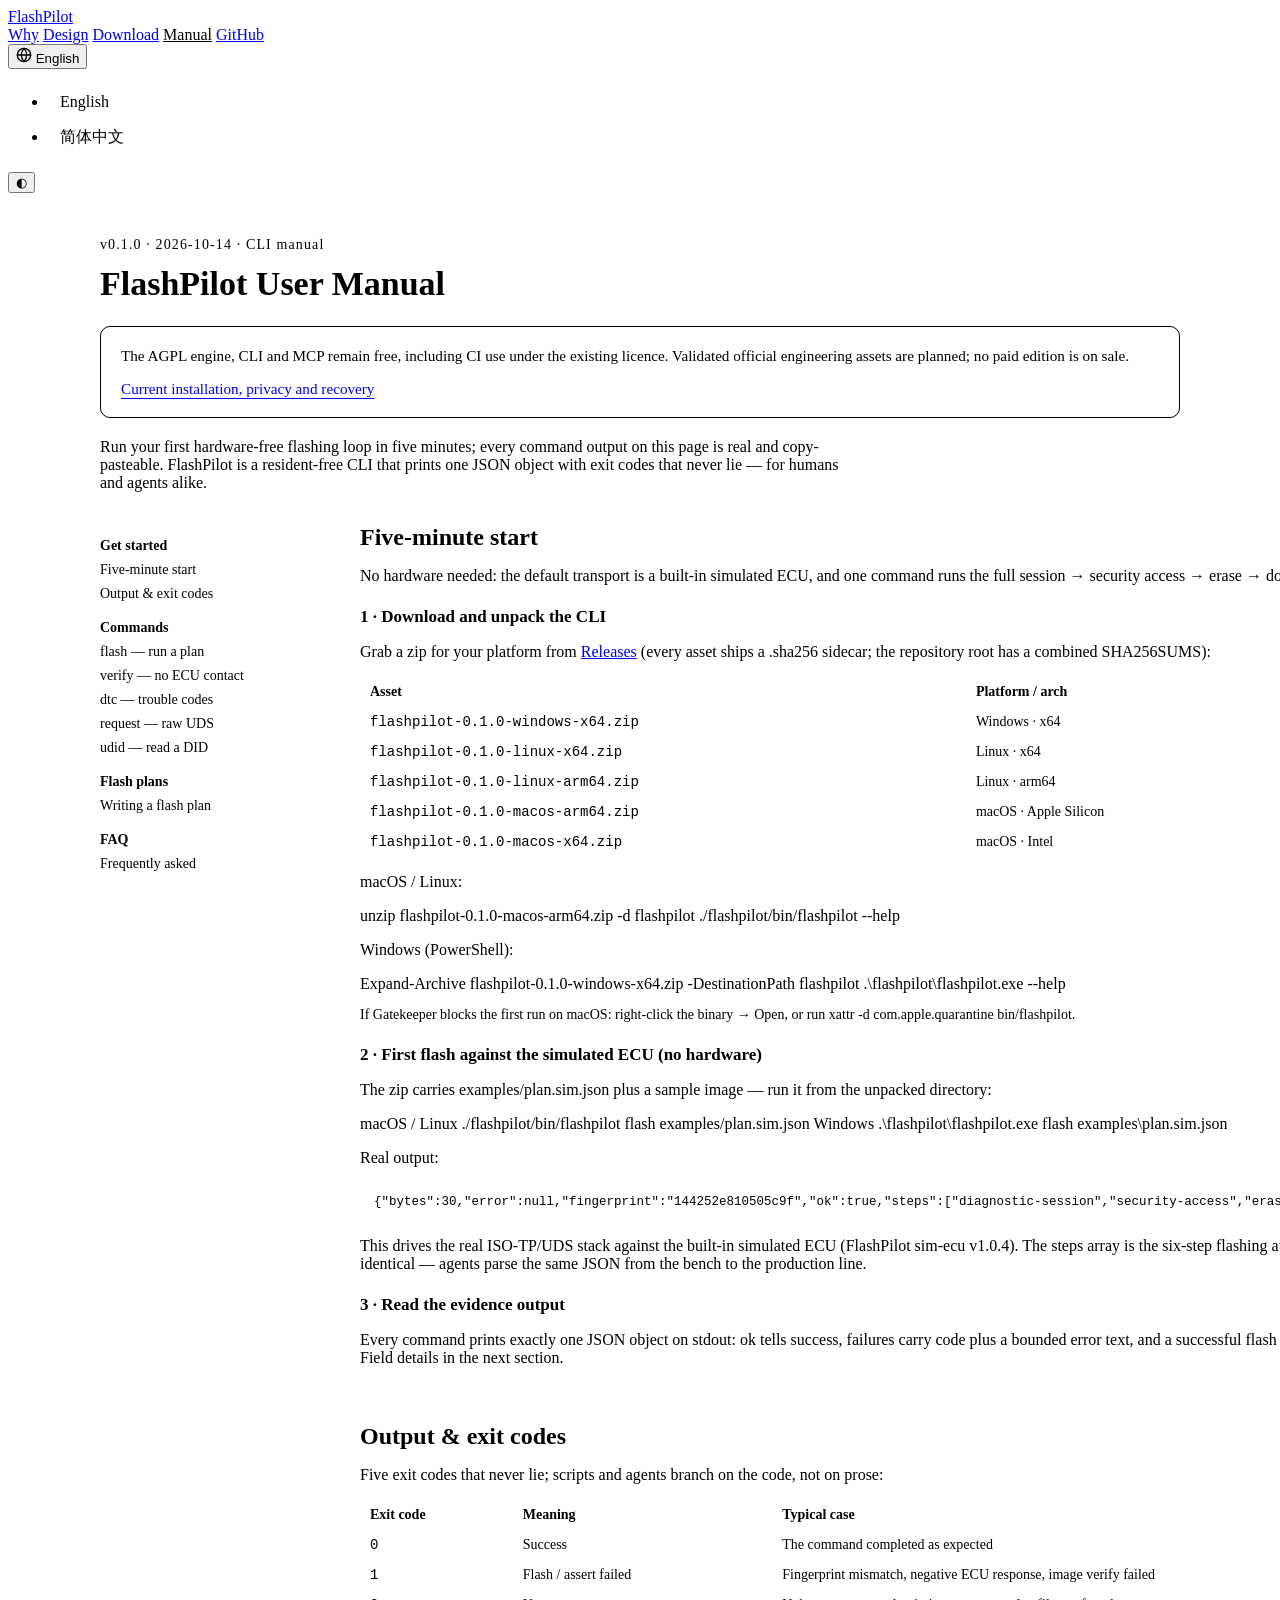
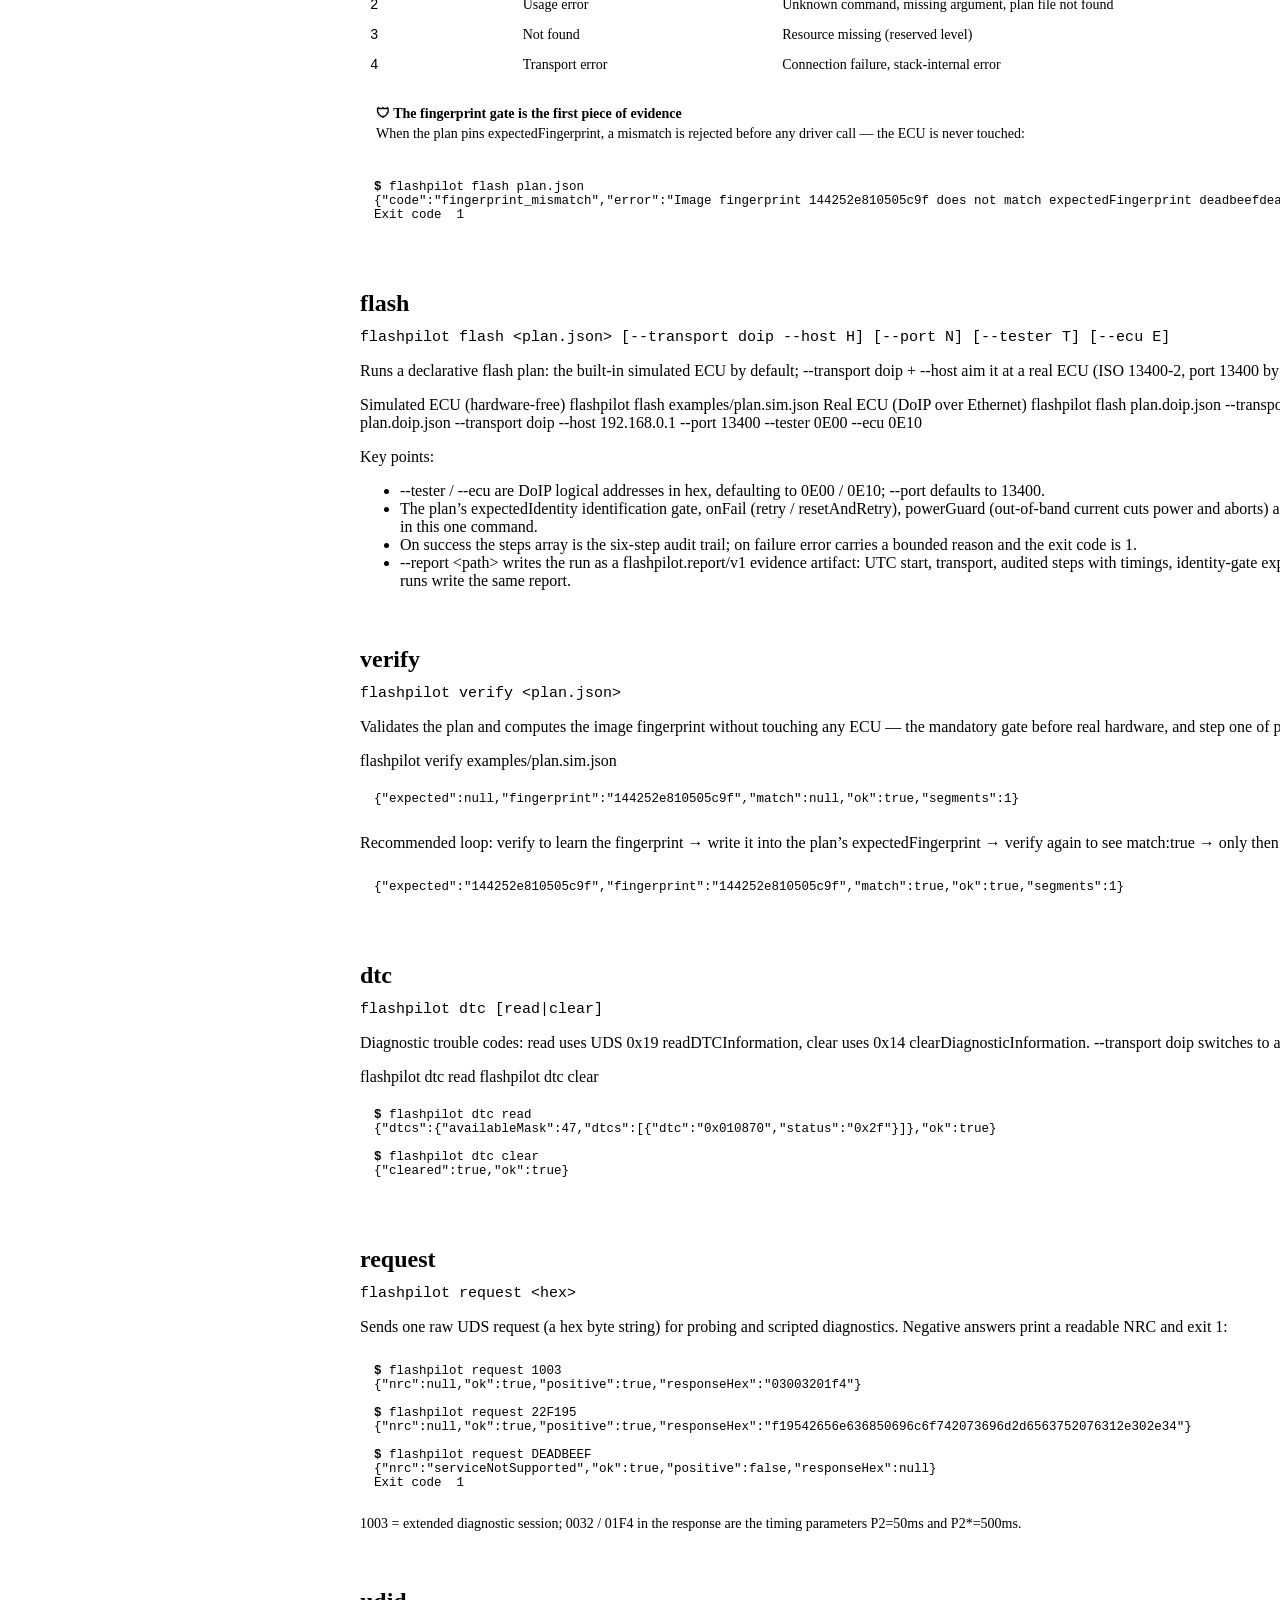
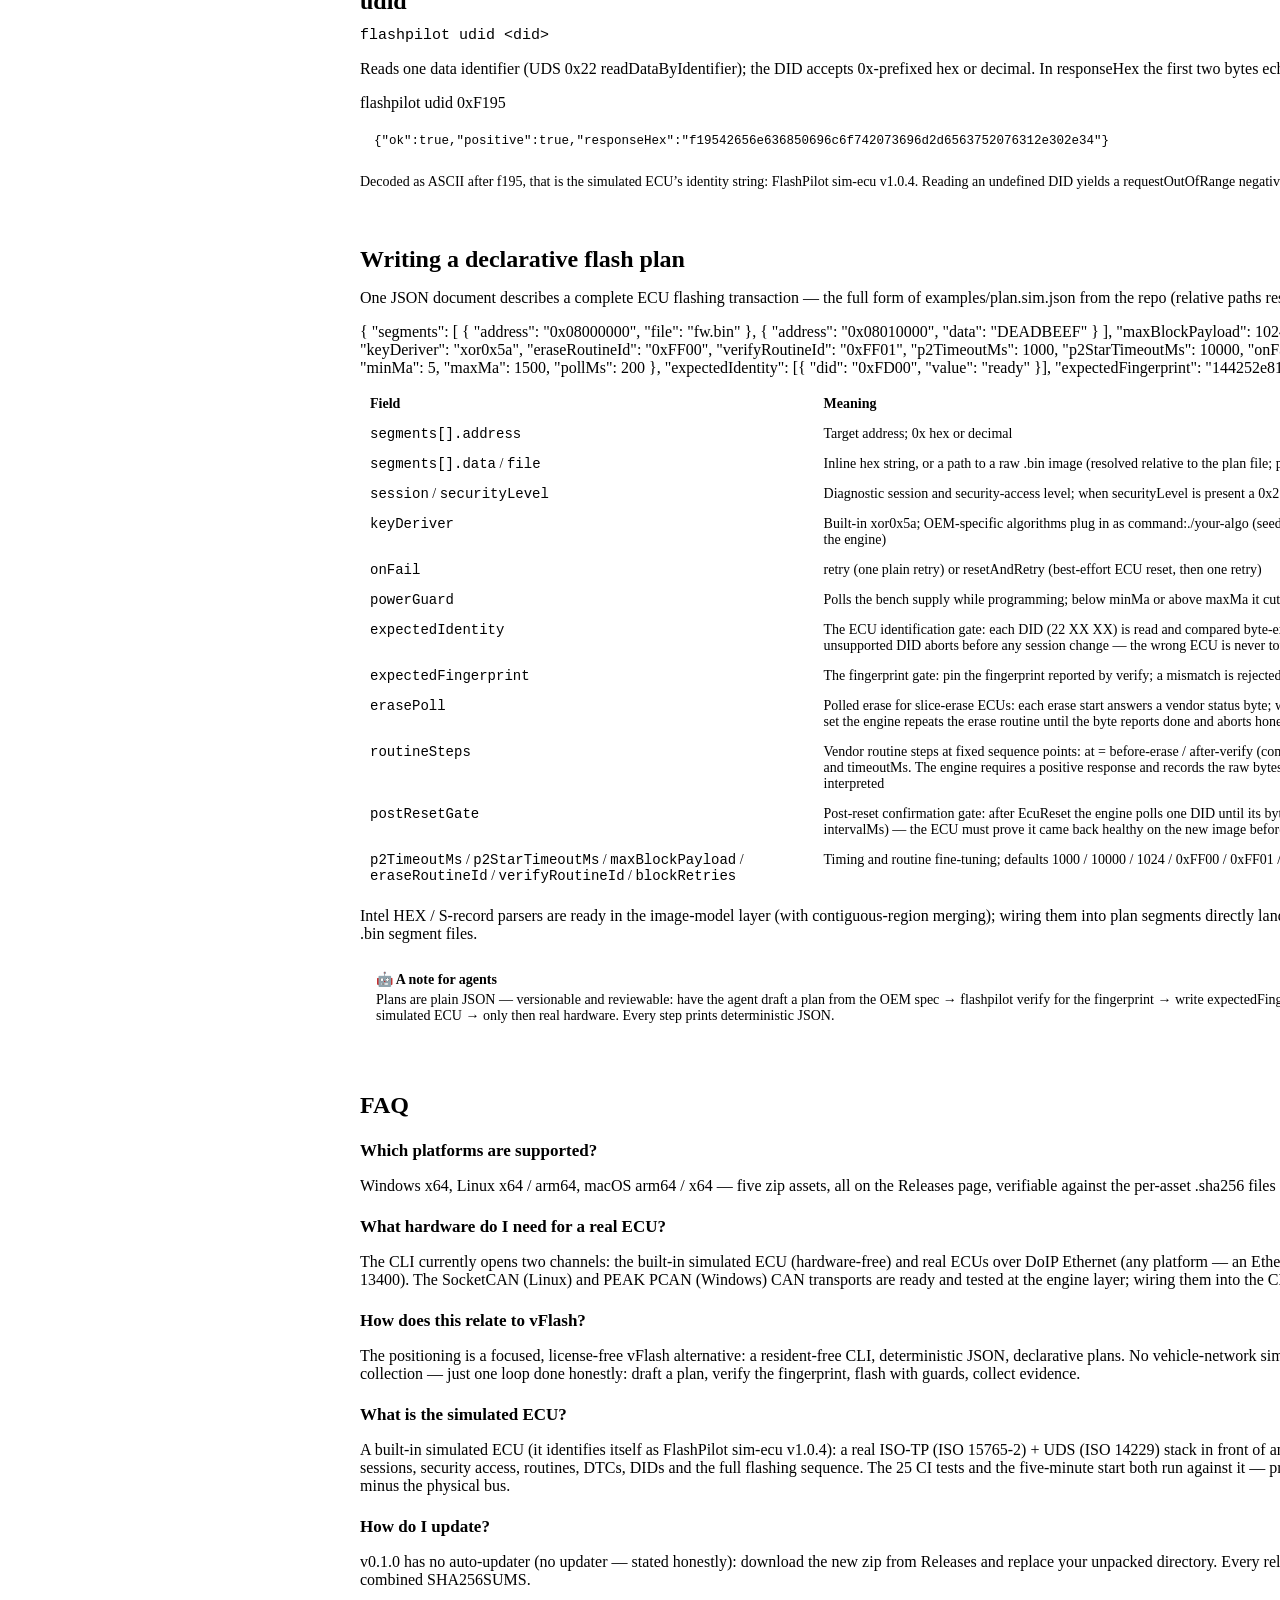
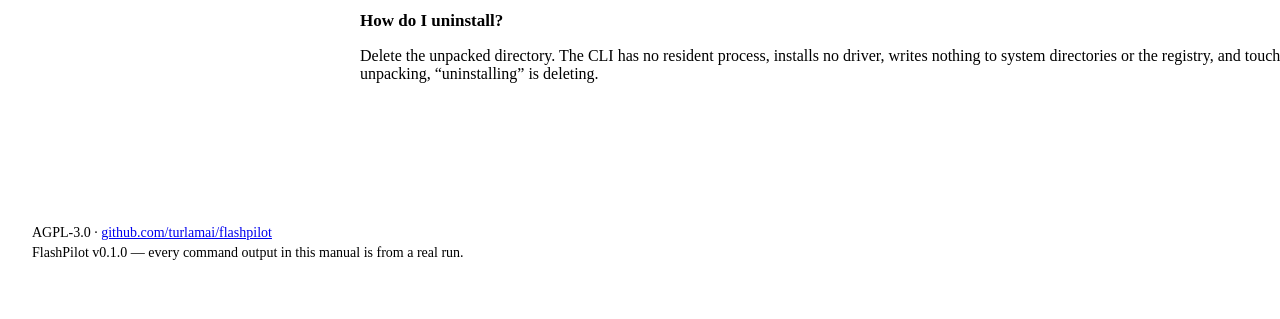
==== docs/guide.html @ d770a704 "feat(engine): post-reset confirmation gate — the ECU must prove it came back A flash ends with EcuRe" ====
<!DOCTYPE html>
<html lang="zh">
<head>
<meta charset="utf-8">
<meta name="viewport" content="width=device-width, initial-scale=1">
<title>FlashPilot — 用户手册</title>
<meta name="description" content="FlashPilot 用户手册：五分钟免硬件上手模拟 ECU 烧录闭环，flash / verify / dtc / request / udid 命令详解，声明式 flash plan 写法与常见问题。">
<link rel="stylesheet" href="styles.css">
<script>
  (function () {
    var t = localStorage.getItem('flashpilot-theme');
    if (!t) t = matchMedia('(prefers-color-scheme: dark)').matches ? 'dark' : 'light';
    document.documentElement.dataset.theme = t;
    var l = localStorage.getItem('flashpilot-lang');
    if (!l) l = (navigator.language || 'zh').toLowerCase().startsWith('zh') ? 'zh' : 'en';
    document.documentElement.lang = l === 'zh' ? 'zh-CN' : 'en';
  })();
</script>
<style>
  .manual-hero { max-width: 1080px; margin: 0 auto; padding: 44px 24px 8px; }
  .manual-hero .kicker { color: var(--accent); font-size: 14px; letter-spacing: .08em; margin: 0 0 10px; }
  .manual-hero h1 { margin: 0 0 10px; font-size: 34px; line-height: 1.25; }
  .manual-hero .lede { color: var(--muted); margin: 0; max-width: 760px; }
  .manual-layout { max-width: 1080px; margin: 0 auto; padding: 24px; display: grid; grid-template-columns: 220px 1fr; gap: 40px; align-items: start; }
  .manual-toc { position: sticky; top: 24px; font-size: 14px; }
  .manual-toc a { display: block; color: var(--muted); text-decoration: none; padding: 4px 0; }
  .manual-toc a:hover { color: var(--accent); }
  .manual-toc-group { font-weight: 700; color: var(--ink); margin: 14px 0 4px; }
  .manual-body section { margin: 0 0 56px; scroll-margin-top: 24px; }
  .manual-body h2 { font-size: 24px; margin: 0 0 12px; }
  .manual-body h3 { font-size: 17px; margin: 22px 0 8px; }
  .manual-body p, .manual-body li { color: var(--ink); }
  .manual-body .muted-p { color: var(--muted); font-size: 14px; }
  .manual-body table { border-collapse: collapse; width: 100%; margin: 12px 0; font-size: 14px; }
  .manual-body th, .manual-body td { border: 1px solid var(--line); padding: 7px 10px; text-align: left; vertical-align: top; }
  .manual-body th { background: var(--chip-bg); }
  .manual-body td code { white-space: nowrap; }
  .callout { border: 1px solid var(--line); border-left: 3px solid var(--accent); background: var(--surface); border-radius: 8px; padding: 12px 16px; margin: 14px 0; font-size: 14px; }
  .callout-title { font-weight: 700; margin-bottom: 4px; }
  .cmd-head { font-family: ui-monospace, "SF Mono", Menlo, monospace; font-size: 15px; color: var(--accent); margin: 0 0 6px; }
  .out { background: var(--surface); border: 1px solid var(--line); border-radius: 8px; padding: 12px 14px; font-family: ui-monospace, "SF Mono", Menlo, monospace; font-size: 12.5px; overflow-x: auto; white-space: pre; margin: 10px 0 14px; }
  .out .ok-tag { color: var(--accent); font-weight: 700; }
  footer { border-top: 1px solid var(--line); margin-top: 40px; padding: 22px 24px; display: flex; flex-direction: column; gap: 4px; color: var(--muted); font-size: 14px; }
  @media (max-width: 860px) { .manual-layout { grid-template-columns: 1fr; } .manual-toc { position: static; } }
</style>
<style>.lang-menu li.lang-choice{padding:0}.lang-menu .lang-choice button{display:block;width:100%;padding:8px 12px;border:0;background:transparent;color:inherit;font:inherit;text-align:left;cursor:pointer}.lang-menu .lang-choice button:focus-visible{outline:2px solid currentColor;outline-offset:-2px;border-radius:4px}</style>
<style>.guide-status{margin:20px 0;padding:16px 20px;border:1px solid currentColor;border-radius:10px;font-size:.95rem;line-height:1.65}.guide-status p{margin:0 0 8px}.guide-status a{text-decoration:underline;text-underline-offset:4px}html:lang(en) .reader-zh,html:lang(zh) .reader-en{display:none!important}</style>
</head>
<body>

<header class="nav">
  <div class="nav-inner">
    <a class="brand" href="index.html">FlashPilot</a>
    <nav class="nav-links">
      <a href="index.html#why" data-i18n="nav.why">为什么需要</a>
      <a href="index.html#design" data-i18n="nav.design">设计原则</a>
      <a href="index.html#download" data-i18n="nav.download">下载</a>
      <a href="guide.html" data-i18n="nav.guide" style="color:var(--accent)">手册</a>
      <a href="https://github.com/turlamai/flashpilot" data-i18n="nav.github">GitHub</a>
      <div class="lang-dropdown-wrapper">
        <button class="lang-btn" type="button" aria-label="Switch language">
          <svg width="16" height="16" viewBox="0 0 24 24" fill="none" stroke="currentColor" stroke-width="2" stroke-linecap="round" stroke-linejoin="round"><circle cx="12" cy="12" r="10"></circle><line x1="2" y1="12" x2="22" y2="12"></line><path d="M12 2a15.3 15.3 0 0 1 4 10 15.3 15.3 0 0 1-4 10 15.3 15.3 0 0 1-4-10 15.3 15.3 0 0 1 4-10z"></path></svg>
          <span id="current-lang-label">English</span>
        </button>
        <ul class="lang-menu">
          <li class="lang-choice"><button type="button" onclick="setLanguage('en')">English</button></li>
          <li class="lang-choice"><button type="button" onclick="setLanguage('zh')">简体中文</button></li>
        </ul>
      </div>
      <button class="theme-btn" id="theme-btn" aria-label="Toggle theme">◐</button>
    </nav>
  </div>
</header>

<section class="manual-hero">
  <p class="kicker" data-i18n="g.kicker">v0.1.0 · 2026-10-14 · CLI 手册</p>
  <h1 data-i18n="g.title">FlashPilot 用户手册</h1>
<aside class="guide-status"><p class="reader-en " lang="en">The AGPL engine, CLI and MCP remain free, including CI use under the existing licence. Validated official engineering assets are planned; no paid edition is on sale.</p><p class="reader-zh " lang="zh">AGPL 引擎、CLI 和 MCP 保持免费，包含现行许可证允许的 CI 使用。规划有经验证的官方工程资产；付费版尚未开售。</p><a class="reader-en" lang="en" href="https://github.com/turlamai/flashpilot/blob/main/docs/USER-GUIDE.md">Current installation, privacy and recovery</a><a class="reader-zh" lang="zh" href="https://github.com/turlamai/flashpilot/blob/main/docs/USER-GUIDE.zh-CN.md">当前安装、隐私与恢复</a></aside>
  <p class="lede" data-i18n="g.lede">五分钟免硬件跑通第一条烧录闭环；每条命令的真实输出都可以直接复制粘贴。FlashPilot 是无常驻进程的 CLI，输出一个 JSON 对象、退出码永不撒谎——人和 agent 都能照着本页操作。</p>
</section>

<div class="manual-layout manual-body">

  <aside class="manual-toc" id="toc">
    <div class="manual-toc-group" data-i18n="g.toc-start">上手</div>
    <a href="#quickstart" data-i18n="g.toc-quickstart">五分钟上手</a>
    <a href="#outputs" data-i18n="g.toc-outputs">读懂输出与退出码</a>
    <div class="manual-toc-group" data-i18n="g.toc-cmds">命令</div>
    <a href="#cmd-flash" data-i18n="g.toc-flash">flash — 执行烧录计划</a>
    <a href="#cmd-verify" data-i18n="g.toc-verify">verify — 只验计划不碰 ECU</a>
    <a href="#cmd-dtc" data-i18n="g.toc-dtc">dtc — 读取/清除故障码</a>
    <a href="#cmd-request" data-i18n="g.toc-request">request — 单条原始 UDS 请求</a>
    <a href="#cmd-udid" data-i18n="g.toc-udid">udid — 读取 DID</a>
    <div class="manual-toc-group" data-i18n="g.toc-plan">烧录计划</div>
    <a href="#plan" data-i18n="g.toc-plan-write">声明式 flash plan 写法</a>
    <div class="manual-toc-group" data-i18n="g.toc-faq">FAQ</div>
    <a href="#faq" data-i18n="g.toc-faq-link">常见问题</a>
  </aside>

  <main>

    <!-- ============ Five-minute start ============ -->
    <section id="quickstart">
      <h2 data-i18n="g.qs-title">五分钟上手</h2>
      <p data-i18n="g.qs-lede">不需要任何硬件：默认传输层是内置模拟 ECU，一条命令跑完 session → security access → erase → download → verify → reset 全闭环。</p>

      <h3 data-i18n="g.qs-step1">1 · 下载并解压 CLI</h3>
      <p><span data-i18n="g.qs-step1-p">到</span><a href="https://github.com/turlamai/flashpilot/releases/latest">Releases</a><span data-i18n="g.qs-step1-p2">按平台下载 zip（每个资产都有同名 .sha256，仓库根另有汇总的 SHA256SUMS）：</span></p>
      <table>
        <thead>
          <tr><th data-i18n="g.qs-asset">资产</th><th data-i18n="g.qs-os">平台 / 架构</th><th data-i18n="g.qs-bin">解压后可执行文件</th></tr>
        </thead>
        <tbody>
          <tr><td><code>flashpilot-0.1.0-windows-x64.zip</code></td><td>Windows · x64</td><td><code>flashpilot.exe</code></td></tr>
          <tr><td><code>flashpilot-0.1.0-linux-x64.zip</code></td><td>Linux · x64</td><td><code>bin/flashpilot</code></td></tr>
          <tr><td><code>flashpilot-0.1.0-linux-arm64.zip</code></td><td>Linux · arm64</td><td><code>bin/flashpilot</code></td></tr>
          <tr><td><code>flashpilot-0.1.0-macos-arm64.zip</code></td><td>macOS · Apple Silicon</td><td><code>bin/flashpilot</code></td></tr>
          <tr><td><code>flashpilot-0.1.0-macos-x64.zip</code></td><td>macOS · Intel</td><td><code>bin/flashpilot</code></td></tr>
        </tbody>
      </table>
      <p data-i18n="g.qs-unzip-p">macOS / Linux：</p>
      <div class="code">unzip flashpilot-0.1.0-macos-arm64.zip -d flashpilot
./flashpilot/bin/flashpilot --help</div>
      <p data-i18n="g.qs-unzip-win">Windows（PowerShell）：</p>
      <div class="code">Expand-Archive flashpilot-0.1.0-windows-x64.zip -DestinationPath flashpilot
.\flashpilot\flashpilot.exe --help</div>
      <p class="muted-p" data-i18n="g.qs-macos-note">macOS 首次运行如被 Gatekeeper 拦截：右键可执行文件 →「打开」，或执行 xattr -d com.apple.quarantine bin/flashpilot。</p>

      <h3 data-i18n="g.qs-step2">2 · 免硬件跑第一条烧录（模拟 ECU）</h3>
      <p data-i18n="g.qs-step2-p">zip 里自带 examples/plan.sim.json 与示例固件，解压目录内直接执行：</p>
      <div class="code"><span data-i18n="g.qs-step2-mac">macOS / Linux</span>
./flashpilot/bin/flashpilot flash examples/plan.sim.json

<span data-i18n="g.qs-step2-win">Windows</span>
.\flashpilot\flashpilot.exe flash examples\plan.sim.json</div>
      <p data-i18n="g.qs-step2-out">真实输出：</p>
      <div class="out">{"bytes":30,"error":null,"fingerprint":"144252e810505c9f","ok":true,"steps":["diagnostic-session","security-access","erase","download","verify","ecu-reset"]}</div>
      <p data-i18n="g.qs-step2-read">这条命令驱动的是真实的 ISO-TP/UDS 协议栈，对面是内置模拟 ECU（FlashPilot sim-ecu v1.0.4）。步骤名就是烧录工作流的六步审计；换到真机上，输出结构一模一样——agent 可以用同一套解析逻辑从模拟环境平滑迁到产线。</p>

      <h3 data-i18n="g.qs-step3">3 · 读证据输出</h3>
      <p data-i18n="g.qs-step3-p">每条命令只在 stdout 打印一个 JSON 对象：ok 表示成败，失败时 code + 有界 error 文本说明原因，flash 成功时 fingerprint 是本次镜像的确定性指纹。详细字段见下一节。</p>
    </section>

    <!-- ============ Outputs ============ -->
    <section id="outputs">
      <h2 data-i18n="g.out-title">读懂输出与退出码</h2>
      <p data-i18n="g.out-p">退出码五档，永不撒谎；脚本和 agent 按码分流，不必解析自然语言：</p>
      <table>
        <thead><tr><th data-i18n="g.out-code">退出码</th><th data-i18n="g.out-mean">含义</th><th data-i18n="g.out-when">典型场景</th></tr></thead>
        <tbody>
          <tr><td><code>0</code></td><td data-i18n="g.out-c0">成功</td><td data-i18n="g.out-c0w">命令按预期完成</td></tr>
          <tr><td><code>1</code></td><td data-i18n="g.out-c1">烧录 / 断言失败</td><td data-i18n="g.out-c1w">指纹不匹配、ECU 否定响应、镜像校验失败</td></tr>
          <tr><td><code>2</code></td><td data-i18n="g.out-c2">用法错误</td><td data-i18n="g.out-c2w">未知命令、缺参数、计划文件不存在</td></tr>
          <tr><td><code>3</code></td><td data-i18n="g.out-c3">未找到</td><td data-i18n="g.out-c3w">资源不存在（保留档位）</td></tr>
          <tr><td><code>4</code></td><td data-i18n="g.out-c4">传输层错误</td><td data-i18n="g.out-c4w">连接失败、协议栈内部错误</td></tr>
        </tbody>
      </table>
      <div class="callout">
        <div class="callout-title">🛡 <span data-i18n="g.out-gate-title">指纹门是第一道证据</span></div>
        <span data-i18n="g.out-gate-body">计划里写了 expectedFingerprint 时，指纹不匹配在任何驱动调用之前就被拒绝——ECU 一次都不会被碰：</span>
      </div>
      <div class="out"><span class="ok-tag">$</span> flashpilot flash plan.json
{"code":"fingerprint_mismatch","error":"Image fingerprint 144252e810505c9f does not match expectedFingerprint deadbeefdeadbeef.","ok":false}
<span data-i18n="g.out-gate-exit">退出码</span> 1</div>
    </section>

    <!-- ============ flash ============ -->
    <section id="cmd-flash">
      <h2>flash</h2>
      <p class="cmd-head">flashpilot flash &lt;plan.json&gt; [--transport doip --host H] [--port N] [--tester T] [--ecu E]</p>
      <p data-i18n="g.flash-p">执行一份声明式烧录计划：默认对接内置模拟 ECU；--transport doip + --host 指向真机（ISO 13400-2，默认端口 13400）。</p>
      <div class="code"><span data-i18n="g.flash-sim">模拟 ECU（免硬件）</span>
flashpilot flash examples/plan.sim.json

<span data-i18n="g.flash-doip">真机（DoIP over Ethernet）</span>
flashpilot flash plan.doip.json --transport doip --host 192.168.0.1
flashpilot flash plan.doip.json --transport doip --host 192.168.0.1 --port 13400 --tester 0E00 --ecu 0E10</div>
      <p data-i18n="g.flash-flags-p">关键点：</p>
      <ul>
        <li data-i18n="g.flash-f1">--tester / --ecu 是 DoIP 逻辑地址（十六进制），默认 0E00 / 0E10；--port 缺省 13400。</li>
        <li data-i18n="g.flash-f2">计划里的 expectedIdentity 身份门、onFail（retry / resetAndRetry）、powerGuard（编程中电流越界即断电中止）与 expectedFingerprint 门都在这条命令里生效。</li>
        <li data-i18n="g.flash-f3">成功时 steps 数组是六步审计轨迹；失败时 error 给有界原因，退出码 1。</li>
        <li data-i18n="g.flash-f4">--report &lt;路径&gt; 把这次烧录落成 flashpilot.report/v1 证据工件：UTC 开始时间、传输、逐步审计与耗时、身份门期望与指纹门记录都在报告里；失败也落同样的报告。</li>
      </ul>
    </section>

    <!-- ============ verify ============ -->
    <section id="cmd-verify">
      <h2>verify</h2>
      <p class="cmd-head">flashpilot verify &lt;plan.json&gt;</p>
      <p data-i18n="g.verify-p">只做计划校验与指纹计算，完全不接触 ECU——上真机前的强制关卡，也是把镜像钉进计划的工作流起点：</p>
      <div class="code">flashpilot verify examples/plan.sim.json</div>
      <div class="out">{"expected":null,"fingerprint":"144252e810505c9f","match":null,"ok":true,"segments":1}</div>
      <p data-i18n="g.verify-flow">推荐工作流：verify 拿到 fingerprint → 写进计划的 expectedFingerprint → 再 verify 一次确认 match:true → 才允许 flash。写好之后：</p>
      <div class="out">{"expected":"144252e810505c9f","fingerprint":"144252e810505c9f","match":true,"ok":true,"segments":1}</div>
    </section>

    <!-- ============ dtc ============ -->
    <section id="cmd-dtc">
      <h2>dtc</h2>
      <p class="cmd-head">flashpilot dtc [read|clear]</p>
      <p data-i18n="g.dtc-p">诊断故障码：read 走 UDS 0x19 readDTCInformation，clear 走 0x14 clearDiagnosticInformation。支持 --transport doip 切真机。</p>
      <div class="code">flashpilot dtc read
flashpilot dtc clear</div>
      <div class="out"><span class="ok-tag">$</span> flashpilot dtc read
{"dtcs":{"availableMask":47,"dtcs":[{"dtc":"0x010870","status":"0x2f"}]},"ok":true}

<span class="ok-tag">$</span> flashpilot dtc clear
{"cleared":true,"ok":true}</div>
    </section>

    <!-- ============ request ============ -->
    <section id="cmd-request">
      <h2>request</h2>
      <p class="cmd-head">flashpilot request &lt;hex&gt;</p>
      <p data-i18n="g.request-p">发一条原始 UDS 请求（十六进制字节串），适合探测与脚本化诊断。否定响应时输出 NRC（负响应码）的可读名，退出码 1：</p>
      <div class="out"><span class="ok-tag">$</span> flashpilot request 1003
{"nrc":null,"ok":true,"positive":true,"responseHex":"03003201f4"}

<span class="ok-tag">$</span> flashpilot request 22F195
{"nrc":null,"ok":true,"positive":true,"responseHex":"f19542656e636850696c6f742073696d2d6563752076312e302e34"}

<span class="ok-tag">$</span> flashpilot request DEADBEEF
{"nrc":"serviceNotSupported","ok":true,"positive":false,"responseHex":null}
<span data-i18n="g.out-gate-exit">退出码</span> 1</div>
      <p class="muted-p" data-i18n="g.request-note">1003 = 切扩展会话，响应里 0032 / 01F4 是 P2=50ms、P2*=500ms 时序参数。</p>
    </section>

    <!-- ============ udid ============ -->
    <section id="cmd-udid">
      <h2>udid</h2>
      <p class="cmd-head">flashpilot udid &lt;did&gt;</p>
      <p data-i18n="g.udid-p">读取一个数据标识符（UDS 0x22 readDataByIdentifier），DID 接受 0x 前缀十六进制或十进制。responseHex 的前两字节是回显的 DID，其后是数据：</p>
      <div class="code">flashpilot udid 0xF195</div>
      <div class="out">{"ok":true,"positive":true,"responseHex":"f19542656e636850696c6f742073696d2d6563752076312e302e34"}</div>
      <p class="muted-p" data-i18n="g.udid-note">f195 之后按 ASCII 解码即模拟 ECU 的身份串：FlashPilot sim-ecu v1.0.4。读取模拟 ECU 未定义的 DID 会得到 requestOutOfRange 否定响应（退出码 1）。</p>
    </section>

    <!-- ============ Flash plans ============ -->
    <section id="plan">
      <h2 data-i18n="g.plan-title">声明式 flash plan 写法</h2>
      <p data-i18n="g.plan-lede">一份 JSON 描述一个 ECU 的完整烧录事务。它就是仓库里 examples/plan.sim.json 的完整形态（相对路径以计划文件所在目录为基准）：</p>
      <div class="code">{
  "segments": [
    { "address": "0x08000000", "file": "fw.bin" },
    { "address": "0x08010000", "data": "DEADBEEF" }
  ],
  "maxBlockPayload": 1024,
  "session": 2,
  "securityLevel": 1,
  "keyDeriver": "xor0x5a",
  "eraseRoutineId": "0xFF00",
  "verifyRoutineId": "0xFF01",
  "p2TimeoutMs": 1000,
  "p2StarTimeoutMs": 10000,
  "onFail": "resetAndRetry",
  "powerGuard": { "minMa": 5, "maxMa": 1500, "pollMs": 200 },
  "expectedIdentity": [{ "did": "0xFD00", "value": "ready" }],
  "expectedFingerprint": "144252e810505c9f"
}</div>
      <table>
        <thead><tr><th data-i18n="g.plan-field">字段</th><th data-i18n="g.plan-mean">含义</th></tr></thead>
        <tbody>
          <tr><td><code>segments[].address</code></td><td data-i18n="g.plan-address">目标地址，支持 0x 十六进制或十进制</td></tr>
          <tr><td><code>segments[].data</code> / <code>file</code></td><td data-i18n="g.plan-data">内联十六进制串，或指向原始 .bin 镜像的路径（相对计划文件目录解析，二选一）</td></tr>
          <tr><td><code>session</code> / <code>securityLevel</code></td><td data-i18n="g.plan-session">诊断会话与安全访问等级；securityLevel 存在时先走 0x27 seed-key</td></tr>
          <tr><td><code>keyDeriver</code></td><td data-i18n="g.plan-key">内置 xor0x5a；OEM 专有算法用 command:./your-algo 接外部命令（seed 走 stdin/参数、key 回 stdout，厂商代码不进引擎）</td></tr>
          <tr><td><code>onFail</code></td><td data-i18n="g.plan-onfail">retry（原样重试一次）或 resetAndRetry（尽力复位 ECU 再重试一次）</td></tr>
          <tr><td><code>powerGuard</code></td><td data-i18n="g.plan-power">编程中轮询台架电源电流；低于 minMa 或高于 maxMa 即断电中止</td></tr>
          <tr><td><code>expectedIdentity</code></td><td data-i18n="g.plan-identity">身份门：刷前逐条读 DID（22 XX XX）并做字节级精确比对，不匹配或 DID 不支持就在任何会话切换前中止——错误的 ECU 一次都不会被碰</td></tr>
          <tr><td><code>expectedFingerprint</code></td><td data-i18n="g.plan-fp">指纹门：verify 算出的指纹写死在计划里，不匹配在触碰 ECU 之前就拒绝</td></tr>
          <tr><td><code>erasePoll</code></td><td data-i18n="g.plan-erasepoll">轮询式擦除：切片擦除型 ECU 每次擦一段并以状态字节应答；写了 statusByte / maxRounds / roundTimeoutMs 后引擎重复擦除例程直到状态字节报完成，超限即中止</td></tr>
          <tr><td><code>routineSteps</code></td><td data-i18n="g.plan-routinesteps">厂商例程步骤：at = before-erase / after-verify 两个插入点（预检条件、激活新面），带可选 record 与 timeoutMs；引擎只要求正响应并记录原始字节，不解释厂商状态语义</td></tr>
          <tr><td><code>postResetGate</code></td><td data-i18n="g.plan-postreset">复位后确认门：刷完复位后轮询一个 DID 直到字节匹配（did + value/valueHex + timeoutMs + intervalMs），ECU 必须自证在新镜像上健康回来才算成功</td></tr>
          <tr><td><code>p2TimeoutMs</code> / <code>p2StarTimeoutMs</code> / <code>maxBlockPayload</code> / <code>eraseRoutineId</code> / <code>verifyRoutineId</code> / <code>blockRetries</code></td><td data-i18n="g.plan-timing">时序与例程微调，缺省 1000 / 10000 / 1024 / 0xFF00 / 0xFF01 / 0，通常不用动</td></tr>
        </tbody>
      </table>
      <p data-i18n="g.plan-img">Intel HEX / S-record 解析器已在镜像模型层就绪（含按连续区域合并），计划段直接引用 .hex / .s19 的接线在后续版本开放；当前段文件请提供原始 .bin。</p>
      <div class="callout">
        <div class="callout-title">🤖 <span data-i18n="g.plan-agent-title">给 agent 的提示</span></div>
        <span data-i18n="g.plan-agent-body">计划是纯 JSON、可版本化、可评审：让 agent 从 OEM 规格书起草计划 → flashpilot verify 拿指纹 → 回写 expectedFingerprint → 模拟 ECU 上全量预演 → 再上真机。每一步的输出都是确定性 JSON。</span>
      </div>
    </section>

    <!-- ============ FAQ ============ -->
    <section id="faq">
      <h2 data-i18n="g.faq-title">常见问题</h2>

      <h3 data-i18n="g.faq-q1">支持哪些平台？</h3>
      <p data-i18n="g.faq-a1">Windows x64、Linux x64 / arm64、macOS arm64 / x64，共五个 zip 资产，均从 Releases 页下载，SHA256SUMS 可整包校验。</p>

      <h3 data-i18n="g.faq-q2">刷真机需要什么硬件？</h3>
      <p data-i18n="g.faq-a2">CLI 当前开放两条通道：内置模拟 ECU（免硬件）与 DoIP 以太网真机（任意平台，ECU/网关以太网可达即可，默认端口 13400）。SocketCAN（Linux）与 PEAK PCAN（Windows）的 CAN 传输在引擎层已就绪并有测试覆盖，CLI 接线在后续版本开放。</p>

      <h3 data-i18n="g.faq-q3">和 vFlash 是什么关系？</h3>
      <p data-i18n="g.faq-a3">定位是专注、免授权费的 vFlash 替代品：无常驻进程的 CLI、确定性 JSON、声明式计划。不做整车网络仿真、没有 CAPL、不做分析窗口合集——只把「生成计划 → 校验指纹 → 带保护烧录 → 收集证据」这一个闭环诚实地做完。</p>

      <h3 data-i18n="g.faq-q4">模拟 ECU 是什么？</h3>
      <p data-i18n="g.faq-a4">内置的仿真 ECU（自报身份 FlashPilot sim-ecu v1.0.4）：真实的 ISO-TP（ISO 15765-2）+ UDS（ISO 14229）协议栈后面是内存里的模拟前端，支持会话、安全访问、例程、DTC、DID 与完整烧录序列。CI 的 25 项测试与五分钟上手跑的都是它——协议行为与真机同构，只是没有总线上的物理层。</p>

      <h3 data-i18n="g.faq-q5">怎么更新？</h3>
      <p data-i18n="g.faq-a5">v0.1.0 没有自动更新器（没有 updater，我们直说）：到 Releases 页下载新版 zip，解压覆盖旧目录即可。每个发布附 per-资产 .sha256 与汇总 SHA256SUMS。</p>

      <h3 data-i18n="g.faq-q6">怎么卸载？</h3>
      <p data-i18n="g.faq-a6">删掉解压目录即可。CLI 无常驻进程、不装驱动、不写系统目录或注册表，运行期也不落任何文件；「安装」只是解压，「卸载」只是删除。</p>
    </section>

  </main>
</div>

<footer>
  <span>AGPL-3.0 · <a href="https://github.com/turlamai/flashpilot">github.com/turlamai/flashpilot</a></span>
  <span data-i18n="g.footer">FlashPilot v0.1.0 — 本手册中所有命令输出均为真实运行结果。</span>
</footer>

<script>
(function () {
  var I18N = {
    en: {
      'nav.why': 'Why', 'nav.design': 'Design', 'nav.download': 'Download',
      'nav.guide': 'Manual', 'nav.github': 'GitHub',
      'g.kicker': 'v0.1.0 · 2026-10-14 · CLI manual',
      'g.title': 'FlashPilot User Manual',
      'g.lede': 'Run your first hardware-free flashing loop in five minutes; every command output on this page is real and copy-pasteable. FlashPilot is a resident-free CLI that prints one JSON object with exit codes that never lie — for humans and agents alike.',
      'g.toc-start': 'Get started', 'g.toc-quickstart': 'Five-minute start',
      'g.toc-outputs': 'Output & exit codes',
      'g.toc-cmds': 'Commands',
      'g.toc-flash': 'flash — run a plan', 'g.toc-verify': 'verify — no ECU contact',
      'g.toc-dtc': 'dtc — trouble codes', 'g.toc-request': 'request — raw UDS',
      'g.toc-udid': 'udid — read a DID',
      'g.toc-plan': 'Flash plans', 'g.toc-plan-write': 'Writing a flash plan',
      'g.toc-faq': 'FAQ', 'g.toc-faq-link': 'Frequently asked',
      'g.qs-title': 'Five-minute start',
      'g.qs-lede': 'No hardware needed: the default transport is a built-in simulated ECU, and one command runs the full session → security access → erase → download → verify → reset loop.',
      'g.qs-step1': '1 · Download and unpack the CLI',
      'g.qs-step1-p': 'Grab a zip for your platform from ', 'g.qs-step1-p2': ' (every asset ships a .sha256 sidecar; the repository root has a combined SHA256SUMS):',
      'g.qs-asset': 'Asset', 'g.qs-os': 'Platform / arch', 'g.qs-bin': 'Binary after unzip',
      'g.qs-unzip-p': 'macOS / Linux:', 'g.qs-unzip-win': 'Windows (PowerShell):',
      'g.qs-macos-note': 'If Gatekeeper blocks the first run on macOS: right-click the binary → Open, or run xattr -d com.apple.quarantine bin/flashpilot.',
      'g.qs-step2': '2 · First flash against the simulated ECU (no hardware)',
      'g.qs-step2-p': 'The zip carries examples/plan.sim.json plus a sample image — run it from the unpacked directory:',
      'g.qs-step2-mac': 'macOS / Linux', 'g.qs-step2-win': 'Windows',
      'g.qs-step2-out': 'Real output:',
      'g.qs-step2-read': 'This drives the real ISO-TP/UDS stack against the built-in simulated ECU (FlashPilot sim-ecu v1.0.4). The steps array is the six-step flashing audit; on a real ECU the output shape is identical — agents parse the same JSON from the bench to the production line.',
      'g.qs-step3': '3 · Read the evidence output',
      'g.qs-step3-p': 'Every command prints exactly one JSON object on stdout: ok tells success, failures carry code plus a bounded error text, and a successful flash reports the deterministic image fingerprint. Field details in the next section.',
      'g.out-title': 'Output & exit codes',
      'g.out-p': 'Five exit codes that never lie; scripts and agents branch on the code, not on prose:',
      'g.out-code': 'Exit code', 'g.out-mean': 'Meaning', 'g.out-when': 'Typical case',
      'g.out-c0': 'Success', 'g.out-c0w': 'The command completed as expected',
      'g.out-c1': 'Flash / assert failed', 'g.out-c1w': 'Fingerprint mismatch, negative ECU response, image verify failed',
      'g.out-c2': 'Usage error', 'g.out-c2w': 'Unknown command, missing argument, plan file not found',
      'g.out-c3': 'Not found', 'g.out-c3w': 'Resource missing (reserved level)',
      'g.out-c4': 'Transport error', 'g.out-c4w': 'Connection failure, stack-internal error',
      'g.out-gate-title': 'The fingerprint gate is the first piece of evidence',
      'g.out-gate-body': 'When the plan pins expectedFingerprint, a mismatch is rejected before any driver call — the ECU is never touched:',
      'g.out-gate-exit': 'Exit code ',
      'g.flash-sim': 'Simulated ECU (hardware-free)', 'g.flash-doip': 'Real ECU (DoIP over Ethernet)',
      'g.flash-p': 'Runs a declarative flash plan: the built-in simulated ECU by default; --transport doip + --host aim it at a real ECU (ISO 13400-2, port 13400 by default).',
      'g.flash-flags-p': 'Key points:',
      'g.flash-f1': '--tester / --ecu are DoIP logical addresses in hex, defaulting to 0E00 / 0E10; --port defaults to 13400.',
      'g.flash-f2': 'The plan’s expectedIdentity identification gate, onFail (retry / resetAndRetry), powerGuard (out-of-band current cuts power and aborts) and expectedFingerprint gate all take effect in this one command.',
      'g.flash-f3': 'On success the steps array is the six-step audit trail; on failure error carries a bounded reason and the exit code is 1.',
      'g.flash-f4': '--report <path> writes the run as a flashpilot.report/v1 evidence artifact: UTC start, transport, audited steps with timings, identity-gate expectations and the fingerprint gate — failed runs write the same report.',
      'g.verify-p': 'Validates the plan and computes the image fingerprint without touching any ECU — the mandatory gate before real hardware, and step one of pinning an image into a plan:',
      'g.verify-flow': 'Recommended loop: verify to learn the fingerprint → write it into the plan’s expectedFingerprint → verify again to see match:true → only then flash. With the pin in place:',
      'g.dtc-p': 'Diagnostic trouble codes: read uses UDS 0x19 readDTCInformation, clear uses 0x14 clearDiagnosticInformation. --transport doip switches to a real ECU.',
      'g.request-p': 'Sends one raw UDS request (a hex byte string) for probing and scripted diagnostics. Negative answers print a readable NRC and exit 1:',
      'g.request-note': '1003 = extended diagnostic session; 0032 / 01F4 in the response are the timing parameters P2=50ms and P2*=500ms.',
      'g.udid-p': 'Reads one data identifier (UDS 0x22 readDataByIdentifier); the DID accepts 0x-prefixed hex or decimal. In responseHex the first two bytes echo the DID, the rest is data:',
      'g.udid-note': 'Decoded as ASCII after f195, that is the simulated ECU’s identity string: FlashPilot sim-ecu v1.0.4. Reading an undefined DID yields a requestOutOfRange negative response (exit 1).',
      'g.plan-title': 'Writing a declarative flash plan',
      'g.plan-lede': 'One JSON document describes a complete ECU flashing transaction — the full form of examples/plan.sim.json from the repo (relative paths resolve against the plan’s directory):',
      'g.plan-field': 'Field', 'g.plan-mean': 'Meaning',
      'g.plan-address': 'Target address; 0x hex or decimal',
      'g.plan-data': 'Inline hex string, or a path to a raw .bin image (resolved relative to the plan file; pick one)',
      'g.plan-session': 'Diagnostic session and security-access level; when securityLevel is present a 0x27 seed-key round runs first',
      'g.plan-key': 'Built-in xor0x5a; OEM-specific algorithms plug in as command:./your-algo (seed in, key on stdout — vendor code stays outside the engine)',
      'g.plan-onfail': 'retry (one plain retry) or resetAndRetry (best-effort ECU reset, then one retry)',
      'g.plan-power': 'Polls the bench supply while programming; below minMa or above maxMa it cuts power and aborts',
      'g.plan-fp': 'The fingerprint gate: pin the fingerprint reported by verify; a mismatch is rejected before the ECU is touched',
      'g.plan-identity': 'The ECU identification gate: each DID (22 XX XX) is read and compared byte-exact as the first flash step; a mismatch or unsupported DID aborts before any session change — the wrong ECU is never touched',
      'g.plan-erasepoll': 'Polled erase for slice-erase ECUs: each erase start answers a vendor status byte; with statusByte / maxRounds / roundTimeoutMs set the engine repeats the erase routine until the byte reports done and aborts honestly on exhaustion',
      'g.plan-routinesteps': 'Vendor routine steps at fixed sequence points: at = before-erase / after-verify (condition prechecks, activations), optional record and timeoutMs. The engine requires a positive response and records the raw bytes — vendor status semantics are never interpreted',
      'g.plan-postreset': 'Post-reset confirmation gate: after EcuReset the engine polls one DID until its bytes match (did + value/valueHex + timeoutMs + intervalMs) — the ECU must prove it came back healthy on the new image before the run reports success',
      'g.plan-timing': 'Timing and routine fine-tuning; defaults 1000 / 10000 / 1024 / 0xFF00 / 0xFF01 / 0 — usually left alone',
      'g.plan-img': 'Intel HEX / S-record parsers are ready in the image-model layer (with contiguous-region merging); wiring them into plan segments directly lands in a later release — for now supply raw .bin segment files.',
      'g.plan-agent-title': 'A note for agents',
      'g.plan-agent-body': 'Plans are plain JSON — versionable and reviewable: have the agent draft a plan from the OEM spec → flashpilot verify for the fingerprint → write expectedFingerprint back → full dress rehearsal on the simulated ECU → only then real hardware. Every step prints deterministic JSON.',
      'g.faq-title': 'FAQ',
      'g.faq-q1': 'Which platforms are supported?',
      'g.faq-a1': 'Windows x64, Linux x64 / arm64, macOS arm64 / x64 — five zip assets, all on the Releases page, verifiable against the per-asset .sha256 files and the combined SHA256SUMS.',
      'g.faq-q2': 'What hardware do I need for a real ECU?',
      'g.faq-a2': 'The CLI currently opens two channels: the built-in simulated ECU (hardware-free) and real ECUs over DoIP Ethernet (any platform — an Ethernet-reachable ECU or gateway, default port 13400). The SocketCAN (Linux) and PEAK PCAN (Windows) CAN transports are ready and tested at the engine layer; wiring them into the CLI lands in a later release.',
      'g.faq-q3': 'How does this relate to vFlash?',
      'g.faq-a3': 'The positioning is a focused, license-free vFlash alternative: a resident-free CLI, deterministic JSON, declarative plans. No vehicle-network simulation, no CAPL, no analysis-window collection — just one loop done honestly: draft a plan, verify the fingerprint, flash with guards, collect evidence.',
      'g.faq-q4': 'What is the simulated ECU?',
      'g.faq-a4': 'A built-in simulated ECU (it identifies itself as FlashPilot sim-ecu v1.0.4): a real ISO-TP (ISO 15765-2) + UDS (ISO 14229) stack in front of an in-memory mock frontend supporting sessions, security access, routines, DTCs, DIDs and the full flashing sequence. The 25 CI tests and the five-minute start both run against it — protocol behavior is identical to a real ECU, minus the physical bus.',
      'g.faq-q5': 'How do I update?',
      'g.faq-a5': 'v0.1.0 has no auto-updater (no updater — stated honestly): download the new zip from Releases and replace your unpacked directory. Every release ships per-asset .sha256 files and a combined SHA256SUMS.',
      'g.faq-q6': 'How do I uninstall?',
      'g.faq-a6': 'Delete the unpacked directory. The CLI has no resident process, installs no driver, writes nothing to system directories or the registry, and touches no files at runtime; “installing” is unpacking, “uninstalling” is deleting.',
      'g.footer': 'FlashPilot v0.1.0 — every command output in this manual is from a real run.'
    },
    zh: {
      'nav.why': '为什么需要', 'nav.design': '设计原则', 'nav.download': '下载',
      'nav.guide': '手册', 'nav.github': 'GitHub',
      'g.kicker': 'v0.1.0 · 2026-10-14 · CLI 手册',
      'g.title': 'FlashPilot 用户手册',
      'g.lede': '五分钟免硬件跑通第一条烧录闭环；每条命令的真实输出都可以直接复制粘贴。FlashPilot 是无常驻进程的 CLI，输出一个 JSON 对象、退出码永不撒谎——人和 agent 都能照着本页操作。',
      'g.toc-start': '上手', 'g.toc-quickstart': '五分钟上手',
      'g.toc-outputs': '读懂输出与退出码',
      'g.toc-cmds': '命令',
      'g.toc-flash': 'flash — 执行烧录计划', 'g.toc-verify': 'verify — 只验计划不碰 ECU',
      'g.toc-dtc': 'dtc — 读取/清除故障码', 'g.toc-request': 'request — 单条原始 UDS 请求',
      'g.toc-udid': 'udid — 读取 DID',
      'g.toc-plan': '烧录计划', 'g.toc-plan-write': '声明式 flash plan 写法',
      'g.toc-faq': 'FAQ', 'g.toc-faq-link': '常见问题',
      'g.qs-title': '五分钟上手',
      'g.qs-lede': '不需要任何硬件：默认传输层是内置模拟 ECU，一条命令跑完 session → security access → erase → download → verify → reset 全闭环。',
      'g.qs-step1': '1 · 下载并解压 CLI',
      'g.qs-step1-p': '到', 'g.qs-step1-p2': '按平台下载 zip（每个资产都有同名 .sha256，仓库根另有汇总的 SHA256SUMS）：',
      'g.qs-asset': '资产', 'g.qs-os': '平台 / 架构', 'g.qs-bin': '解压后可执行文件',
      'g.qs-unzip-p': 'macOS / Linux：', 'g.qs-unzip-win': 'Windows（PowerShell）：',
      'g.qs-macos-note': 'macOS 首次运行如被 Gatekeeper 拦截：右键可执行文件 →「打开」，或执行 xattr -d com.apple.quarantine bin/flashpilot。',
      'g.qs-step2': '2 · 免硬件跑第一条烧录（模拟 ECU）',
      'g.qs-step2-p': 'zip 里自带 examples/plan.sim.json 与示例固件，解压目录内直接执行：',
      'g.qs-step2-mac': 'macOS / Linux', 'g.qs-step2-win': 'Windows',
      'g.qs-step2-out': '真实输出：',
      'g.qs-step2-read': '这条命令驱动的是真实的 ISO-TP/UDS 协议栈，对面是内置模拟 ECU（FlashPilot sim-ecu v1.0.4）。步骤名就是烧录工作流的六步审计；换到真机上，输出结构一模一样——agent 可以用同一套解析逻辑从模拟环境平滑迁到产线。',
      'g.qs-step3': '3 · 读证据输出',
      'g.qs-step3-p': '每条命令只在 stdout 打印一个 JSON 对象：ok 表示成败，失败时 code + 有界 error 文本说明原因，flash 成功时 fingerprint 是本次镜像的确定性指纹。详细字段见下一节。',
      'g.out-title': '读懂输出与退出码',
      'g.out-p': '退出码五档，永不撒谎；脚本和 agent 按码分流，不必解析自然语言：',
      'g.out-code': '退出码', 'g.out-mean': '含义', 'g.out-when': '典型场景',
      'g.out-c0': '成功', 'g.out-c0w': '命令按预期完成',
      'g.out-c1': '烧录 / 断言失败', 'g.out-c1w': '指纹不匹配、ECU 否定响应、镜像校验失败',
      'g.out-c2': '用法错误', 'g.out-c2w': '未知命令、缺参数、计划文件不存在',
      'g.out-c3': '未找到', 'g.out-c3w': '资源不存在（保留档位）',
      'g.out-c4': '传输层错误', 'g.out-c4w': '连接失败、协议栈内部错误',
      'g.out-gate-title': '指纹门是第一道证据',
      'g.out-gate-body': '计划里写了 expectedFingerprint 时，指纹不匹配在任何驱动调用之前就被拒绝——ECU 一次都不会被碰：',
      'g.out-gate-exit': '退出码 ',
      'g.flash-sim': '模拟 ECU（免硬件）', 'g.flash-doip': '真机（DoIP over Ethernet）',
      'g.flash-p': '执行一份声明式烧录计划：默认对接内置模拟 ECU；--transport doip + --host 指向真机（ISO 13400-2，默认端口 13400）。',
      'g.flash-flags-p': '关键点：',
      'g.flash-f1': '--tester / --ecu 是 DoIP 逻辑地址（十六进制），默认 0E00 / 0E10；--port 缺省 13400。',
      'g.flash-f2': '计划里的 expectedIdentity 身份门、onFail（retry / resetAndRetry）、powerGuard（编程中电流越界即断电中止）与 expectedFingerprint 门都在这条命令里生效。',
      'g.flash-f3': '成功时 steps 数组是六步审计轨迹；失败时 error 给有界原因，退出码 1。',
      'g.flash-f4': '--report &lt;路径&gt; 把这次烧录落成 flashpilot.report/v1 证据工件：UTC 开始时间、传输、逐步审计与耗时、身份门期望与指纹门记录都在报告里；失败也落同样的报告。',
      'g.verify-p': '只做计划校验与指纹计算，完全不接触 ECU——上真机前的强制关卡，也是把镜像钉进计划的工作流起点：',
      'g.verify-flow': '推荐工作流：verify 拿到 fingerprint → 写进计划的 expectedFingerprint → 再 verify 一次确认 match:true → 才允许 flash。写好之后：',
      'g.dtc-p': '诊断故障码：read 走 UDS 0x19 readDTCInformation，clear 走 0x14 clearDiagnosticInformation。支持 --transport doip 切真机。',
      'g.request-p': '发一条原始 UDS 请求（十六进制字节串），适合探测与脚本化诊断。否定响应时输出 NRC（负响应码）的可读名，退出码 1：',
      'g.request-note': '1003 = 切扩展会话，响应里 0032 / 01F4 是 P2=50ms、P2*=500ms 时序参数。',
      'g.udid-p': '读取一个数据标识符（UDS 0x22 readDataByIdentifier），DID 接受 0x 前缀十六进制或十进制。responseHex 的前两字节是回显的 DID，其后是数据：',
      'g.udid-note': 'f195 之后按 ASCII 解码即模拟 ECU 的身份串：FlashPilot sim-ecu v1.0.4。读取模拟 ECU 未定义的 DID 会得到 requestOutOfRange 否定响应（退出码 1）。',
      'g.plan-title': '声明式 flash plan 写法',
      'g.plan-lede': '一份 JSON 描述一个 ECU 的完整烧录事务。它就是仓库里 examples/plan.sim.json 的完整形态（相对路径以计划文件所在目录为基准）：',
      'g.plan-field': '字段', 'g.plan-mean': '含义',
      'g.plan-address': '目标地址，支持 0x 十六进制或十进制',
      'g.plan-data': '内联十六进制串，或指向原始 .bin 镜像的路径（相对计划文件目录解析，二选一）',
      'g.plan-session': '诊断会话与安全访问等级；securityLevel 存在时先走 0x27 seed-key',
      'g.plan-key': '内置 xor0x5a；OEM 专有算法用 command:./your-algo 接外部命令（seed 走 stdin/参数、key 回 stdout，厂商代码不进引擎）',
      'g.plan-onfail': 'retry（原样重试一次）或 resetAndRetry（尽力复位 ECU 再重试一次）',
      'g.plan-power': '编程中轮询台架电源电流；低于 minMa 或高于 maxMa 即断电中止',
      'g.plan-fp': '指纹门：verify 算出的指纹写死在计划里，不匹配在触碰 ECU 之前就拒绝',
      'g.plan-identity': '身份门：刷前逐条读 DID（22 XX XX）并做字节级精确比对，不匹配或 DID 不支持就在任何会话切换前中止——错误的 ECU 一次都不会被碰',
      'g.plan-erasepoll': '轮询式擦除：切片擦除型 ECU 每次擦一段并以状态字节应答；写了 statusByte / maxRounds / roundTimeoutMs 后引擎重复擦除例程直到状态字节报完成，超限即中止',
      'g.plan-routinesteps': '厂商例程步骤：at = before-erase / after-verify 两个插入点（预检条件、激活新面），带可选 record 与 timeoutMs；引擎只要求正响应并记录原始字节，不解释厂商状态语义',
      'g.plan-postreset': '复位后确认门：刷完复位后轮询一个 DID 直到字节匹配（did + value/valueHex + timeoutMs + intervalMs），ECU 必须自证在新镜像上健康回来才算成功',
      'g.plan-timing': '时序与例程微调，缺省 1000 / 10000 / 1024 / 0xFF00 / 0xFF01 / 0，通常不用动',
      'g.plan-img': 'Intel HEX / S-record 解析器已在镜像模型层就绪（含按连续区域合并），计划段直接引用 .hex / .s19 的接线在后续版本开放；当前段文件请提供原始 .bin。',
      'g.plan-agent-title': '给 agent 的提示',
      'g.plan-agent-body': '计划是纯 JSON、可版本化、可评审：让 agent 从 OEM 规格书起草计划 → flashpilot verify 拿指纹 → 回写 expectedFingerprint → 模拟 ECU 上全量预演 → 再上真机。每一步的输出都是确定性 JSON。',
      'g.faq-title': '常见问题',
      'g.faq-q1': '支持哪些平台？',
      'g.faq-a1': 'Windows x64、Linux x64 / arm64、macOS arm64 / x64，共五个 zip 资产，均从 Releases 页下载，SHA256SUMS 可整包校验。',
      'g.faq-q2': '刷真机需要什么硬件？',
      'g.faq-a2': 'CLI 当前开放两条通道：内置模拟 ECU（免硬件）与 DoIP 以太网真机（任意平台，Fireserver/网关+网线即可，默认端口 13400）。SocketCAN（Linux）与 PEAK PCAN（Windows）的 CAN 传输在引擎层已就绪并有测试覆盖，CLI 接线在后续版本开放。',
      'g.faq-q3': '和 vFlash 是什么关系？',
      'g.faq-a3': '定位是专注、免授权费的 vFlash 替代品：无常驻进程的 CLI、确定性 JSON、声明式计划。不做整车网络仿真、没有 CAPL、不做分析窗口合集——只把「生成计划 → 校验指纹 → 带保护烧录 → 收集证据」这一个闭环诚实地做完。',
      'g.faq-q4': '模拟 ECU 是什么？',
      'g.faq-a4': '内置的仿真 ECU（自报身份 FlashPilot sim-ecu v1.0.4）：真实的 ISO-TP（ISO 15765-2）+ UDS（ISO 14229）协议栈后面是内存里的模拟前端，支持会话、安全访问、例程、DTC、DID 与完整烧录序列。CI 的 25 项测试与五分钟上手跑的都是它——协议行为与真机同构，只是没有总线上的物理层。',
      'g.faq-q5': '怎么更新？',
      'g.faq-a5': 'v0.1.0 没有自动更新器（没有 updater，我们直说）：到 Releases 页下载新版 zip，解压覆盖旧目录即可。每个发布附 per-资产 .sha256 与汇总 SHA256SUMS。',
      'g.faq-q6': '怎么卸载？',
      'g.faq-a6': '删掉解压目录即可。CLI 无常驻进程、不装驱动、不写系统目录或注册表，运行期也不落任何文件；「安装」只是解压，「卸载」只是删除。',
      'g.footer': 'FlashPilot v0.1.0 — 本手册中所有命令输出均为真实运行结果。'
    }
  };

  function setLang(lang) {
    document.documentElement.lang = lang === 'zh' ? 'zh-CN' : 'en';
    var dict = I18N[lang];
    document.querySelectorAll('[data-i18n]').forEach(function (el) {
      var key = el.getAttribute('data-i18n');
      if (dict[key]) el.textContent = dict[key];
    });
    document.getElementById('current-lang-label').textContent = lang === 'zh' ? '简体中文' : 'English';
    localStorage.setItem('flashpilot-lang', lang);
  }

  window.setLanguage = setLang;

  document.querySelector('.lang-btn').addEventListener('click', function () {
    var menu = document.querySelector('.lang-menu');
    menu.classList.toggle('open');
  });

  document.getElementById('theme-btn').addEventListener('click', function () {
    var next = document.documentElement.dataset.theme === 'dark' ? 'light' : 'dark';
    document.documentElement.dataset.theme = next;
    localStorage.setItem('flashpilot-theme', next);
  });

  setLang(document.documentElement.lang === 'zh-CN' ? 'zh' : 'en');
})();
</script>
</body>
</html>
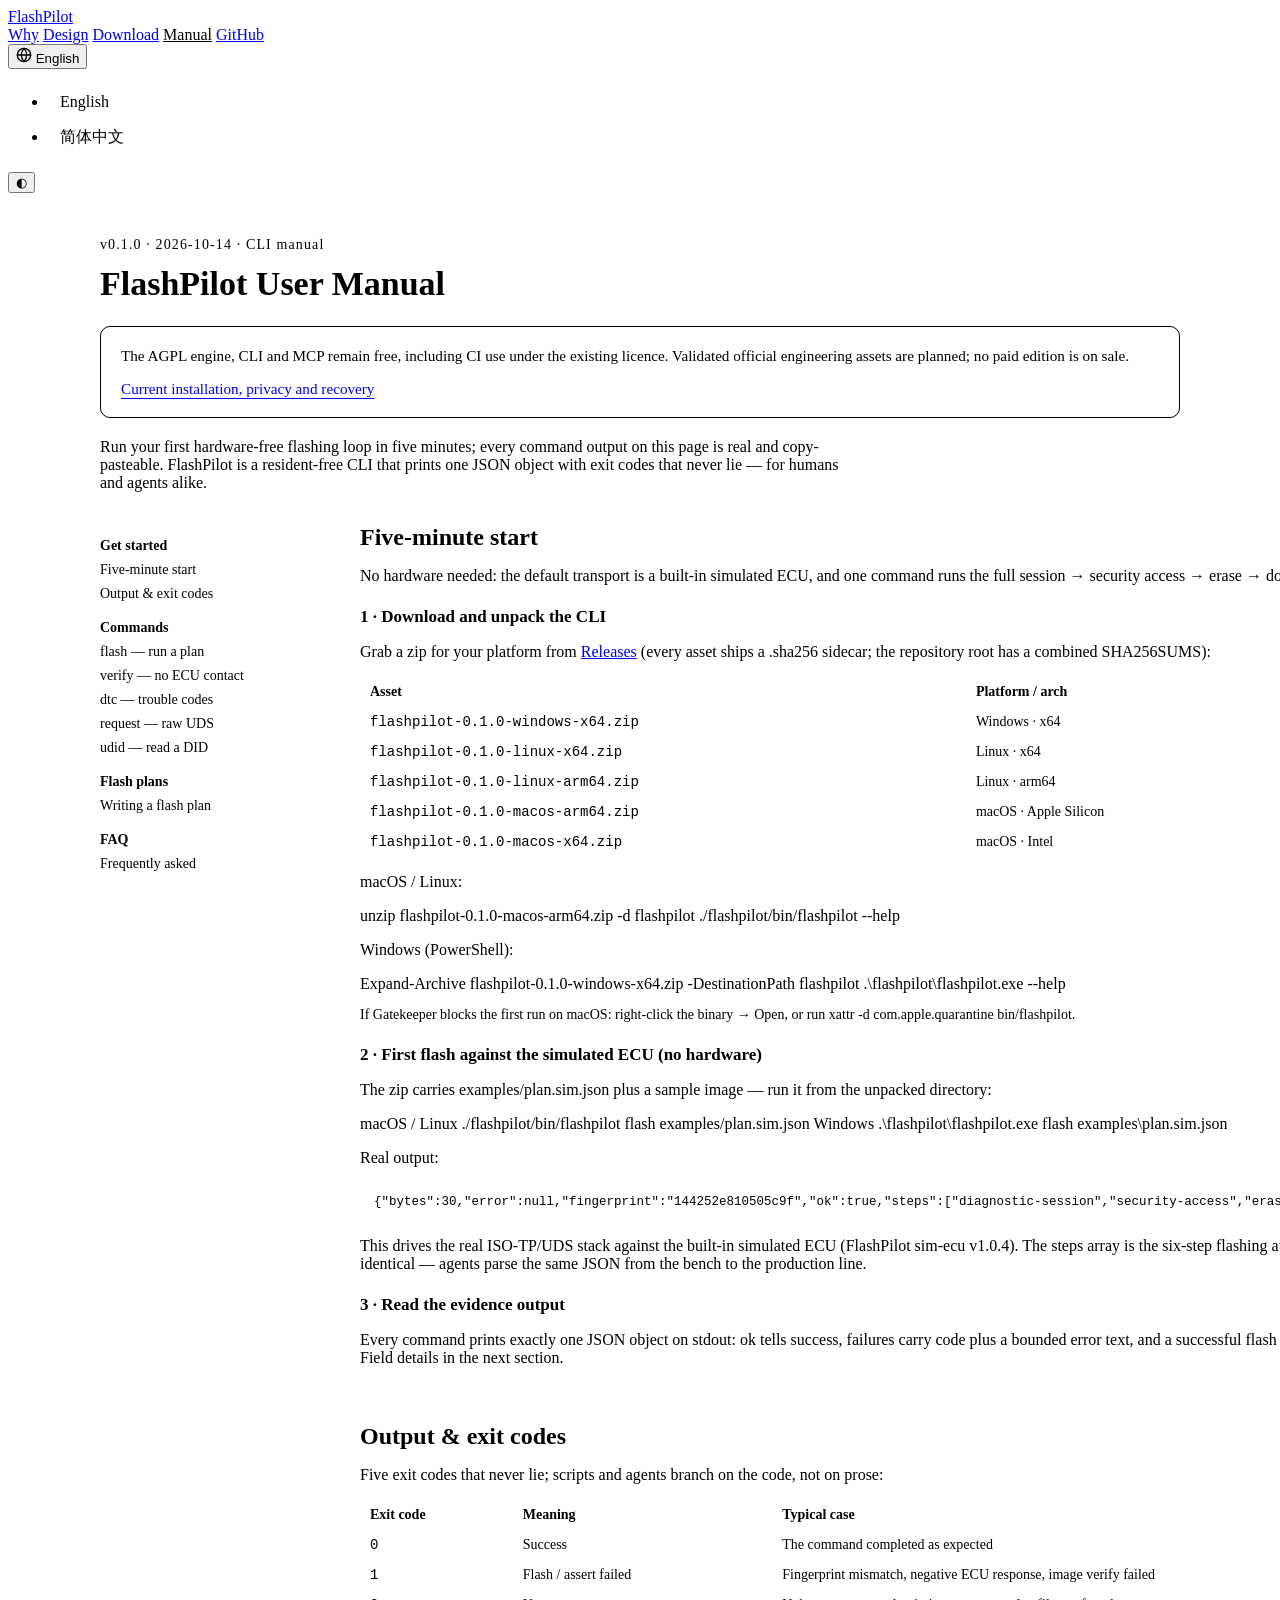
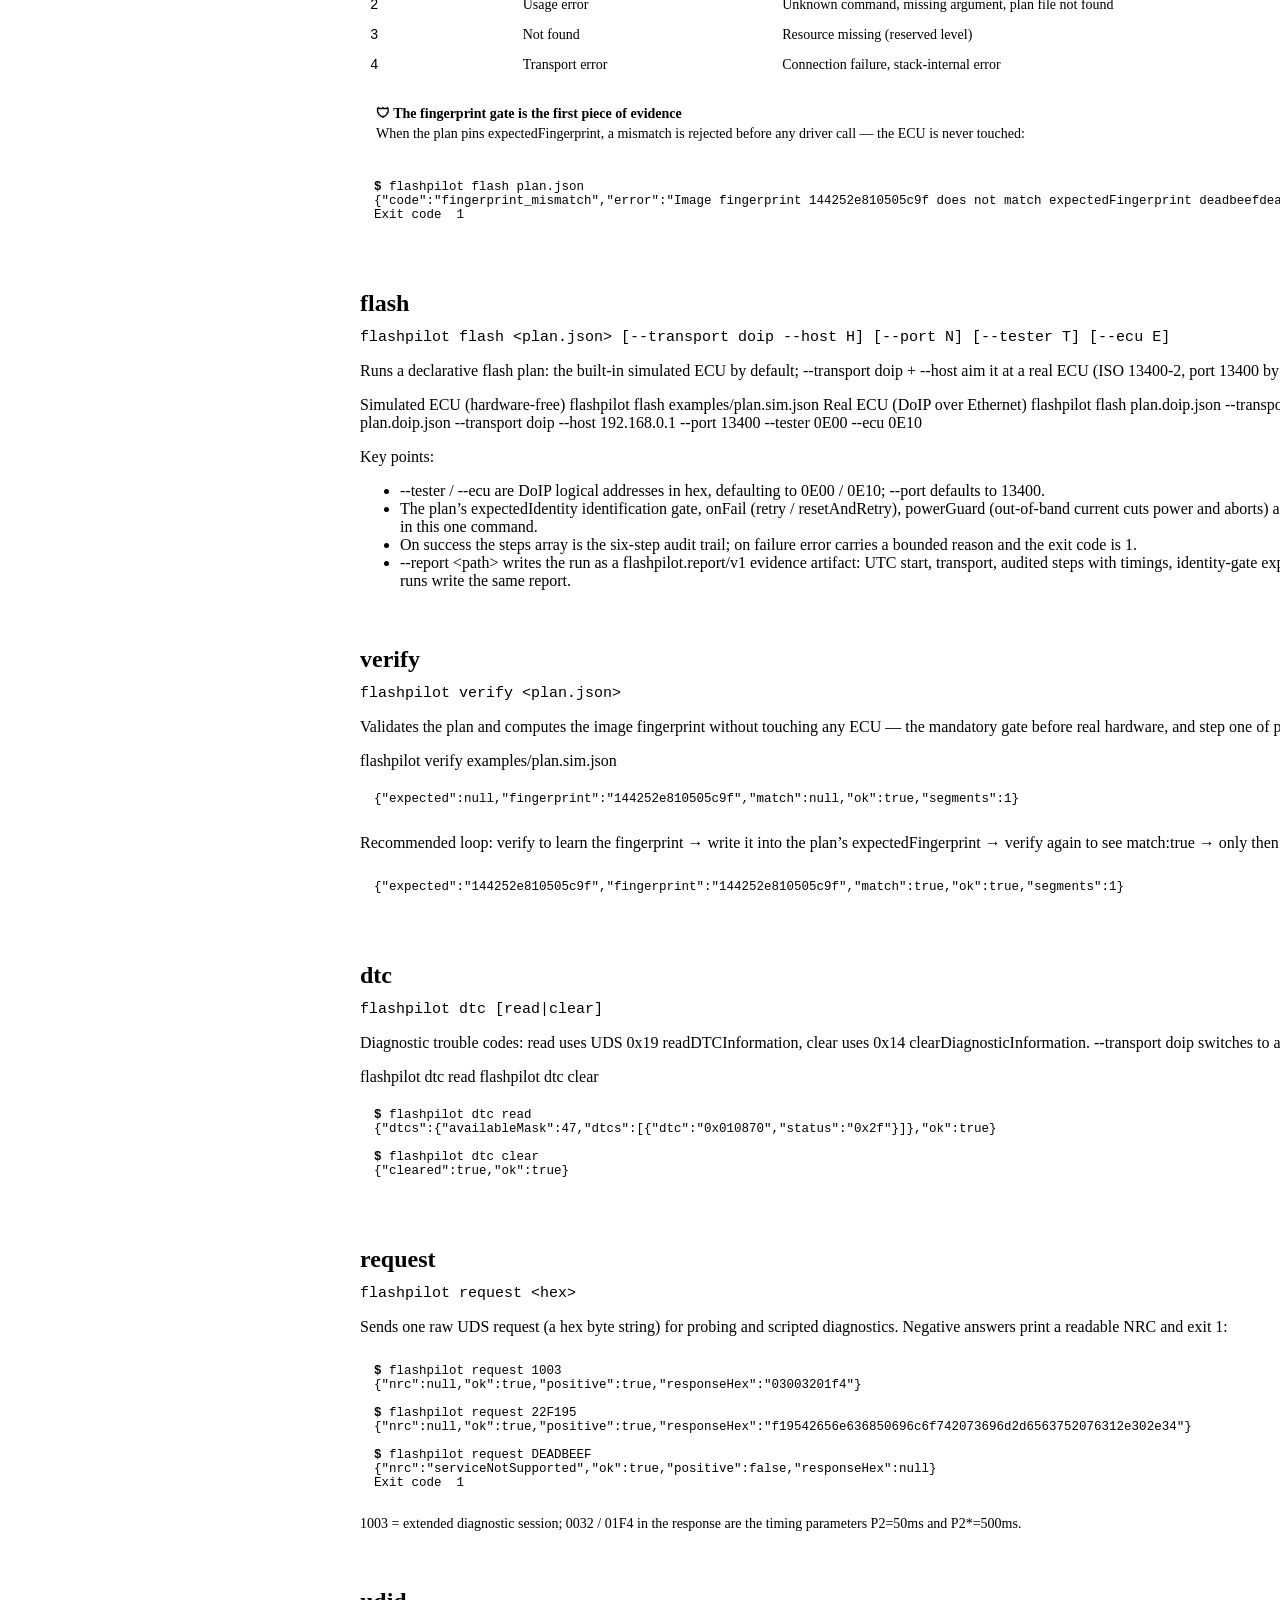
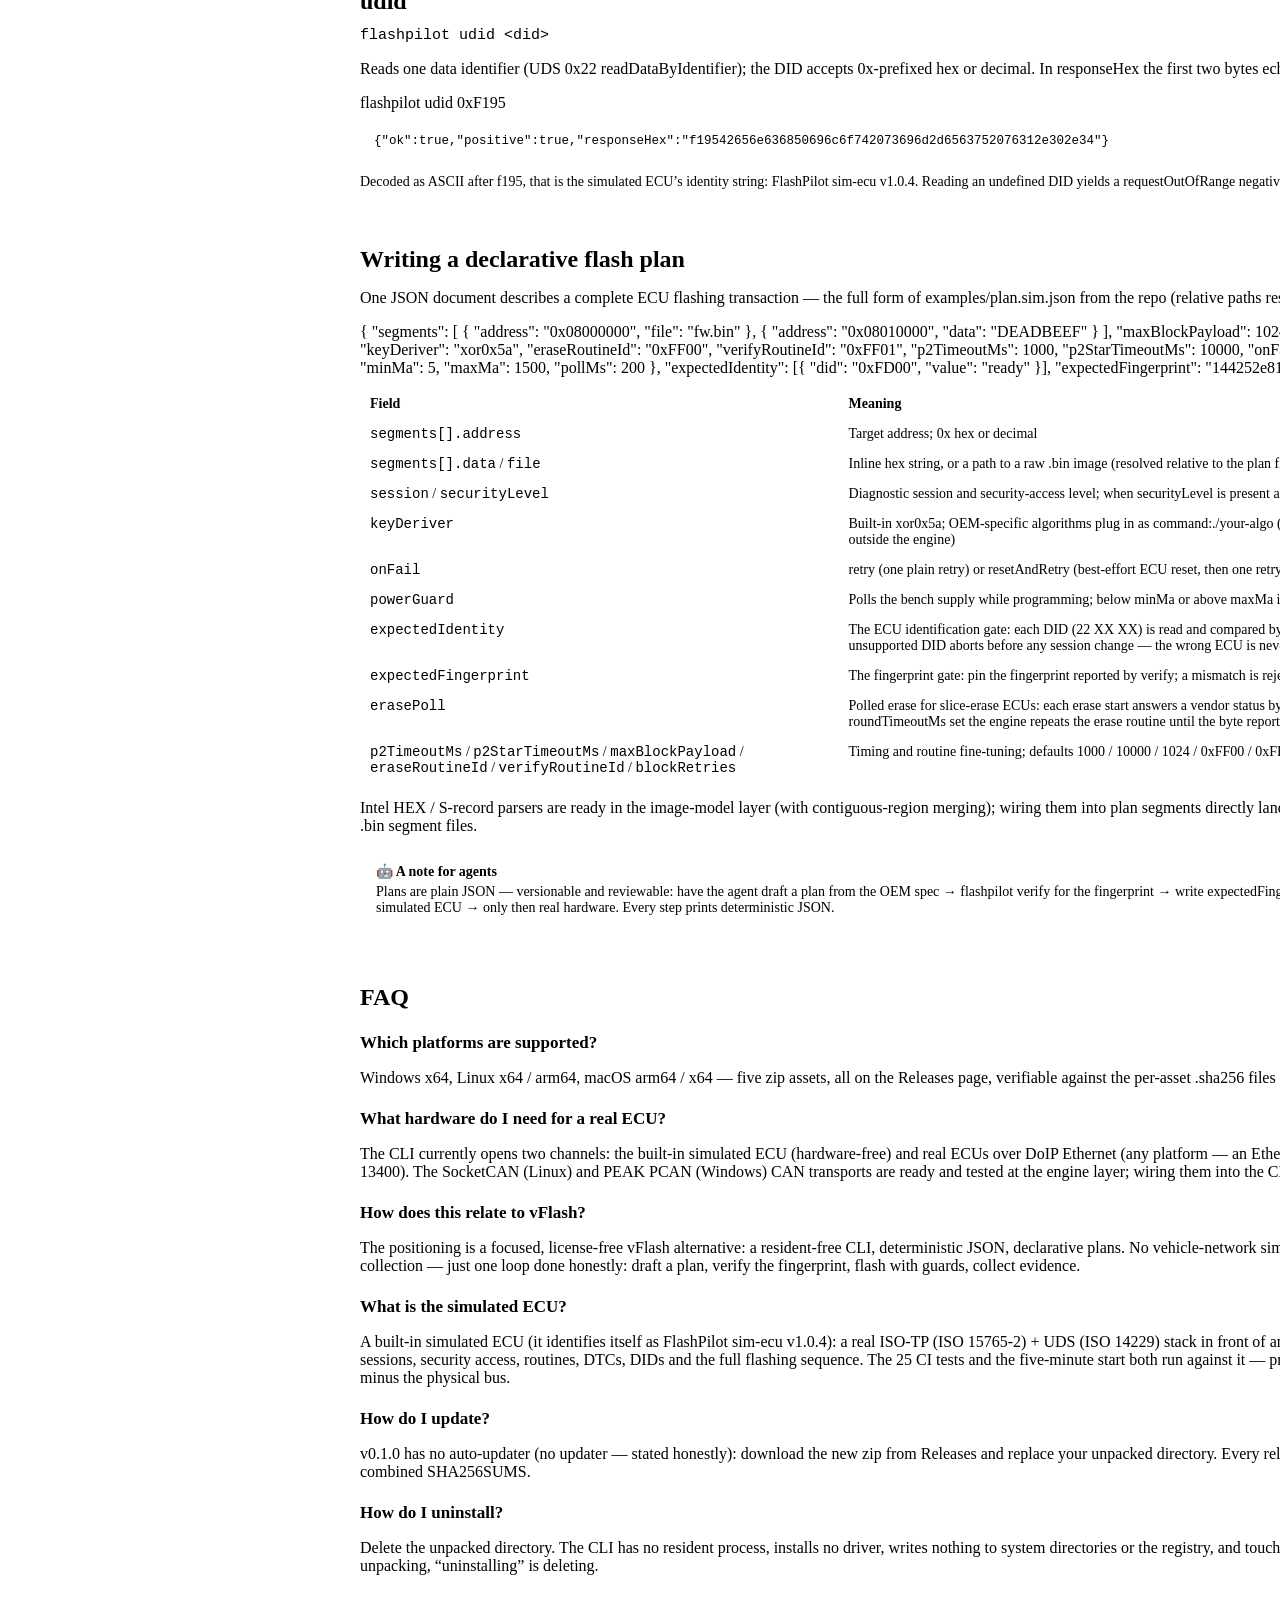
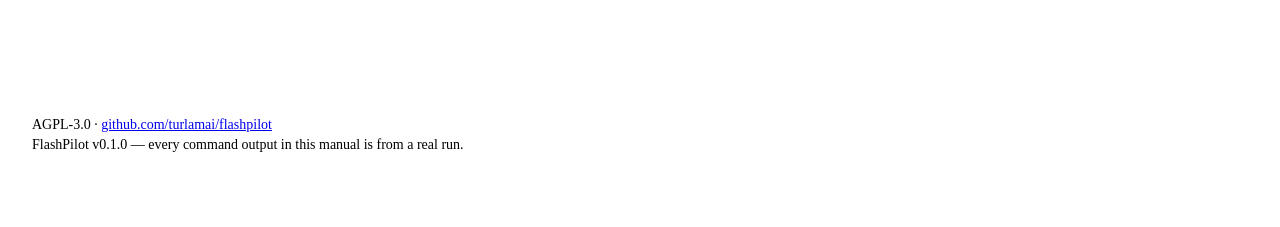
==== commit 65edd7b8: "Merge pull request #35 from turlamai/feat/polled-erase feat(engine): polled erase — repeat the erase" ====
--- a/docs/guide.html
+++ b/docs/guide.html
@@ -270,8 +270,6 @@
           <tr><td><code>expectedIdentity</code></td><td data-i18n="g.plan-identity">身份门：刷前逐条读 DID（22 XX XX）并做字节级精确比对，不匹配或 DID 不支持就在任何会话切换前中止——错误的 ECU 一次都不会被碰</td></tr>
           <tr><td><code>expectedFingerprint</code></td><td data-i18n="g.plan-fp">指纹门：verify 算出的指纹写死在计划里，不匹配在触碰 ECU 之前就拒绝</td></tr>
           <tr><td><code>erasePoll</code></td><td data-i18n="g.plan-erasepoll">轮询式擦除：切片擦除型 ECU 每次擦一段并以状态字节应答；写了 statusByte / maxRounds / roundTimeoutMs 后引擎重复擦除例程直到状态字节报完成，超限即中止</td></tr>
-          <tr><td><code>routineSteps</code></td><td data-i18n="g.plan-routinesteps">厂商例程步骤：at = before-erase / after-verify 两个插入点（预检条件、激活新面），带可选 record 与 timeoutMs；引擎只要求正响应并记录原始字节，不解释厂商状态语义</td></tr>
-          <tr><td><code>postResetGate</code></td><td data-i18n="g.plan-postreset">复位后确认门：刷完复位后轮询一个 DID 直到字节匹配（did + value/valueHex + timeoutMs + intervalMs），ECU 必须自证在新镜像上健康回来才算成功</td></tr>
           <tr><td><code>p2TimeoutMs</code> / <code>p2StarTimeoutMs</code> / <code>maxBlockPayload</code> / <code>eraseRoutineId</code> / <code>verifyRoutineId</code> / <code>blockRetries</code></td><td data-i18n="g.plan-timing">时序与例程微调，缺省 1000 / 10000 / 1024 / 0xFF00 / 0xFF01 / 0，通常不用动</td></tr>
         </tbody>
       </table>
@@ -381,8 +379,6 @@
       'g.plan-fp': 'The fingerprint gate: pin the fingerprint reported by verify; a mismatch is rejected before the ECU is touched',
       'g.plan-identity': 'The ECU identification gate: each DID (22 XX XX) is read and compared byte-exact as the first flash step; a mismatch or unsupported DID aborts before any session change — the wrong ECU is never touched',
       'g.plan-erasepoll': 'Polled erase for slice-erase ECUs: each erase start answers a vendor status byte; with statusByte / maxRounds / roundTimeoutMs set the engine repeats the erase routine until the byte reports done and aborts honestly on exhaustion',
-      'g.plan-routinesteps': 'Vendor routine steps at fixed sequence points: at = before-erase / after-verify (condition prechecks, activations), optional record and timeoutMs. The engine requires a positive response and records the raw bytes — vendor status semantics are never interpreted',
-      'g.plan-postreset': 'Post-reset confirmation gate: after EcuReset the engine polls one DID until its bytes match (did + value/valueHex + timeoutMs + intervalMs) — the ECU must prove it came back healthy on the new image before the run reports success',
       'g.plan-timing': 'Timing and routine fine-tuning; defaults 1000 / 10000 / 1024 / 0xFF00 / 0xFF01 / 0 — usually left alone',
       'g.plan-img': 'Intel HEX / S-record parsers are ready in the image-model layer (with contiguous-region merging); wiring them into plan segments directly lands in a later release — for now supply raw .bin segment files.',
       'g.plan-agent-title': 'A note for agents',
@@ -467,8 +463,6 @@
       'g.plan-fp': '指纹门：verify 算出的指纹写死在计划里，不匹配在触碰 ECU 之前就拒绝',
       'g.plan-identity': '身份门：刷前逐条读 DID（22 XX XX）并做字节级精确比对，不匹配或 DID 不支持就在任何会话切换前中止——错误的 ECU 一次都不会被碰',
       'g.plan-erasepoll': '轮询式擦除：切片擦除型 ECU 每次擦一段并以状态字节应答；写了 statusByte / maxRounds / roundTimeoutMs 后引擎重复擦除例程直到状态字节报完成，超限即中止',
-      'g.plan-routinesteps': '厂商例程步骤：at = before-erase / after-verify 两个插入点（预检条件、激活新面），带可选 record 与 timeoutMs；引擎只要求正响应并记录原始字节，不解释厂商状态语义',
-      'g.plan-postreset': '复位后确认门：刷完复位后轮询一个 DID 直到字节匹配（did + value/valueHex + timeoutMs + intervalMs），ECU 必须自证在新镜像上健康回来才算成功',
       'g.plan-timing': '时序与例程微调，缺省 1000 / 10000 / 1024 / 0xFF00 / 0xFF01 / 0，通常不用动',
       'g.plan-img': 'Intel HEX / S-record 解析器已在镜像模型层就绪（含按连续区域合并），计划段直接引用 .hex / .s19 的接线在后续版本开放；当前段文件请提供原始 .bin。',
       'g.plan-agent-title': '给 agent 的提示',
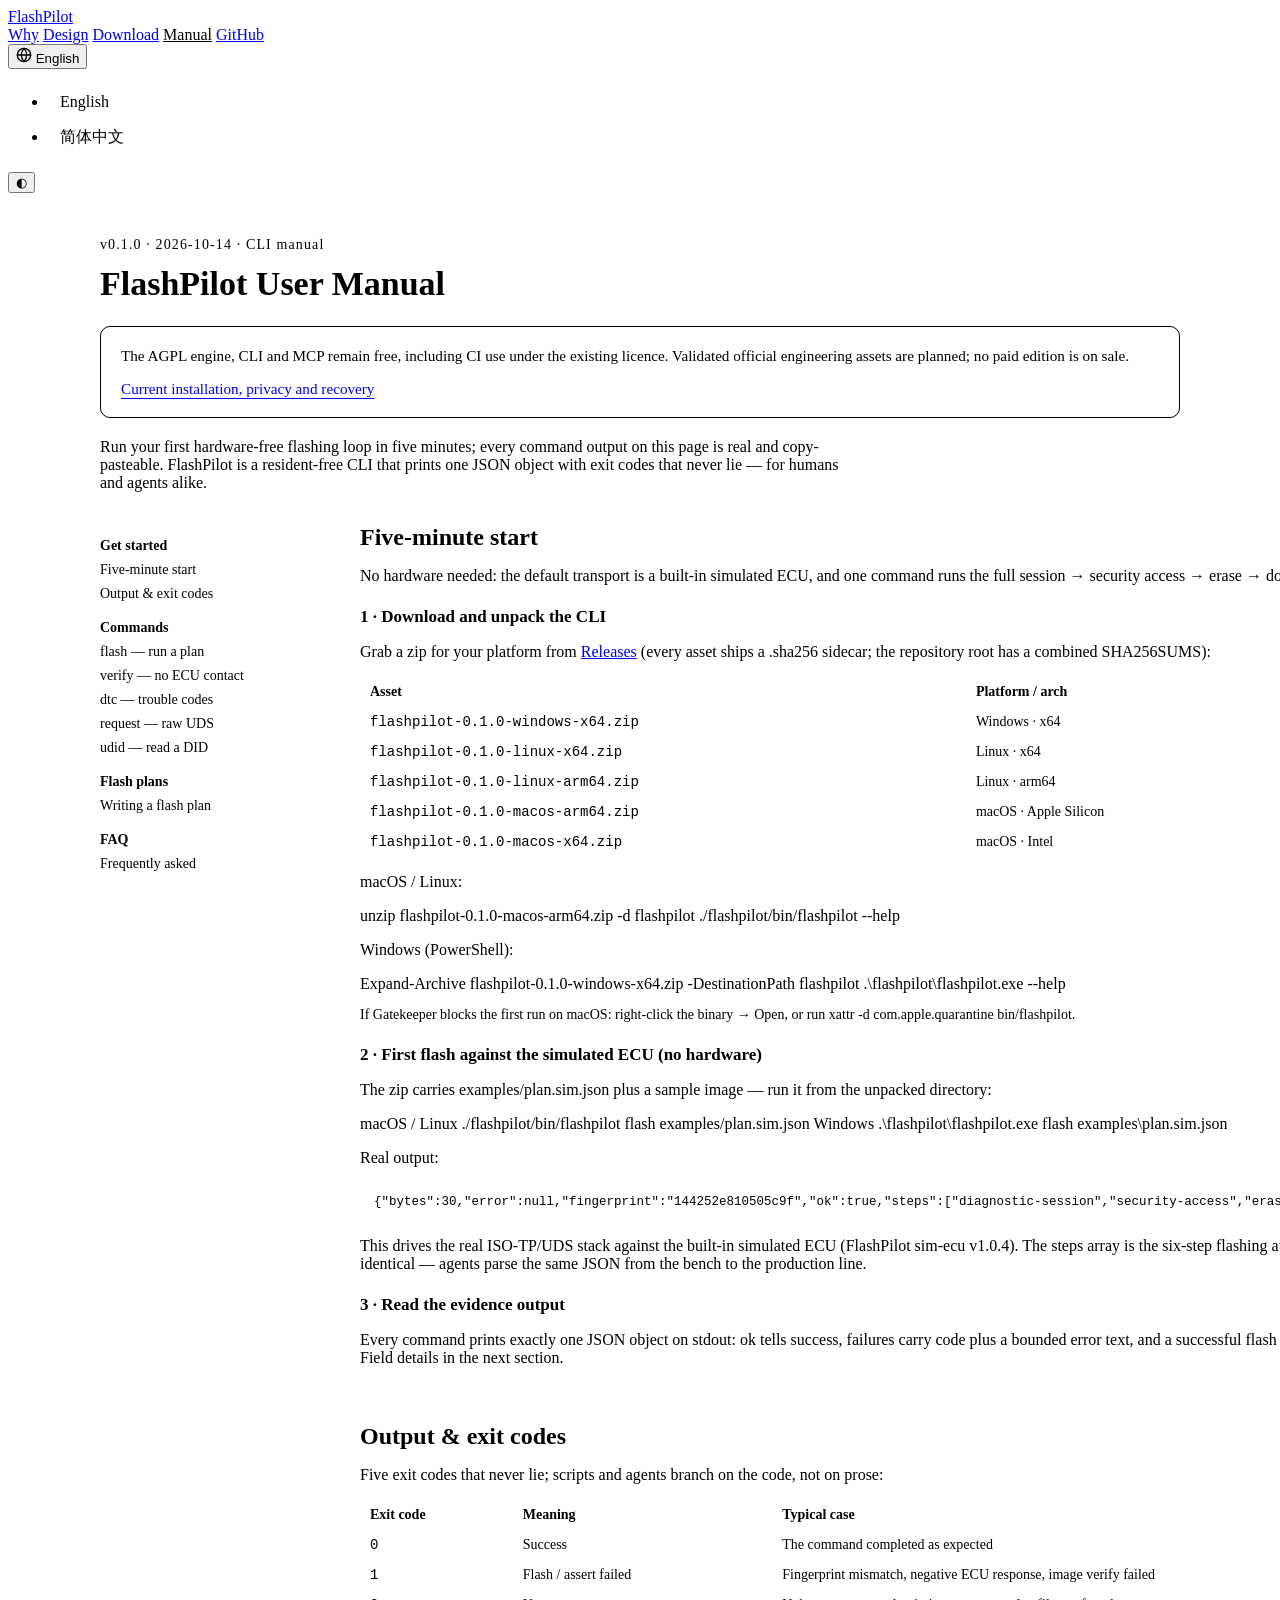
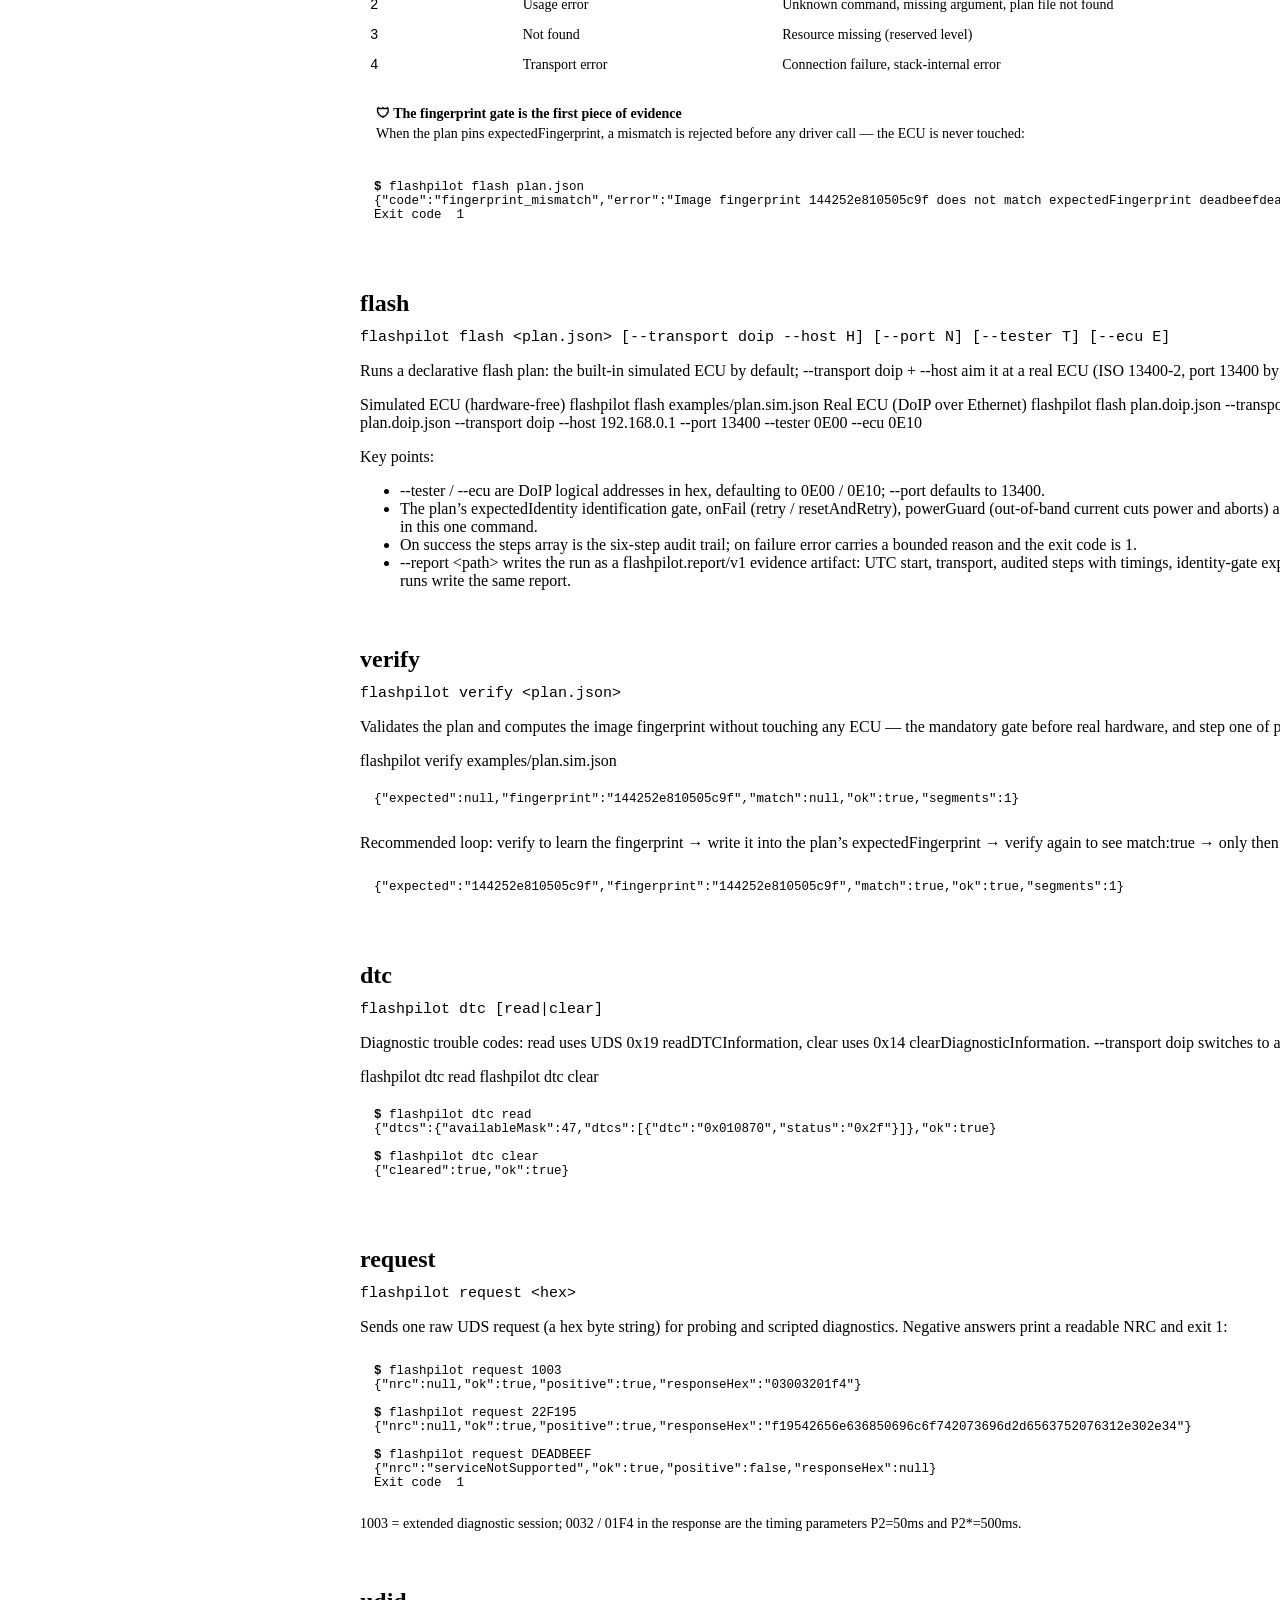
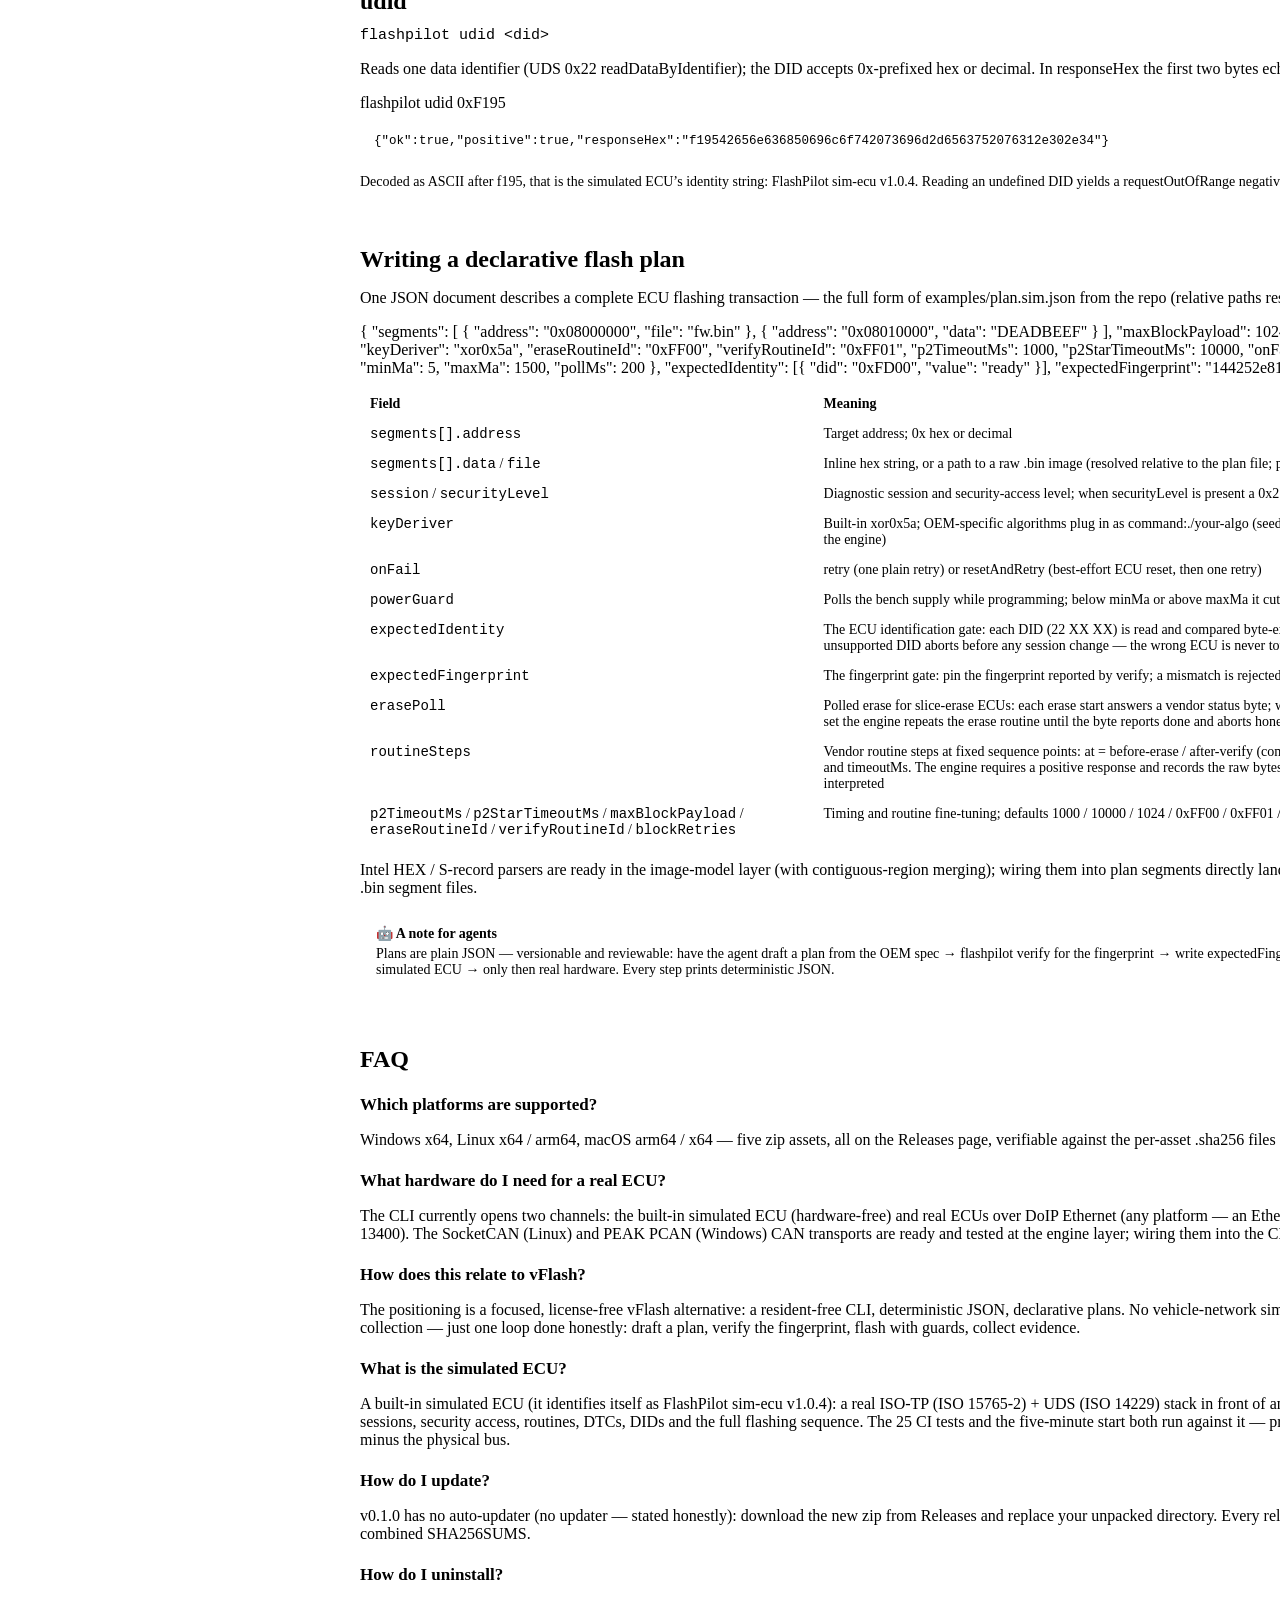
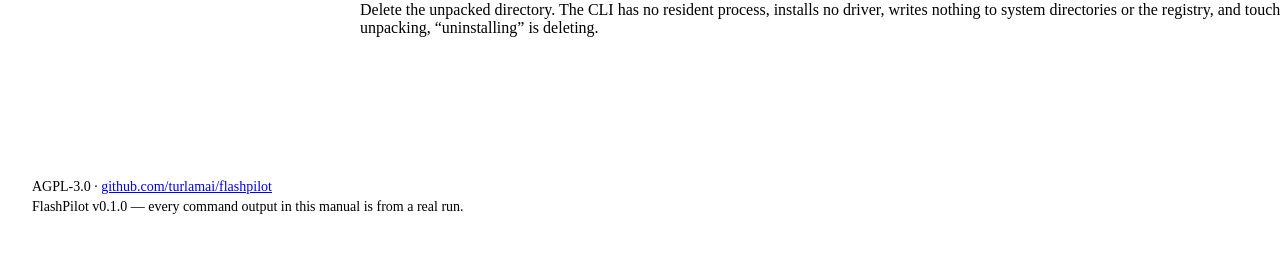
==== commit 058fb2eb: "Merge pull request #37 from turlamai/feat/routine-steps feat(engine): generic routine steps — vendor" ====
--- a/docs/guide.html
+++ b/docs/guide.html
@@ -270,6 +270,7 @@
           <tr><td><code>expectedIdentity</code></td><td data-i18n="g.plan-identity">身份门：刷前逐条读 DID（22 XX XX）并做字节级精确比对，不匹配或 DID 不支持就在任何会话切换前中止——错误的 ECU 一次都不会被碰</td></tr>
           <tr><td><code>expectedFingerprint</code></td><td data-i18n="g.plan-fp">指纹门：verify 算出的指纹写死在计划里，不匹配在触碰 ECU 之前就拒绝</td></tr>
           <tr><td><code>erasePoll</code></td><td data-i18n="g.plan-erasepoll">轮询式擦除：切片擦除型 ECU 每次擦一段并以状态字节应答；写了 statusByte / maxRounds / roundTimeoutMs 后引擎重复擦除例程直到状态字节报完成，超限即中止</td></tr>
+          <tr><td><code>routineSteps</code></td><td data-i18n="g.plan-routinesteps">厂商例程步骤：at = before-erase / after-verify 两个插入点（预检条件、激活新面），带可选 record 与 timeoutMs；引擎只要求正响应并记录原始字节，不解释厂商状态语义</td></tr>
           <tr><td><code>p2TimeoutMs</code> / <code>p2StarTimeoutMs</code> / <code>maxBlockPayload</code> / <code>eraseRoutineId</code> / <code>verifyRoutineId</code> / <code>blockRetries</code></td><td data-i18n="g.plan-timing">时序与例程微调，缺省 1000 / 10000 / 1024 / 0xFF00 / 0xFF01 / 0，通常不用动</td></tr>
         </tbody>
       </table>
@@ -379,6 +380,7 @@
       'g.plan-fp': 'The fingerprint gate: pin the fingerprint reported by verify; a mismatch is rejected before the ECU is touched',
       'g.plan-identity': 'The ECU identification gate: each DID (22 XX XX) is read and compared byte-exact as the first flash step; a mismatch or unsupported DID aborts before any session change — the wrong ECU is never touched',
       'g.plan-erasepoll': 'Polled erase for slice-erase ECUs: each erase start answers a vendor status byte; with statusByte / maxRounds / roundTimeoutMs set the engine repeats the erase routine until the byte reports done and aborts honestly on exhaustion',
+      'g.plan-routinesteps': 'Vendor routine steps at fixed sequence points: at = before-erase / after-verify (condition prechecks, activations), optional record and timeoutMs. The engine requires a positive response and records the raw bytes — vendor status semantics are never interpreted',
       'g.plan-timing': 'Timing and routine fine-tuning; defaults 1000 / 10000 / 1024 / 0xFF00 / 0xFF01 / 0 — usually left alone',
       'g.plan-img': 'Intel HEX / S-record parsers are ready in the image-model layer (with contiguous-region merging); wiring them into plan segments directly lands in a later release — for now supply raw .bin segment files.',
       'g.plan-agent-title': 'A note for agents',
@@ -463,6 +465,7 @@
       'g.plan-fp': '指纹门：verify 算出的指纹写死在计划里，不匹配在触碰 ECU 之前就拒绝',
       'g.plan-identity': '身份门：刷前逐条读 DID（22 XX XX）并做字节级精确比对，不匹配或 DID 不支持就在任何会话切换前中止——错误的 ECU 一次都不会被碰',
       'g.plan-erasepoll': '轮询式擦除：切片擦除型 ECU 每次擦一段并以状态字节应答；写了 statusByte / maxRounds / roundTimeoutMs 后引擎重复擦除例程直到状态字节报完成，超限即中止',
+      'g.plan-routinesteps': '厂商例程步骤：at = before-erase / after-verify 两个插入点（预检条件、激活新面），带可选 record 与 timeoutMs；引擎只要求正响应并记录原始字节，不解释厂商状态语义',
       'g.plan-timing': '时序与例程微调，缺省 1000 / 10000 / 1024 / 0xFF00 / 0xFF01 / 0，通常不用动',
       'g.plan-img': 'Intel HEX / S-record 解析器已在镜像模型层就绪（含按连续区域合并），计划段直接引用 .hex / .s19 的接线在后续版本开放；当前段文件请提供原始 .bin。',
       'g.plan-agent-title': '给 agent 的提示',
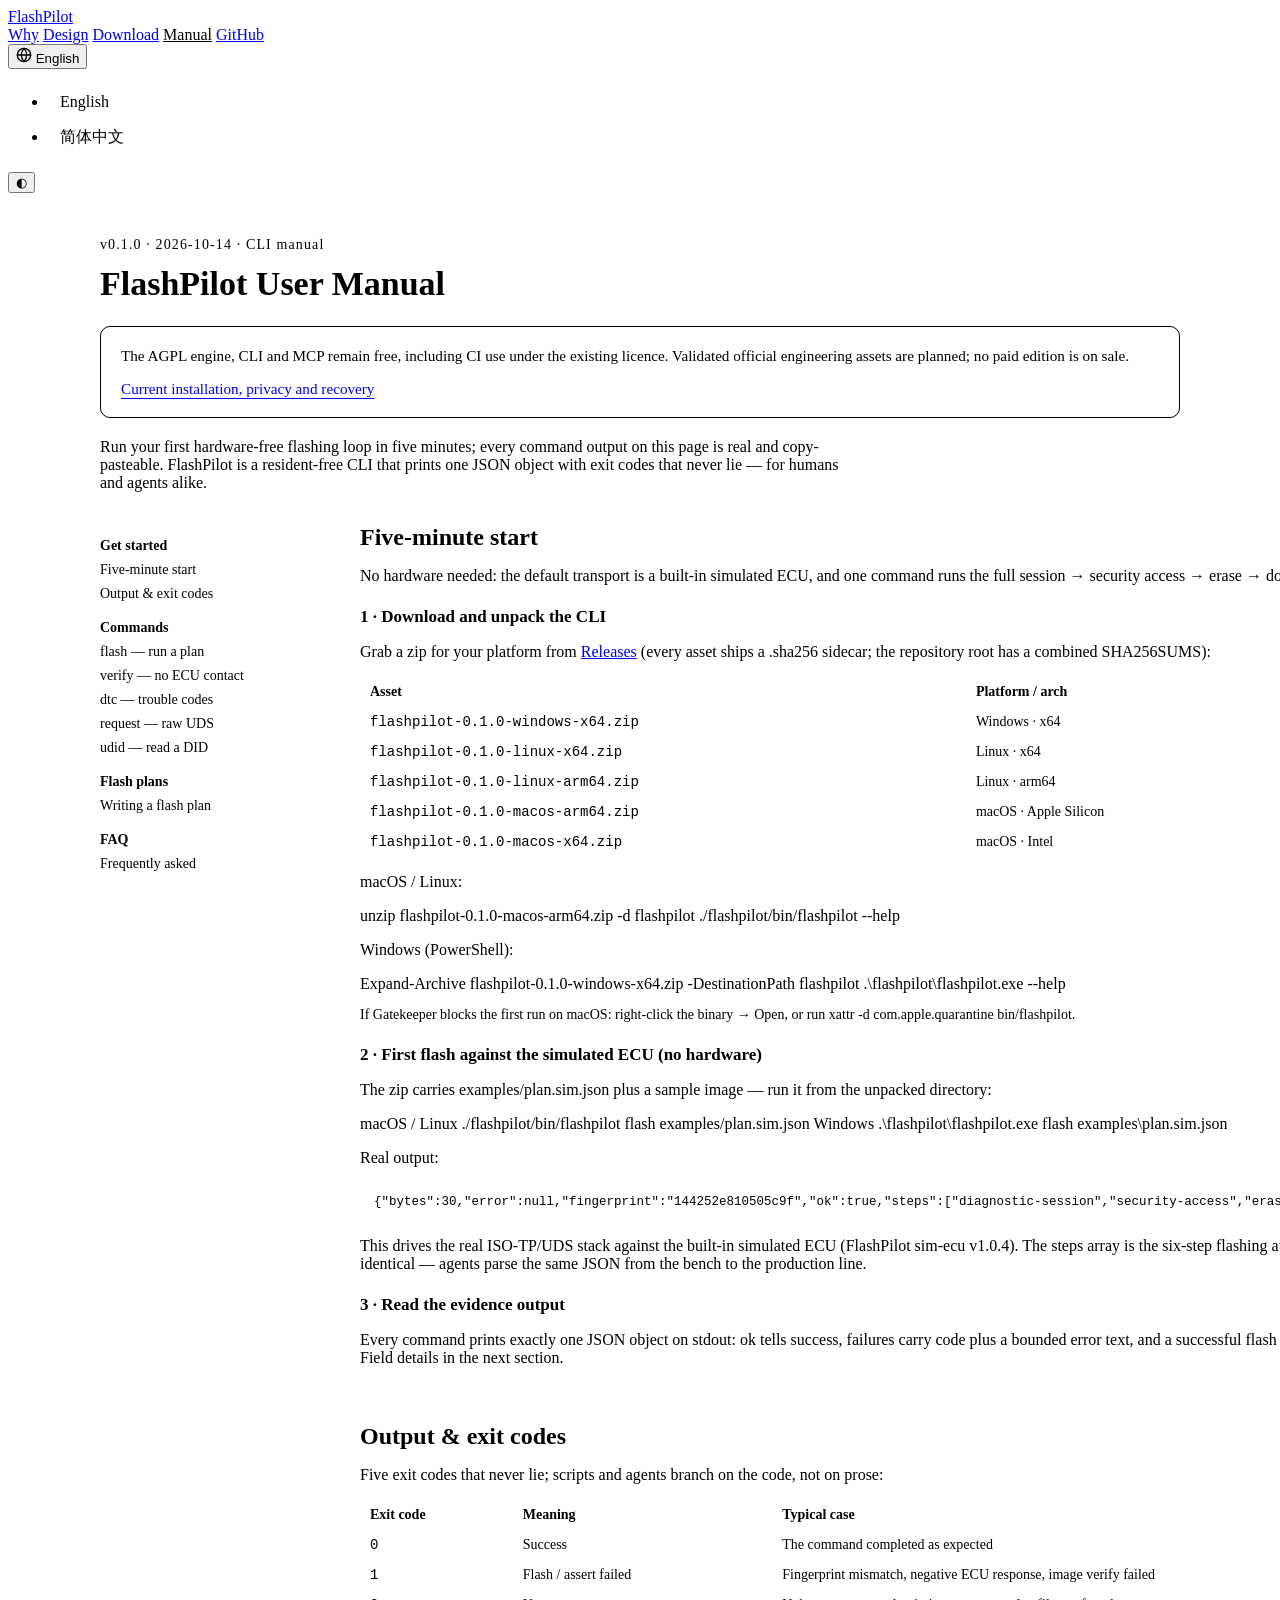
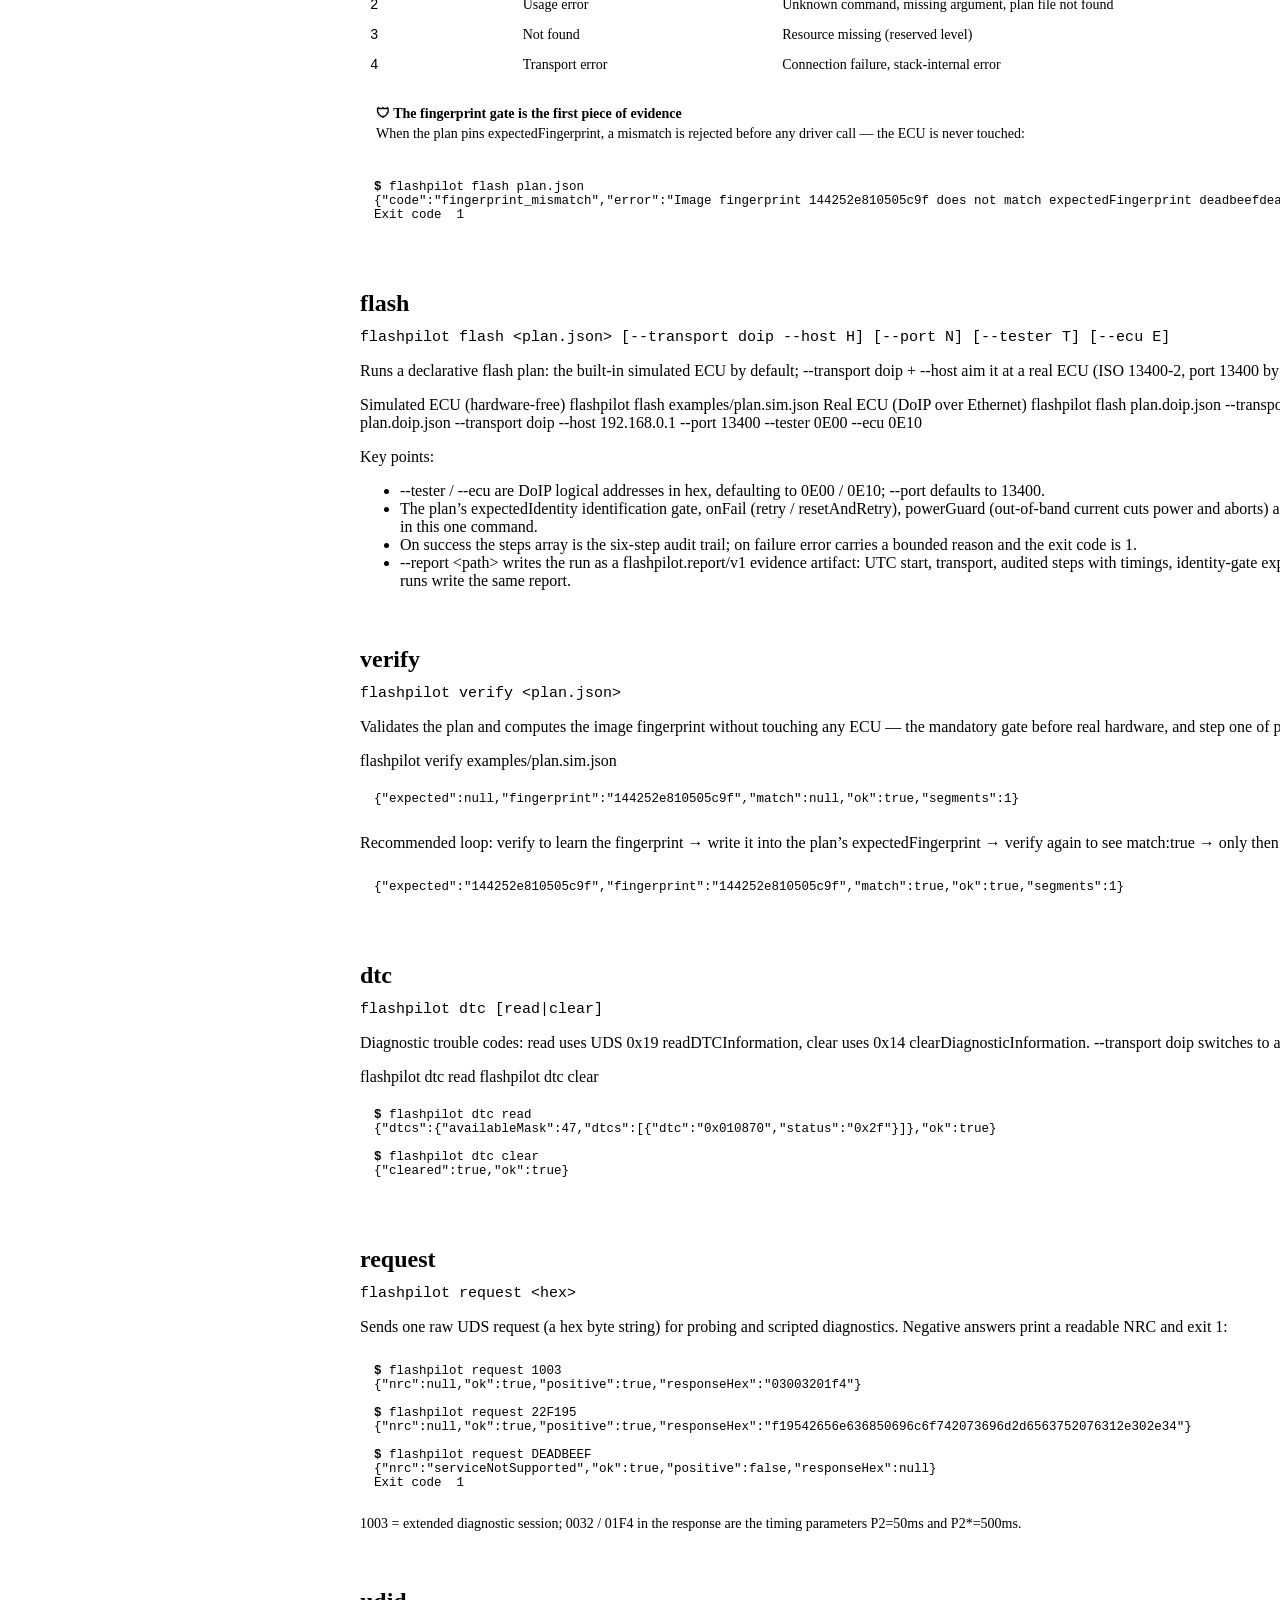
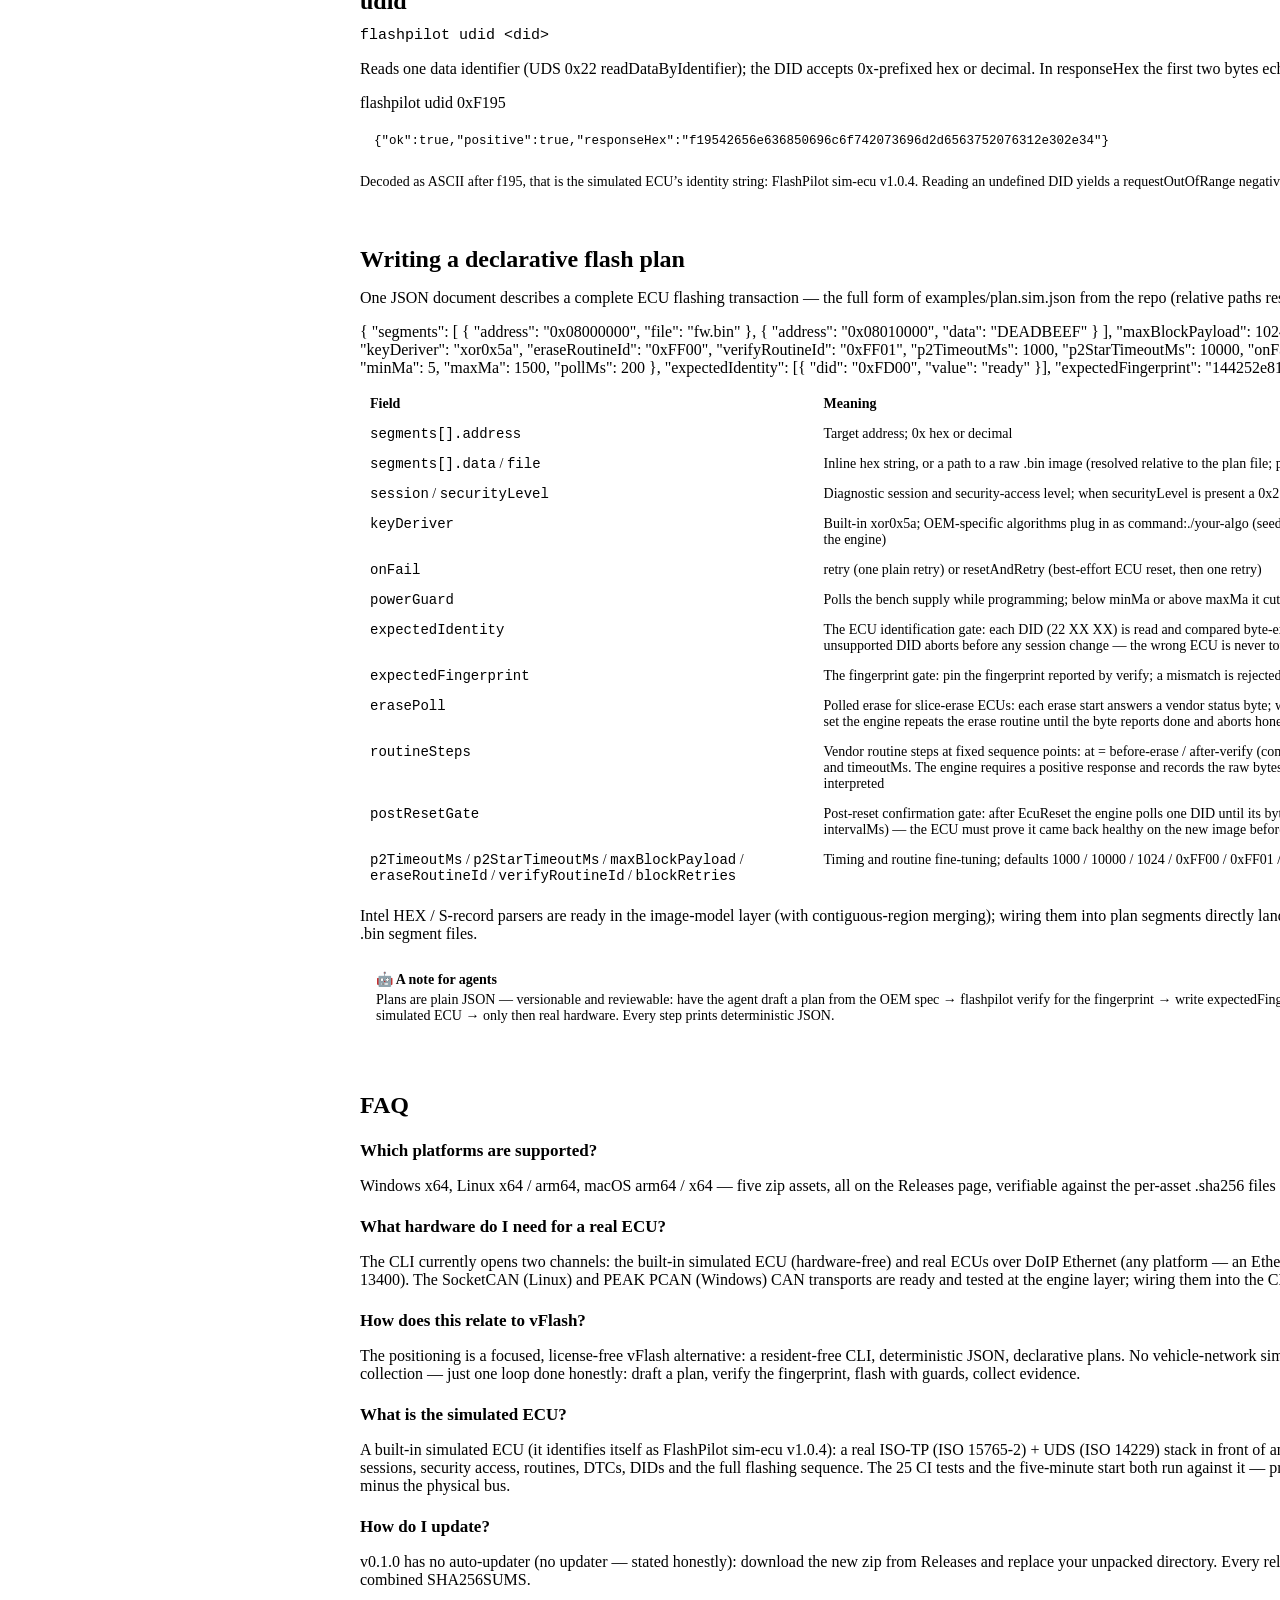
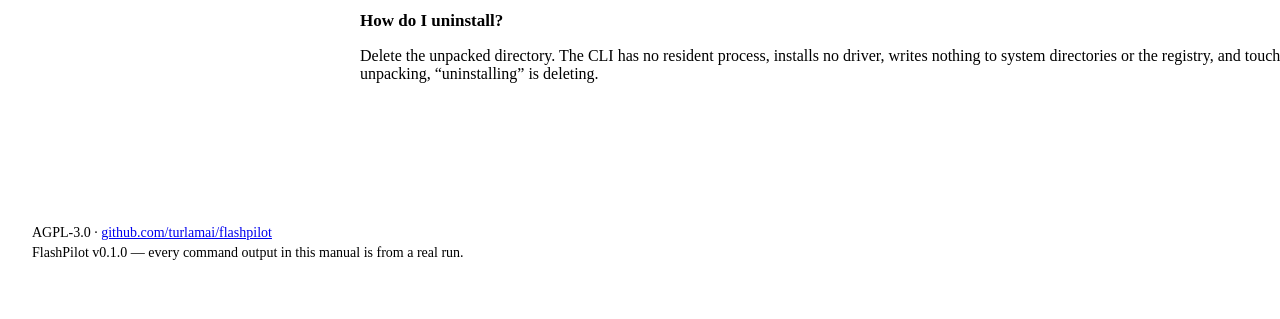
==== commit 90177eb1: "Merge pull request #39 from turlamai/feat/post-reset-gate feat(engine): post-reset confirmation gate" ====
--- a/docs/guide.html
+++ b/docs/guide.html
@@ -271,6 +271,7 @@
           <tr><td><code>expectedFingerprint</code></td><td data-i18n="g.plan-fp">指纹门：verify 算出的指纹写死在计划里，不匹配在触碰 ECU 之前就拒绝</td></tr>
           <tr><td><code>erasePoll</code></td><td data-i18n="g.plan-erasepoll">轮询式擦除：切片擦除型 ECU 每次擦一段并以状态字节应答；写了 statusByte / maxRounds / roundTimeoutMs 后引擎重复擦除例程直到状态字节报完成，超限即中止</td></tr>
           <tr><td><code>routineSteps</code></td><td data-i18n="g.plan-routinesteps">厂商例程步骤：at = before-erase / after-verify 两个插入点（预检条件、激活新面），带可选 record 与 timeoutMs；引擎只要求正响应并记录原始字节，不解释厂商状态语义</td></tr>
+          <tr><td><code>postResetGate</code></td><td data-i18n="g.plan-postreset">复位后确认门：刷完复位后轮询一个 DID 直到字节匹配（did + value/valueHex + timeoutMs + intervalMs），ECU 必须自证在新镜像上健康回来才算成功</td></tr>
           <tr><td><code>p2TimeoutMs</code> / <code>p2StarTimeoutMs</code> / <code>maxBlockPayload</code> / <code>eraseRoutineId</code> / <code>verifyRoutineId</code> / <code>blockRetries</code></td><td data-i18n="g.plan-timing">时序与例程微调，缺省 1000 / 10000 / 1024 / 0xFF00 / 0xFF01 / 0，通常不用动</td></tr>
         </tbody>
       </table>
@@ -381,6 +382,7 @@
       'g.plan-identity': 'The ECU identification gate: each DID (22 XX XX) is read and compared byte-exact as the first flash step; a mismatch or unsupported DID aborts before any session change — the wrong ECU is never touched',
       'g.plan-erasepoll': 'Polled erase for slice-erase ECUs: each erase start answers a vendor status byte; with statusByte / maxRounds / roundTimeoutMs set the engine repeats the erase routine until the byte reports done and aborts honestly on exhaustion',
       'g.plan-routinesteps': 'Vendor routine steps at fixed sequence points: at = before-erase / after-verify (condition prechecks, activations), optional record and timeoutMs. The engine requires a positive response and records the raw bytes — vendor status semantics are never interpreted',
+      'g.plan-postreset': 'Post-reset confirmation gate: after EcuReset the engine polls one DID until its bytes match (did + value/valueHex + timeoutMs + intervalMs) — the ECU must prove it came back healthy on the new image before the run reports success',
       'g.plan-timing': 'Timing and routine fine-tuning; defaults 1000 / 10000 / 1024 / 0xFF00 / 0xFF01 / 0 — usually left alone',
       'g.plan-img': 'Intel HEX / S-record parsers are ready in the image-model layer (with contiguous-region merging); wiring them into plan segments directly lands in a later release — for now supply raw .bin segment files.',
       'g.plan-agent-title': 'A note for agents',
@@ -466,6 +468,7 @@
       'g.plan-identity': '身份门：刷前逐条读 DID（22 XX XX）并做字节级精确比对，不匹配或 DID 不支持就在任何会话切换前中止——错误的 ECU 一次都不会被碰',
       'g.plan-erasepoll': '轮询式擦除：切片擦除型 ECU 每次擦一段并以状态字节应答；写了 statusByte / maxRounds / roundTimeoutMs 后引擎重复擦除例程直到状态字节报完成，超限即中止',
       'g.plan-routinesteps': '厂商例程步骤：at = before-erase / after-verify 两个插入点（预检条件、激活新面），带可选 record 与 timeoutMs；引擎只要求正响应并记录原始字节，不解释厂商状态语义',
+      'g.plan-postreset': '复位后确认门：刷完复位后轮询一个 DID 直到字节匹配（did + value/valueHex + timeoutMs + intervalMs），ECU 必须自证在新镜像上健康回来才算成功',
       'g.plan-timing': '时序与例程微调，缺省 1000 / 10000 / 1024 / 0xFF00 / 0xFF01 / 0，通常不用动',
       'g.plan-img': 'Intel HEX / S-record 解析器已在镜像模型层就绪（含按连续区域合并），计划段直接引用 .hex / .s19 的接线在后续版本开放；当前段文件请提供原始 .bin。',
       'g.plan-agent-title': '给 agent 的提示',
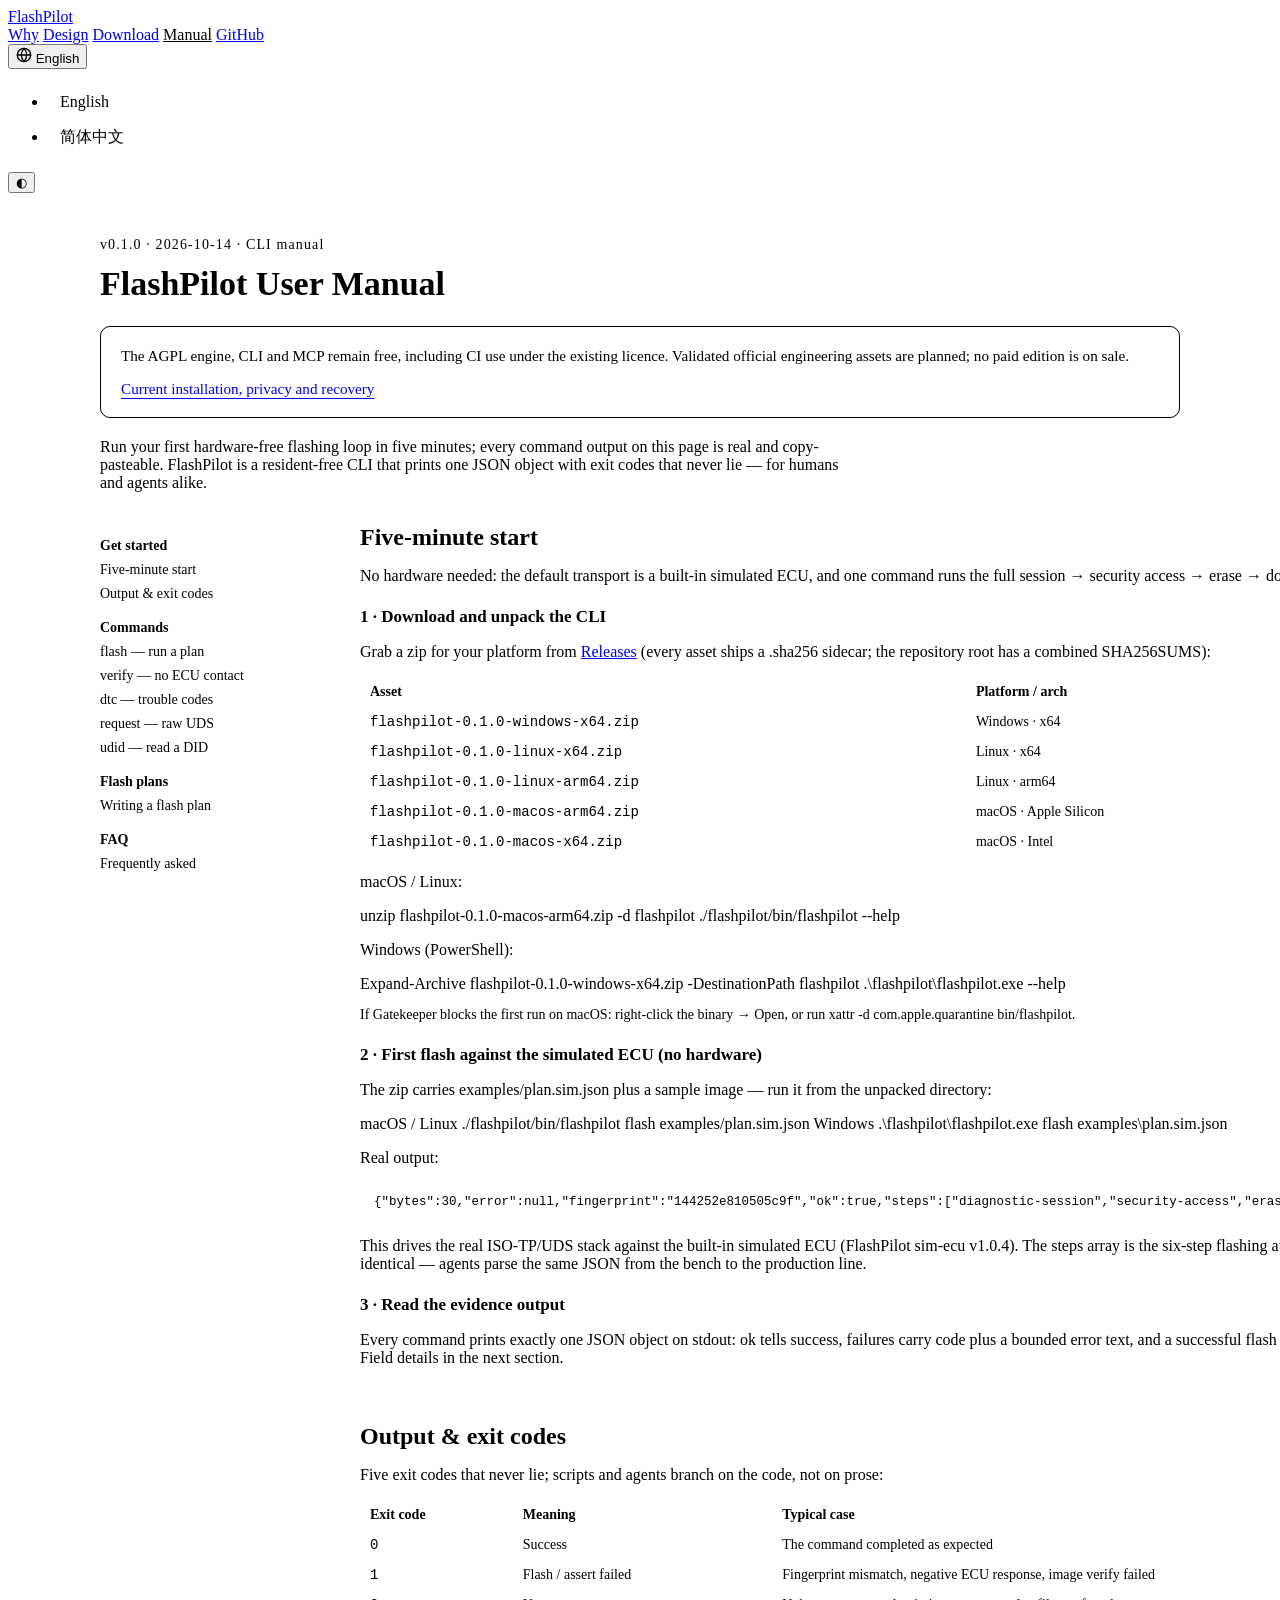
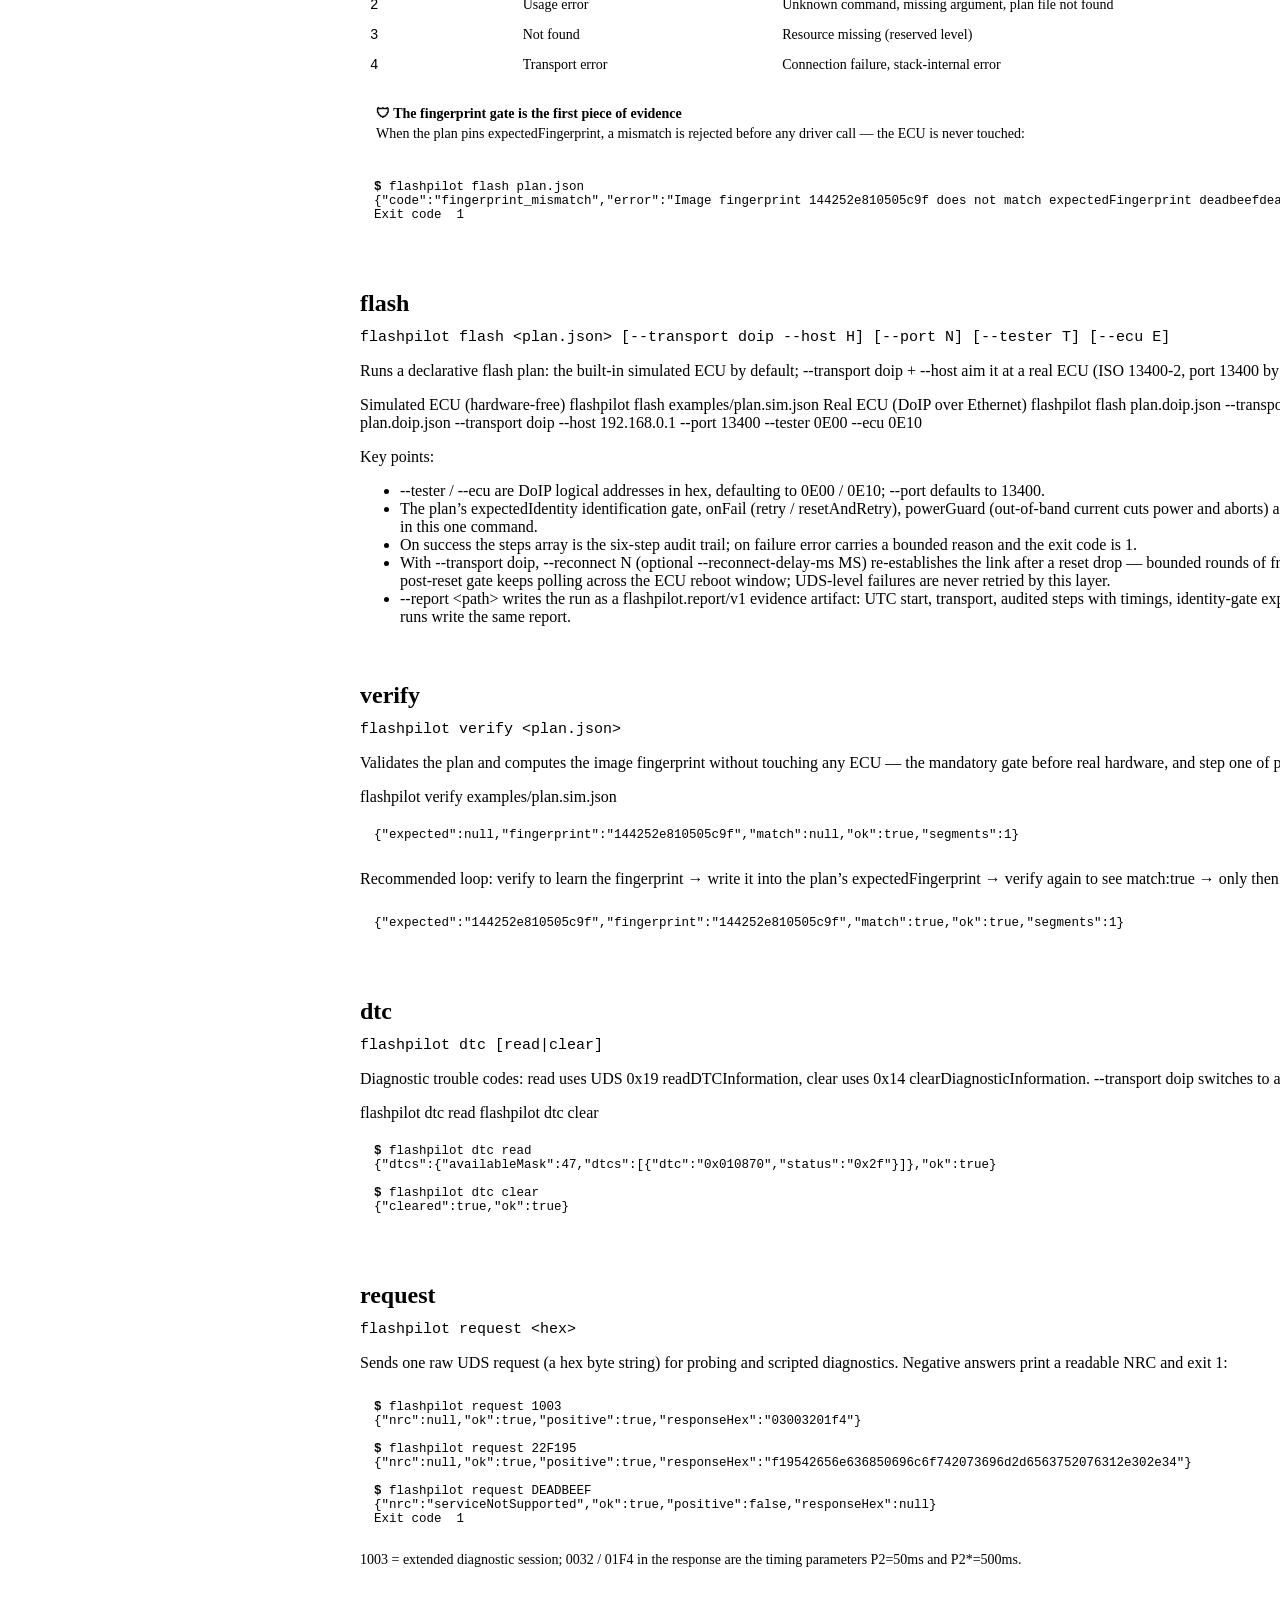
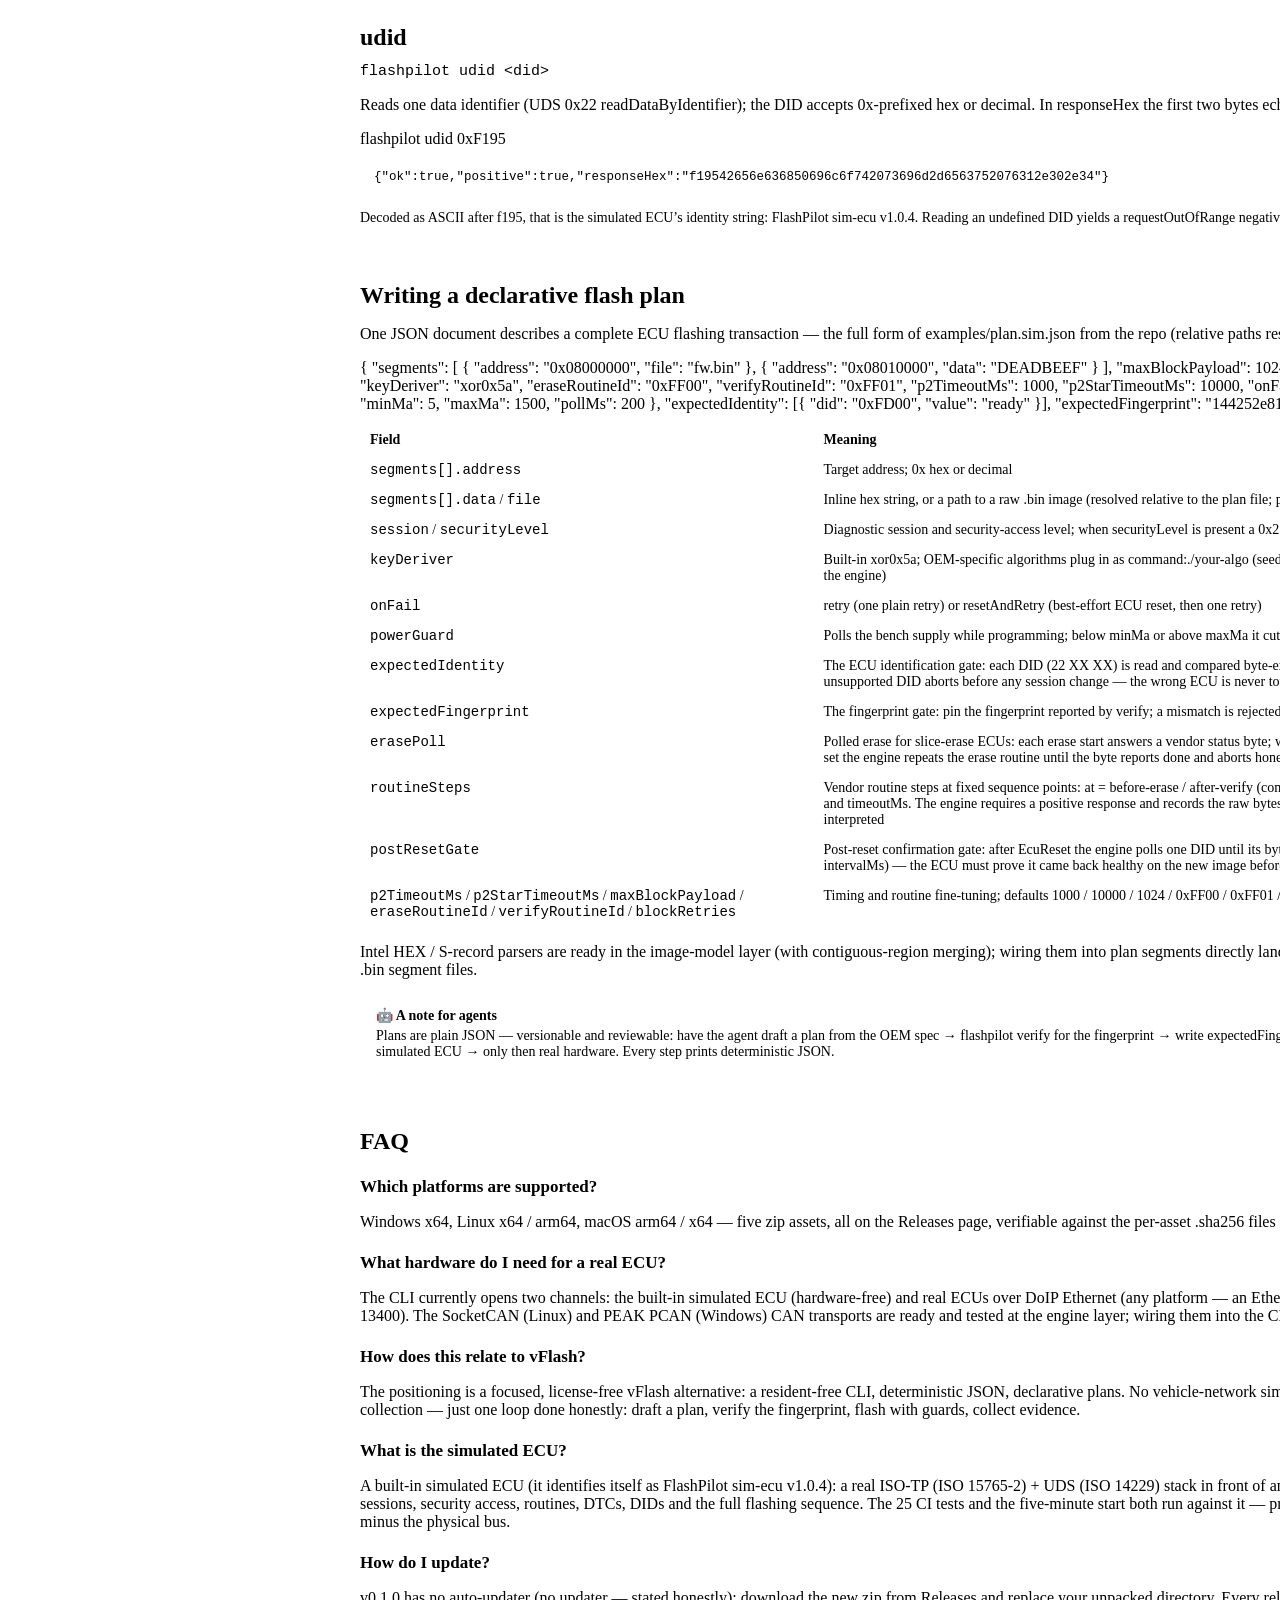
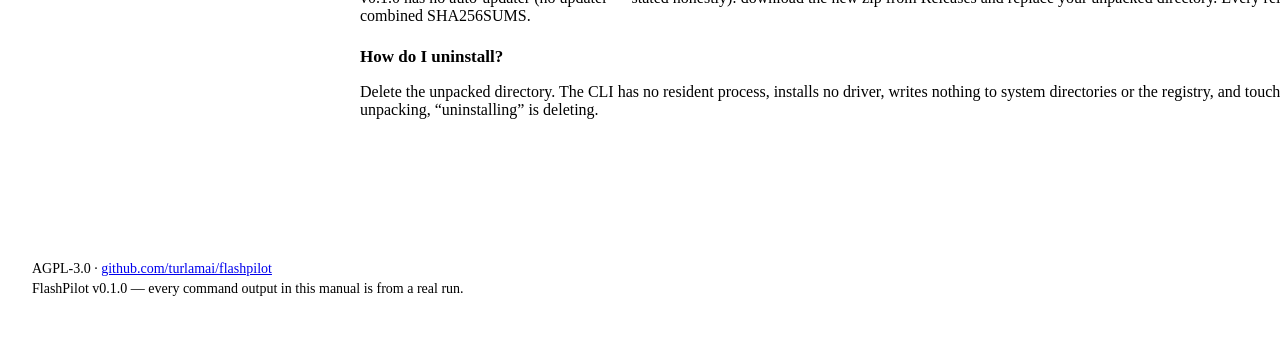
==== commit eafac55f: "feat(doip): bounded reconnect — survive link drops across EcuReset The DoIP channel connected once a" ====
--- a/docs/guide.html
+++ b/docs/guide.html
@@ -180,6 +180,7 @@
         <li data-i18n="g.flash-f1">--tester / --ecu 是 DoIP 逻辑地址（十六进制），默认 0E00 / 0E10；--port 缺省 13400。</li>
         <li data-i18n="g.flash-f2">计划里的 expectedIdentity 身份门、onFail（retry / resetAndRetry）、powerGuard（编程中电流越界即断电中止）与 expectedFingerprint 门都在这条命令里生效。</li>
         <li data-i18n="g.flash-f3">成功时 steps 数组是六步审计轨迹；失败时 error 给有界原因，退出码 1。</li>
+        <li data-i18n="g.flash-f5">--transport doip 加 --reconnect N（可选 --reconnect-delay-ms MS）：复位断链后有界重连（全新连接 + 路由激活），让复位后确认门跨过 ECU 引导窗口持续轮询；UDS 层失败不归这层重试。</li>
         <li data-i18n="g.flash-f4">--report &lt;路径&gt; 把这次烧录落成 flashpilot.report/v1 证据工件：UTC 开始时间、传输、逐步审计与耗时、身份门期望与指纹门记录都在报告里；失败也落同样的报告。</li>
       </ul>
     </section>
@@ -362,6 +363,7 @@
       'g.flash-f2': 'The plan’s expectedIdentity identification gate, onFail (retry / resetAndRetry), powerGuard (out-of-band current cuts power and aborts) and expectedFingerprint gate all take effect in this one command.',
       'g.flash-f3': 'On success the steps array is the six-step audit trail; on failure error carries a bounded reason and the exit code is 1.',
       'g.flash-f4': '--report <path> writes the run as a flashpilot.report/v1 evidence artifact: UTC start, transport, audited steps with timings, identity-gate expectations and the fingerprint gate — failed runs write the same report.',
+      'g.flash-f5': 'With --transport doip, --reconnect N (optional --reconnect-delay-ms MS) re-establishes the link after a reset drop — bounded rounds of fresh connect + routing activation — so the post-reset gate keeps polling across the ECU reboot window; UDS-level failures are never retried by this layer.',
       'g.verify-p': 'Validates the plan and computes the image fingerprint without touching any ECU — the mandatory gate before real hardware, and step one of pinning an image into a plan:',
       'g.verify-flow': 'Recommended loop: verify to learn the fingerprint → write it into the plan’s expectedFingerprint → verify again to see match:true → only then flash. With the pin in place:',
       'g.dtc-p': 'Diagnostic trouble codes: read uses UDS 0x19 readDTCInformation, clear uses 0x14 clearDiagnosticInformation. --transport doip switches to a real ECU.',
@@ -448,6 +450,7 @@
       'g.flash-f2': '计划里的 expectedIdentity 身份门、onFail（retry / resetAndRetry）、powerGuard（编程中电流越界即断电中止）与 expectedFingerprint 门都在这条命令里生效。',
       'g.flash-f3': '成功时 steps 数组是六步审计轨迹；失败时 error 给有界原因，退出码 1。',
       'g.flash-f4': '--report &lt;路径&gt; 把这次烧录落成 flashpilot.report/v1 证据工件：UTC 开始时间、传输、逐步审计与耗时、身份门期望与指纹门记录都在报告里；失败也落同样的报告。',
+      'g.flash-f5': '--transport doip 加 --reconnect N（可选 --reconnect-delay-ms MS）：复位断链后有界重连（全新连接 + 路由激活），让复位后确认门跨过 ECU 引导窗口持续轮询；UDS 层失败不归这层重试。',
       'g.verify-p': '只做计划校验与指纹计算，完全不接触 ECU——上真机前的强制关卡，也是把镜像钉进计划的工作流起点：',
       'g.verify-flow': '推荐工作流：verify 拿到 fingerprint → 写进计划的 expectedFingerprint → 再 verify 一次确认 match:true → 才允许 flash。写好之后：',
       'g.dtc-p': '诊断故障码：read 走 UDS 0x19 readDTCInformation，clear 走 0x14 clearDiagnosticInformation。支持 --transport doip 切真机。',
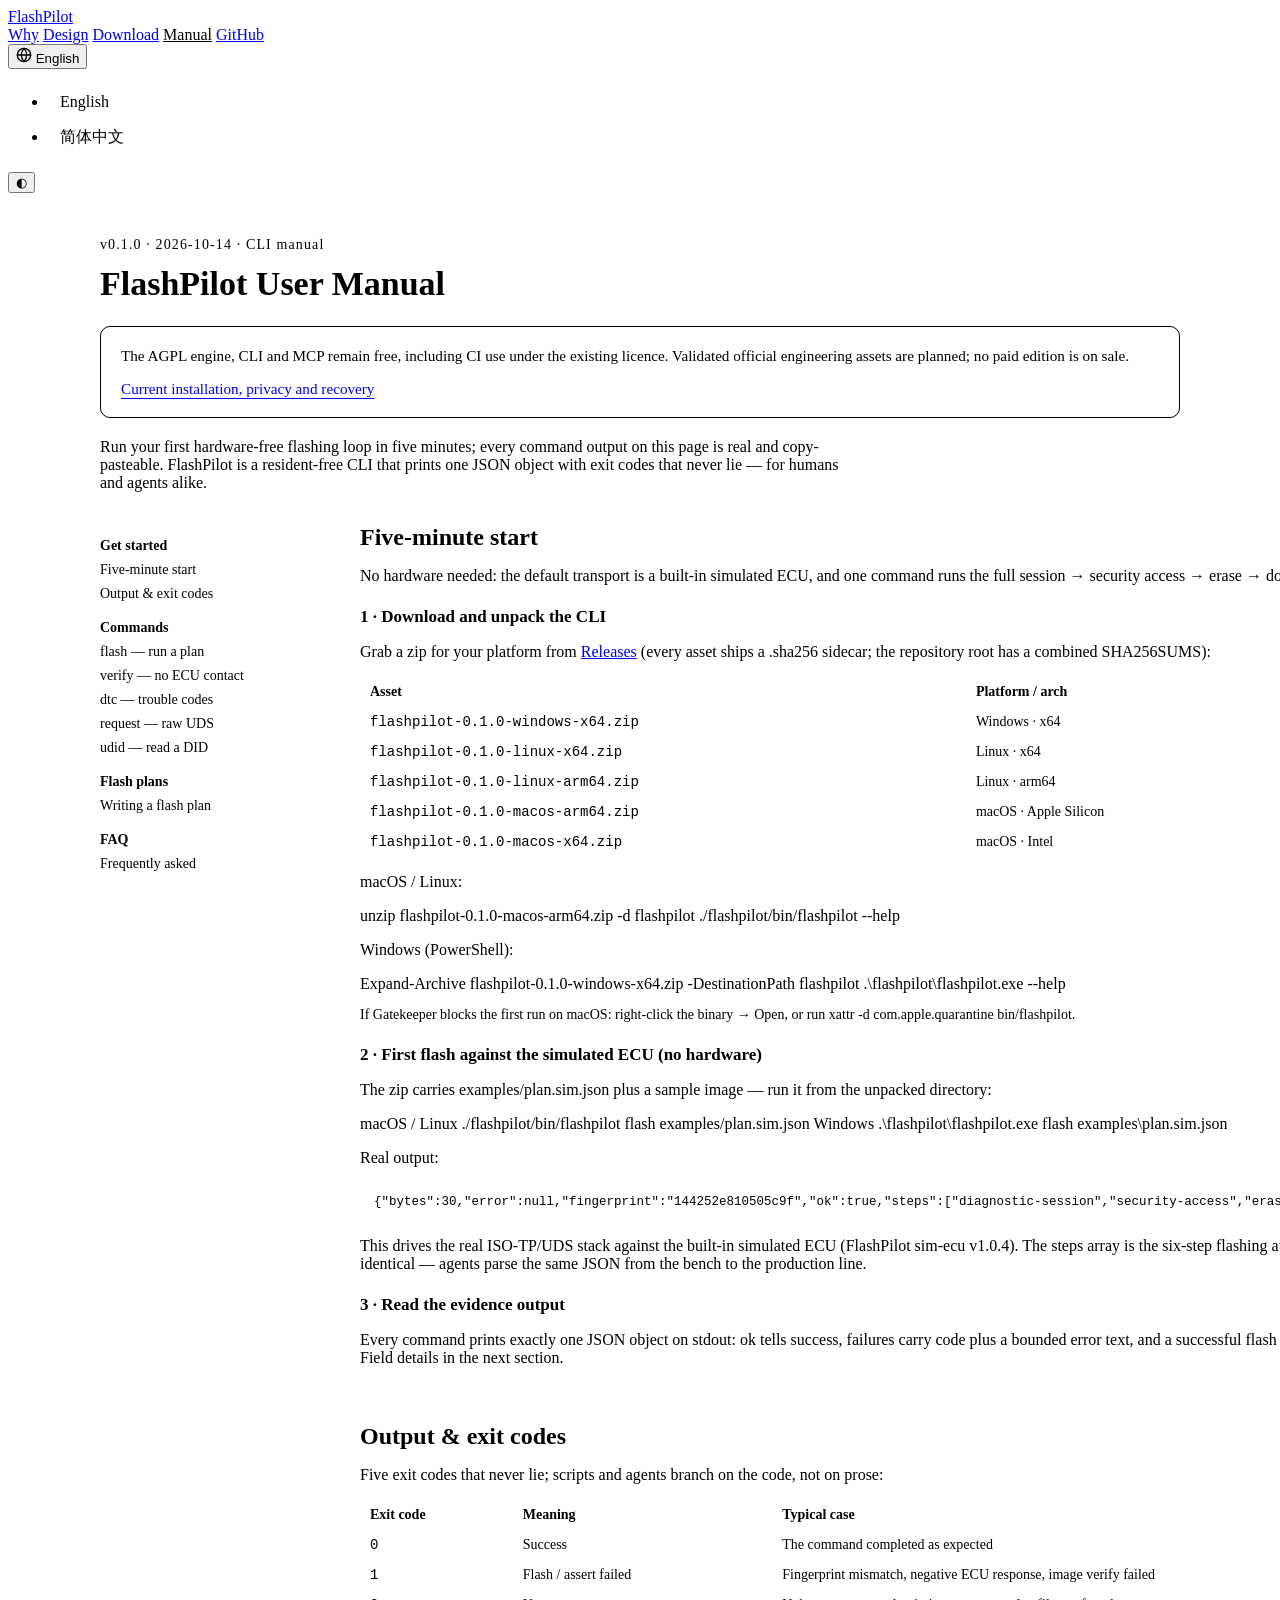
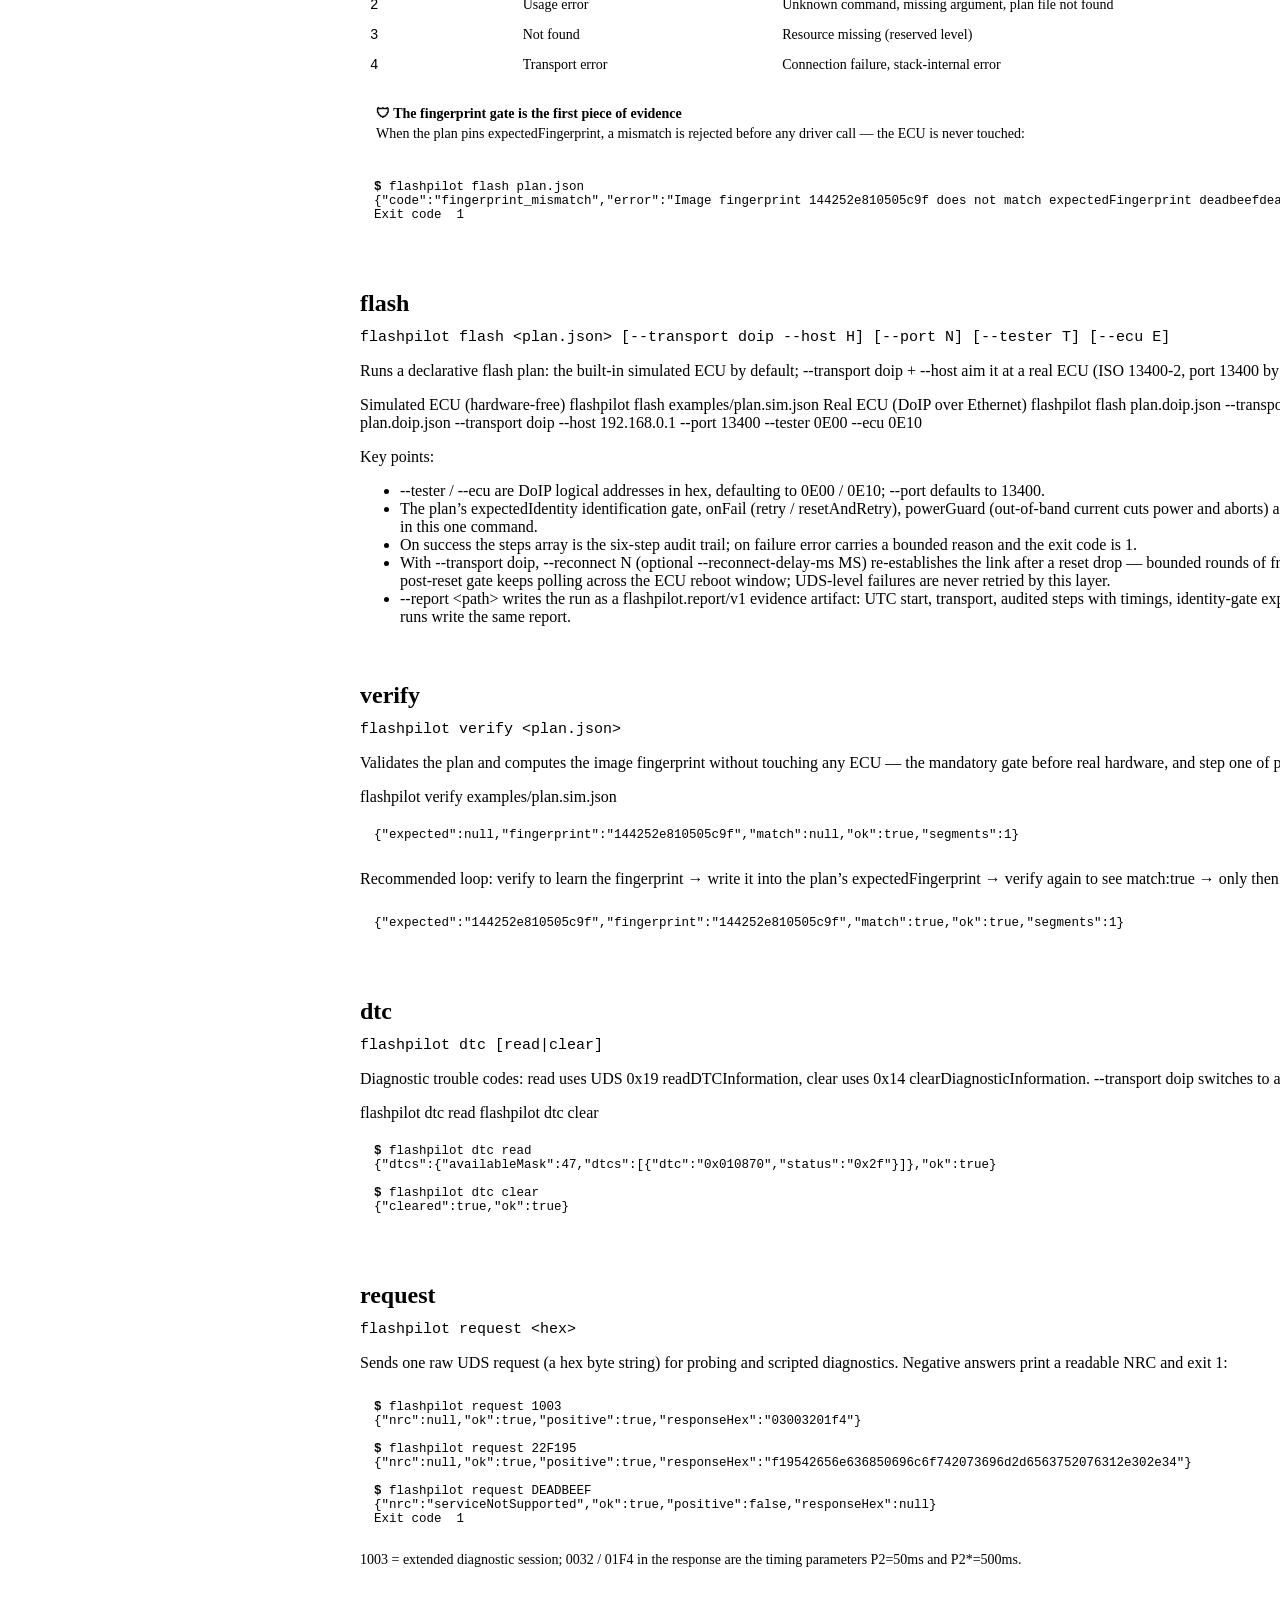
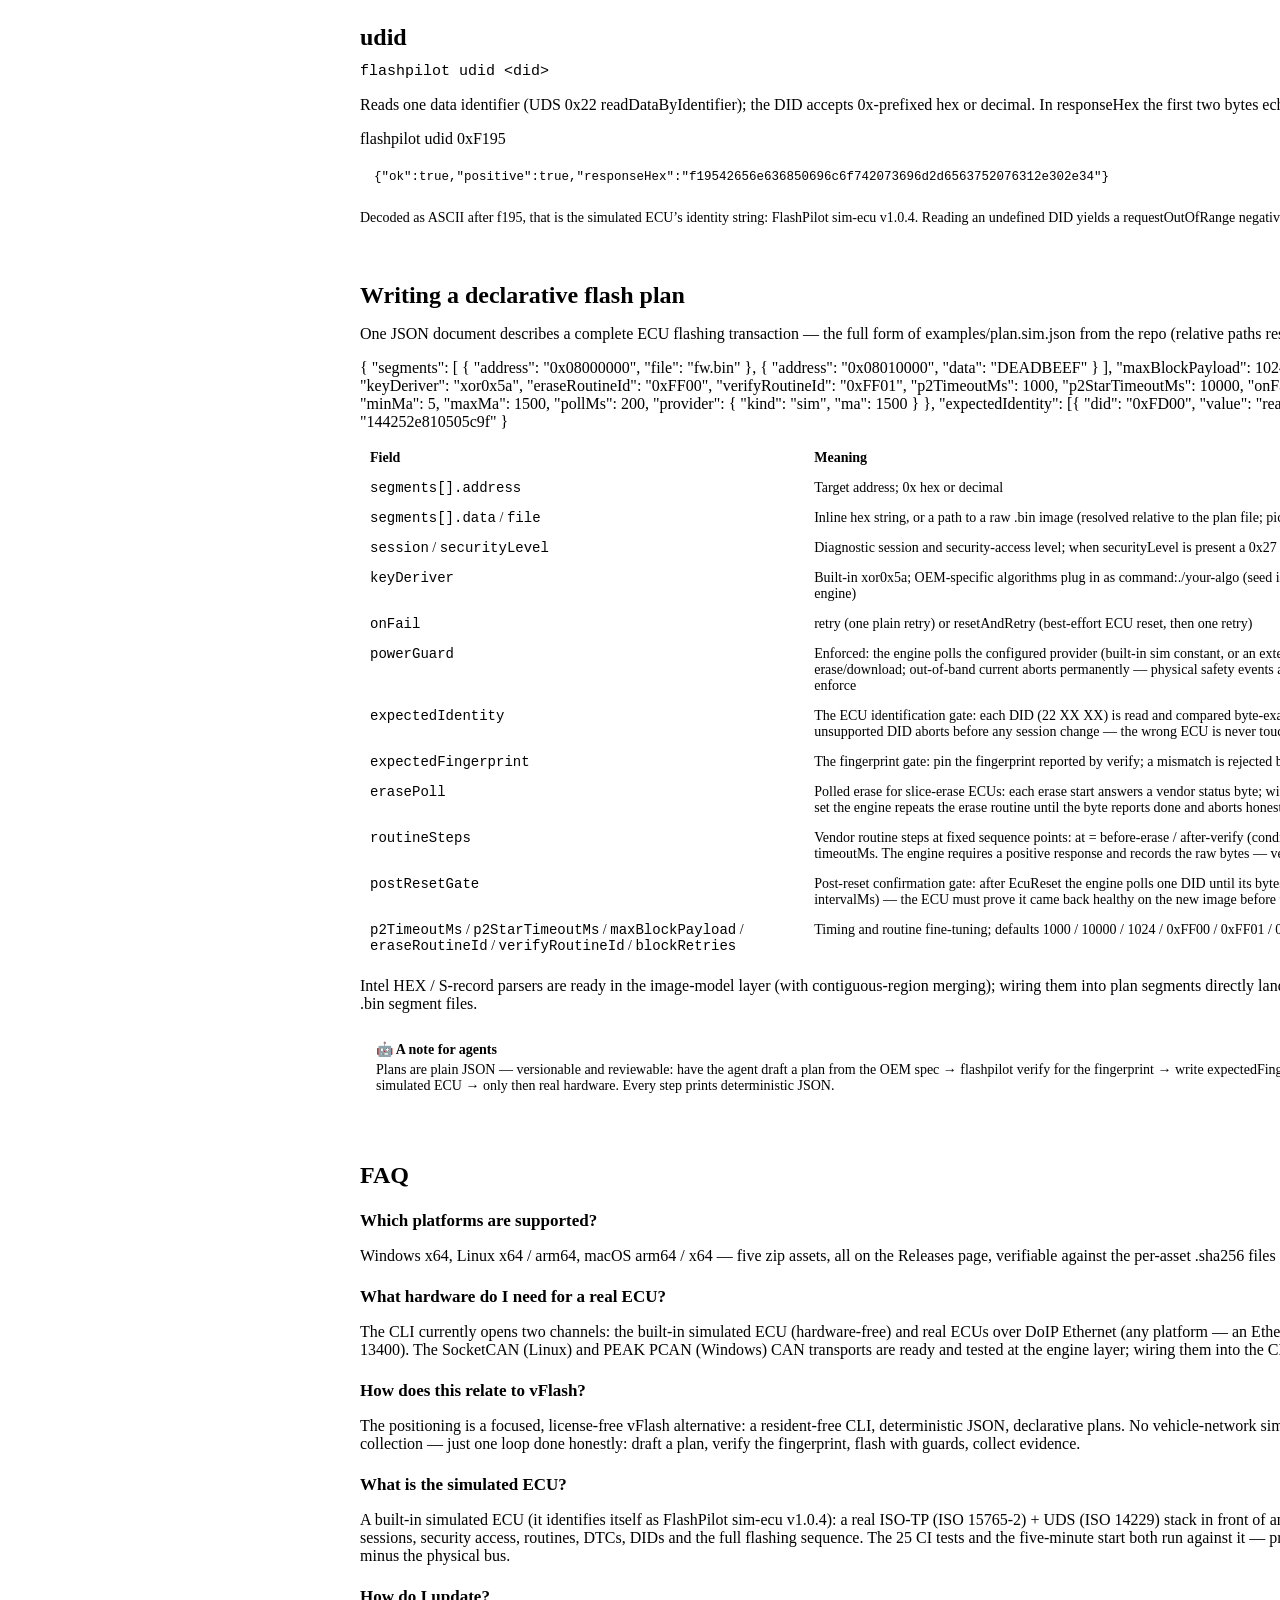
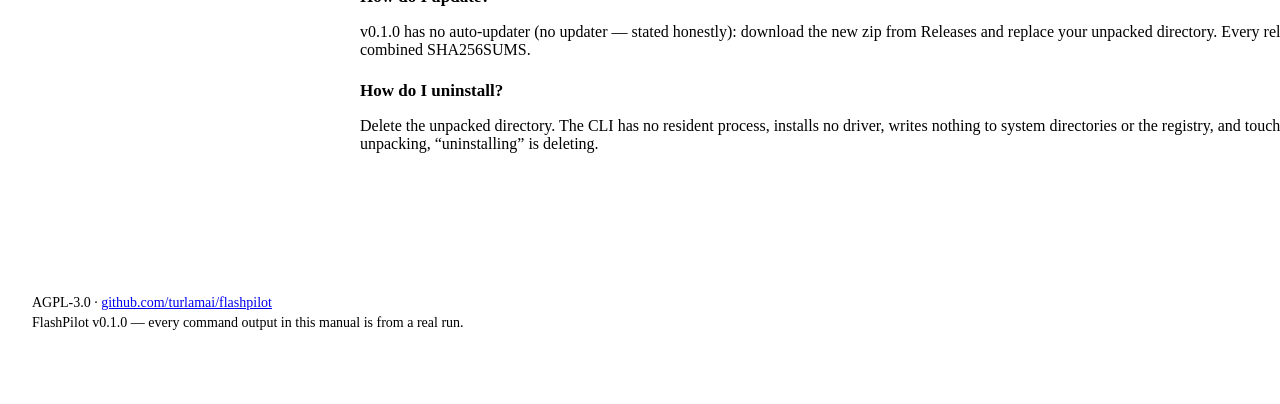
==== commit f6c2f288: "feat(engine): enforce powerGuard — pluggable meter provider, out-of-band current aborts permanently " ====
--- a/docs/guide.html
+++ b/docs/guide.html
@@ -255,7 +255,7 @@
   "p2TimeoutMs": 1000,
   "p2StarTimeoutMs": 10000,
   "onFail": "resetAndRetry",
-  "powerGuard": { "minMa": 5, "maxMa": 1500, "pollMs": 200 },
+  "powerGuard": { "minMa": 5, "maxMa": 1500, "pollMs": 200, "provider": { "kind": "sim", "ma": 1500 } },
   "expectedIdentity": [{ "did": "0xFD00", "value": "ready" }],
   "expectedFingerprint": "144252e810505c9f"
 }</div>
@@ -267,7 +267,7 @@
           <tr><td><code>session</code> / <code>securityLevel</code></td><td data-i18n="g.plan-session">诊断会话与安全访问等级；securityLevel 存在时先走 0x27 seed-key</td></tr>
           <tr><td><code>keyDeriver</code></td><td data-i18n="g.plan-key">内置 xor0x5a；OEM 专有算法用 command:./your-algo 接外部命令（seed 走 stdin/参数、key 回 stdout，厂商代码不进引擎）</td></tr>
           <tr><td><code>onFail</code></td><td data-i18n="g.plan-onfail">retry（原样重试一次）或 resetAndRetry（尽力复位 ECU 再重试一次）</td></tr>
-          <tr><td><code>powerGuard</code></td><td data-i18n="g.plan-power">编程中轮询台架电源电流；低于 minMa 或高于 maxMa 即断电中止</td></tr>
+          <tr><td><code>powerGuard</code></td><td data-i18n="g.plan-power">已生效：擦除/下载期间轮询所配 provider（内置 sim 常量，或外接 command 脚本回读实时 mA）；电流越界永久中止——物理安全事件绝不重试；未配 provider 的计划不执行</td></tr>
           <tr><td><code>expectedIdentity</code></td><td data-i18n="g.plan-identity">身份门：刷前逐条读 DID（22 XX XX）并做字节级精确比对，不匹配或 DID 不支持就在任何会话切换前中止——错误的 ECU 一次都不会被碰</td></tr>
           <tr><td><code>expectedFingerprint</code></td><td data-i18n="g.plan-fp">指纹门：verify 算出的指纹写死在计划里，不匹配在触碰 ECU 之前就拒绝</td></tr>
           <tr><td><code>erasePoll</code></td><td data-i18n="g.plan-erasepoll">轮询式擦除：切片擦除型 ECU 每次擦一段并以状态字节应答；写了 statusByte / maxRounds / roundTimeoutMs 后引擎重复擦除例程直到状态字节报完成，超限即中止</td></tr>
@@ -379,7 +379,7 @@
       'g.plan-session': 'Diagnostic session and security-access level; when securityLevel is present a 0x27 seed-key round runs first',
       'g.plan-key': 'Built-in xor0x5a; OEM-specific algorithms plug in as command:./your-algo (seed in, key on stdout — vendor code stays outside the engine)',
       'g.plan-onfail': 'retry (one plain retry) or resetAndRetry (best-effort ECU reset, then one retry)',
-      'g.plan-power': 'Polls the bench supply while programming; below minMa or above maxMa it cuts power and aborts',
+      'g.plan-power': 'Enforced: the engine polls the configured provider (built-in sim constant, or an external command script reporting live mA) during erase/download; out-of-band current aborts permanently — physical safety events are never retried; plans without a provider do not enforce',
       'g.plan-fp': 'The fingerprint gate: pin the fingerprint reported by verify; a mismatch is rejected before the ECU is touched',
       'g.plan-identity': 'The ECU identification gate: each DID (22 XX XX) is read and compared byte-exact as the first flash step; a mismatch or unsupported DID aborts before any session change — the wrong ECU is never touched',
       'g.plan-erasepoll': 'Polled erase for slice-erase ECUs: each erase start answers a vendor status byte; with statusByte / maxRounds / roundTimeoutMs set the engine repeats the erase routine until the byte reports done and aborts honestly on exhaustion',
@@ -466,7 +466,7 @@
       'g.plan-session': '诊断会话与安全访问等级；securityLevel 存在时先走 0x27 seed-key',
       'g.plan-key': '内置 xor0x5a；OEM 专有算法用 command:./your-algo 接外部命令（seed 走 stdin/参数、key 回 stdout，厂商代码不进引擎）',
       'g.plan-onfail': 'retry（原样重试一次）或 resetAndRetry（尽力复位 ECU 再重试一次）',
-      'g.plan-power': '编程中轮询台架电源电流；低于 minMa 或高于 maxMa 即断电中止',
+      'g.plan-power': '已生效：擦除/下载期间轮询所配 provider（内置 sim 常量，或外接 command 脚本回读实时 mA）；电流越界永久中止——物理安全事件绝不重试；未配 provider 的计划不执行',
       'g.plan-fp': '指纹门：verify 算出的指纹写死在计划里，不匹配在触碰 ECU 之前就拒绝',
       'g.plan-identity': '身份门：刷前逐条读 DID（22 XX XX）并做字节级精确比对，不匹配或 DID 不支持就在任何会话切换前中止——错误的 ECU 一次都不会被碰',
       'g.plan-erasepoll': '轮询式擦除：切片擦除型 ECU 每次擦一段并以状态字节应答；写了 statusByte / maxRounds / roundTimeoutMs 后引擎重复擦除例程直到状态字节报完成，超限即中止',
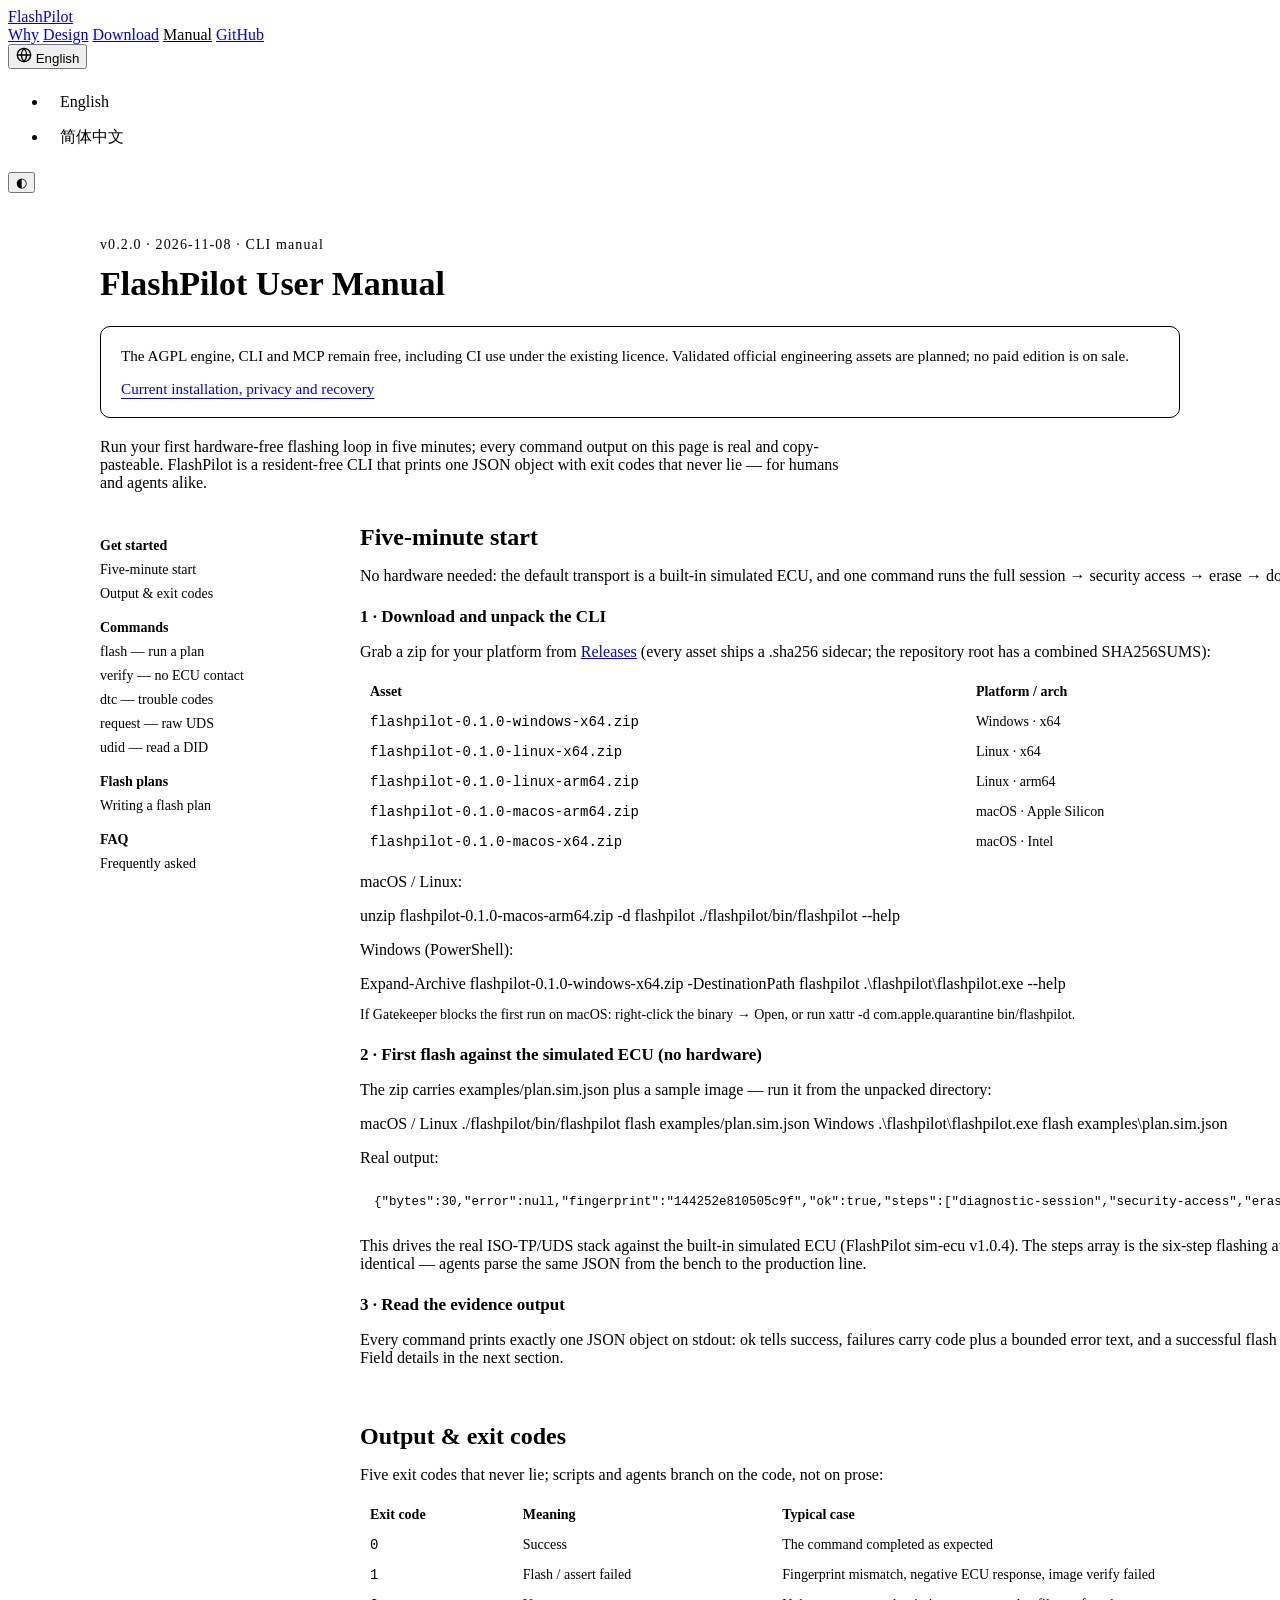
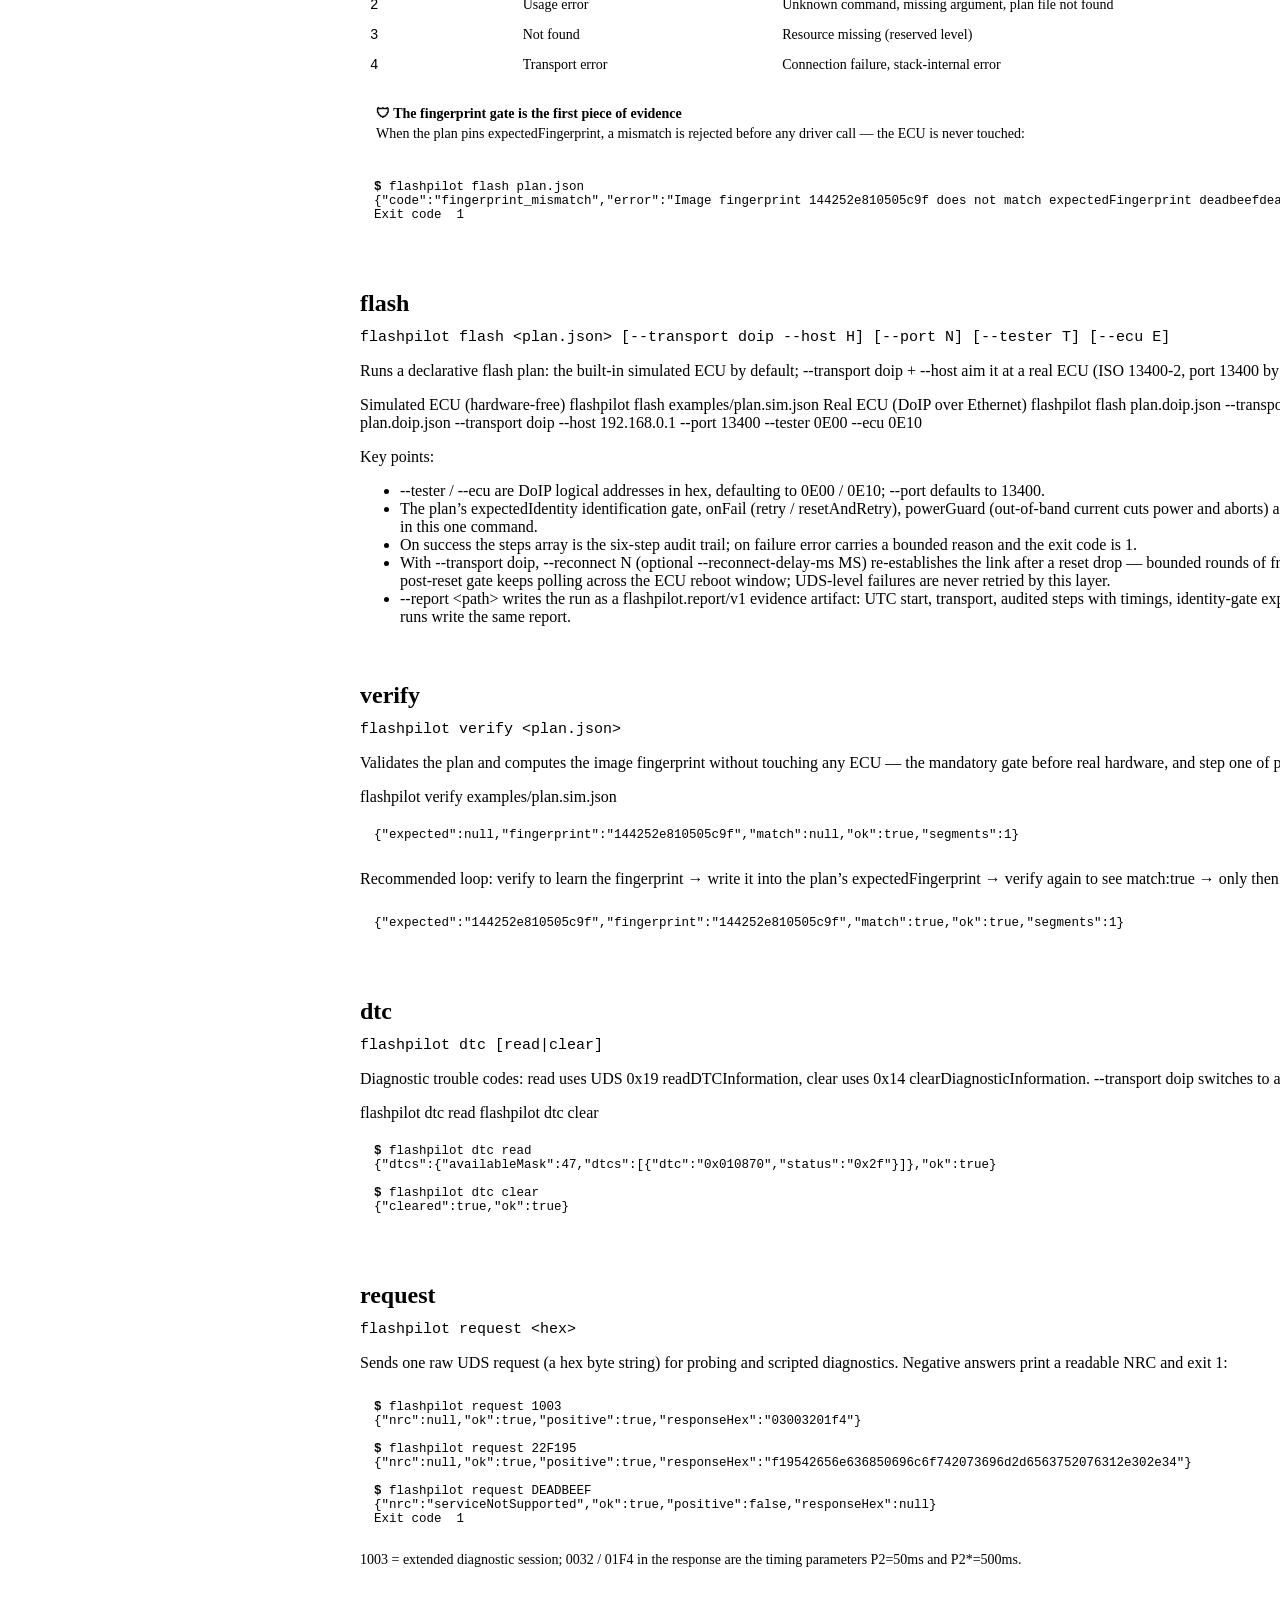
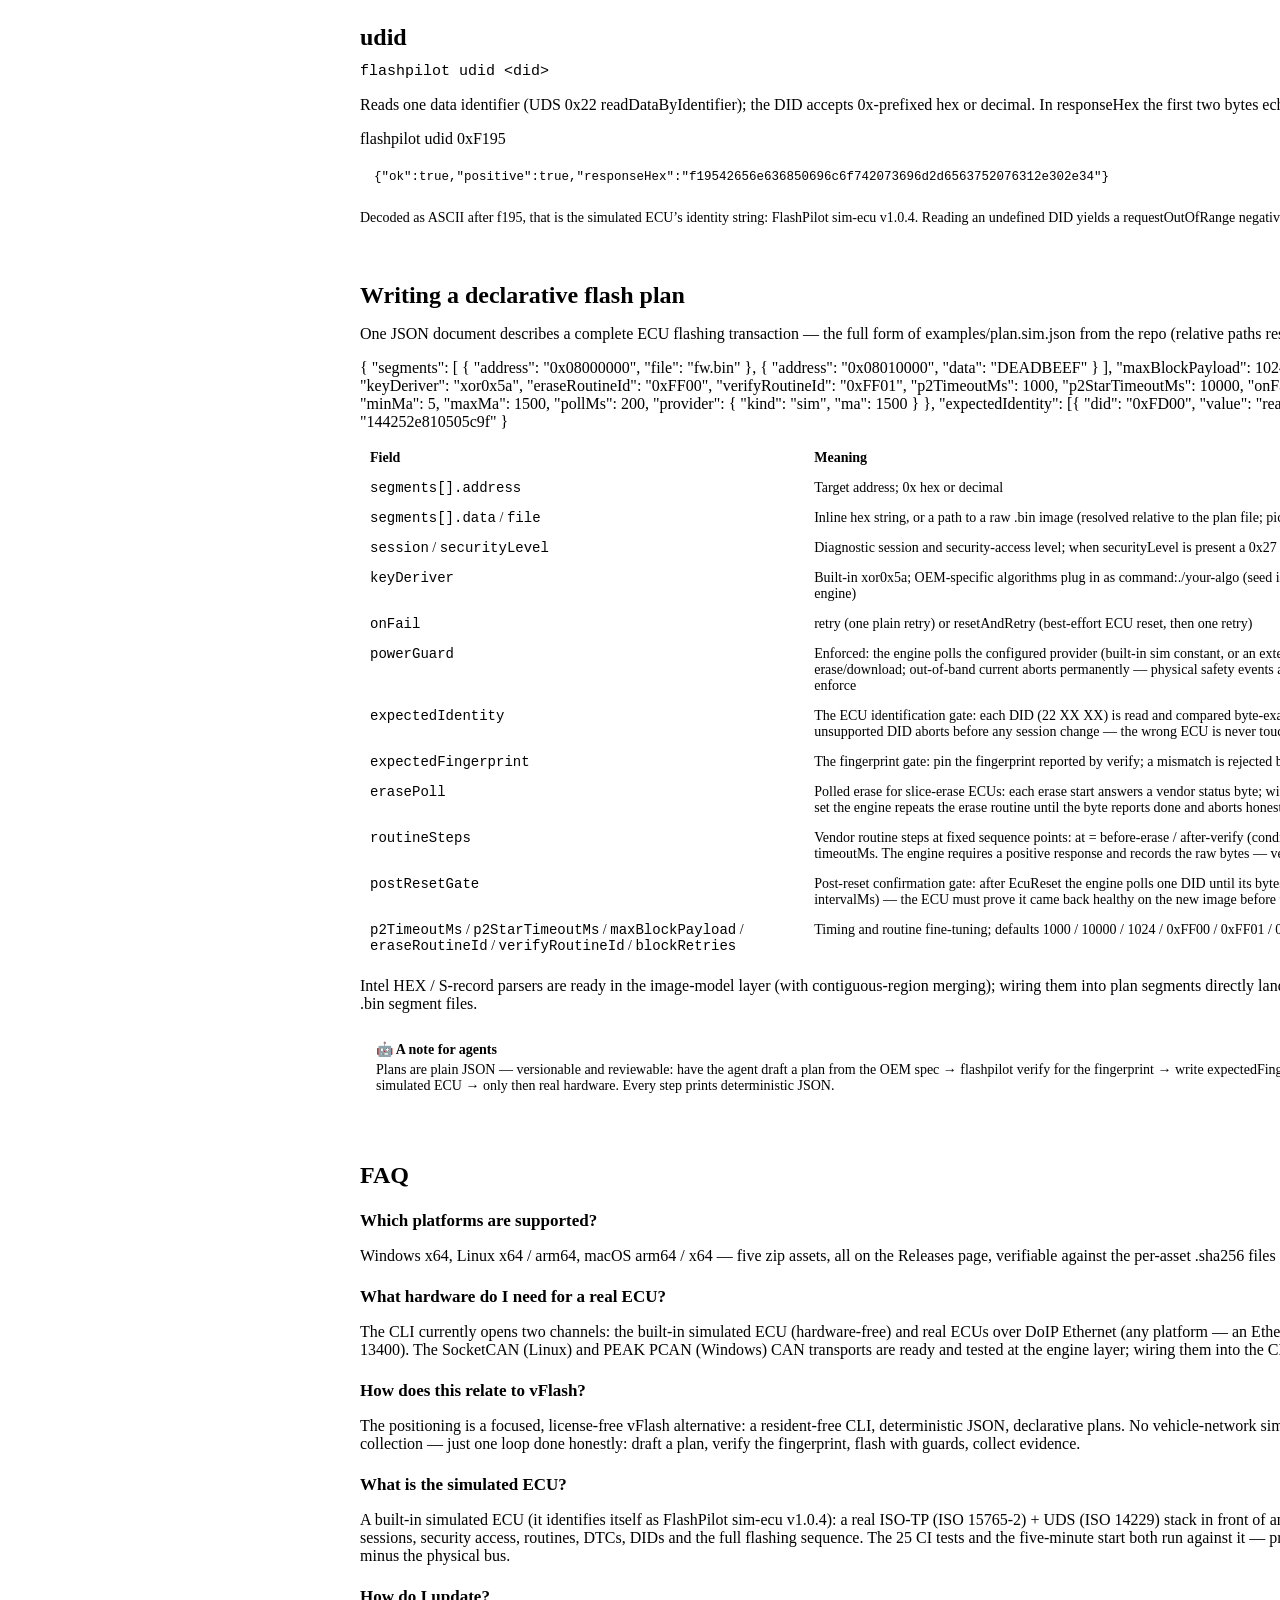
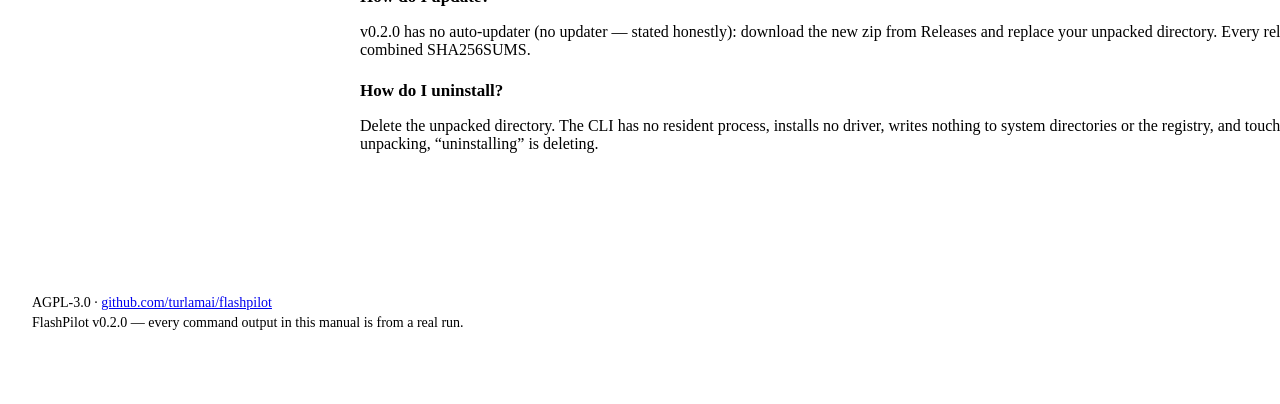
==== commit 7881d213: "release: 0.2.0 prep — version sources, gate script, pin unification Prepare the 0.2.0 release agains" ====
--- a/docs/guide.html
+++ b/docs/guide.html
@@ -73,7 +73,7 @@
 </header>
 
 <section class="manual-hero">
-  <p class="kicker" data-i18n="g.kicker">v0.1.0 · 2026-10-14 · CLI 手册</p>
+  <p class="kicker" data-i18n="g.kicker">v0.2.0 · 2026-11-08 · CLI 手册</p>
   <h1 data-i18n="g.title">FlashPilot 用户手册</h1>
 <aside class="guide-status"><p class="reader-en " lang="en">The AGPL engine, CLI and MCP remain free, including CI use under the existing licence. Validated official engineering assets are planned; no paid edition is on sale.</p><p class="reader-zh " lang="zh">AGPL 引擎、CLI 和 MCP 保持免费，包含现行许可证允许的 CI 使用。规划有经验证的官方工程资产；付费版尚未开售。</p><a class="reader-en" lang="en" href="https://github.com/turlamai/flashpilot/blob/main/docs/USER-GUIDE.md">Current installation, privacy and recovery</a><a class="reader-zh" lang="zh" href="https://github.com/turlamai/flashpilot/blob/main/docs/USER-GUIDE.zh-CN.md">当前安装、隐私与恢复</a></aside>
   <p class="lede" data-i18n="g.lede">五分钟免硬件跑通第一条烧录闭环；每条命令的真实输出都可以直接复制粘贴。FlashPilot 是无常驻进程的 CLI，输出一个 JSON 对象、退出码永不撒谎——人和 agent 都能照着本页操作。</p>
@@ -300,7 +300,7 @@
       <p data-i18n="g.faq-a4">内置的仿真 ECU（自报身份 FlashPilot sim-ecu v1.0.4）：真实的 ISO-TP（ISO 15765-2）+ UDS（ISO 14229）协议栈后面是内存里的模拟前端，支持会话、安全访问、例程、DTC、DID 与完整烧录序列。CI 的 25 项测试与五分钟上手跑的都是它——协议行为与真机同构，只是没有总线上的物理层。</p>
 
       <h3 data-i18n="g.faq-q5">怎么更新？</h3>
-      <p data-i18n="g.faq-a5">v0.1.0 没有自动更新器（没有 updater，我们直说）：到 Releases 页下载新版 zip，解压覆盖旧目录即可。每个发布附 per-资产 .sha256 与汇总 SHA256SUMS。</p>
+      <p data-i18n="g.faq-a5">v0.2.0 没有自动更新器（没有 updater，我们直说）：到 Releases 页下载新版 zip，解压覆盖旧目录即可。每个发布附 per-资产 .sha256 与汇总 SHA256SUMS。</p>
 
       <h3 data-i18n="g.faq-q6">怎么卸载？</h3>
       <p data-i18n="g.faq-a6">删掉解压目录即可。CLI 无常驻进程、不装驱动、不写系统目录或注册表，运行期也不落任何文件；「安装」只是解压，「卸载」只是删除。</p>
@@ -311,7 +311,7 @@
 
 <footer>
   <span>AGPL-3.0 · <a href="https://github.com/turlamai/flashpilot">github.com/turlamai/flashpilot</a></span>
-  <span data-i18n="g.footer">FlashPilot v0.1.0 — 本手册中所有命令输出均为真实运行结果。</span>
+  <span data-i18n="g.footer">FlashPilot v0.2.0 — 本手册中所有命令输出均为真实运行结果。</span>
 </footer>
 
 <script>
@@ -320,7 +320,7 @@
     en: {
       'nav.why': 'Why', 'nav.design': 'Design', 'nav.download': 'Download',
       'nav.guide': 'Manual', 'nav.github': 'GitHub',
-      'g.kicker': 'v0.1.0 · 2026-10-14 · CLI manual',
+      'g.kicker': 'v0.2.0 · 2026-11-08 · CLI manual',
       'g.title': 'FlashPilot User Manual',
       'g.lede': 'Run your first hardware-free flashing loop in five minutes; every command output on this page is real and copy-pasteable. FlashPilot is a resident-free CLI that prints one JSON object with exit codes that never lie — for humans and agents alike.',
       'g.toc-start': 'Get started', 'g.toc-quickstart': 'Five-minute start',
@@ -399,15 +399,15 @@
       'g.faq-q4': 'What is the simulated ECU?',
       'g.faq-a4': 'A built-in simulated ECU (it identifies itself as FlashPilot sim-ecu v1.0.4): a real ISO-TP (ISO 15765-2) + UDS (ISO 14229) stack in front of an in-memory mock frontend supporting sessions, security access, routines, DTCs, DIDs and the full flashing sequence. The 25 CI tests and the five-minute start both run against it — protocol behavior is identical to a real ECU, minus the physical bus.',
       'g.faq-q5': 'How do I update?',
-      'g.faq-a5': 'v0.1.0 has no auto-updater (no updater — stated honestly): download the new zip from Releases and replace your unpacked directory. Every release ships per-asset .sha256 files and a combined SHA256SUMS.',
+      'g.faq-a5': 'v0.2.0 has no auto-updater (no updater — stated honestly): download the new zip from Releases and replace your unpacked directory. Every release ships per-asset .sha256 files and a combined SHA256SUMS.',
       'g.faq-q6': 'How do I uninstall?',
       'g.faq-a6': 'Delete the unpacked directory. The CLI has no resident process, installs no driver, writes nothing to system directories or the registry, and touches no files at runtime; “installing” is unpacking, “uninstalling” is deleting.',
-      'g.footer': 'FlashPilot v0.1.0 — every command output in this manual is from a real run.'
+      'g.footer': 'FlashPilot v0.2.0 — every command output in this manual is from a real run.'
     },
     zh: {
       'nav.why': '为什么需要', 'nav.design': '设计原则', 'nav.download': '下载',
       'nav.guide': '手册', 'nav.github': 'GitHub',
-      'g.kicker': 'v0.1.0 · 2026-10-14 · CLI 手册',
+      'g.kicker': 'v0.2.0 · 2026-11-08 · CLI 手册',
       'g.title': 'FlashPilot 用户手册',
       'g.lede': '五分钟免硬件跑通第一条烧录闭环；每条命令的真实输出都可以直接复制粘贴。FlashPilot 是无常驻进程的 CLI，输出一个 JSON 对象、退出码永不撒谎——人和 agent 都能照着本页操作。',
       'g.toc-start': '上手', 'g.toc-quickstart': '五分钟上手',
@@ -486,10 +486,10 @@
       'g.faq-q4': '模拟 ECU 是什么？',
       'g.faq-a4': '内置的仿真 ECU（自报身份 FlashPilot sim-ecu v1.0.4）：真实的 ISO-TP（ISO 15765-2）+ UDS（ISO 14229）协议栈后面是内存里的模拟前端，支持会话、安全访问、例程、DTC、DID 与完整烧录序列。CI 的 25 项测试与五分钟上手跑的都是它——协议行为与真机同构，只是没有总线上的物理层。',
       'g.faq-q5': '怎么更新？',
-      'g.faq-a5': 'v0.1.0 没有自动更新器（没有 updater，我们直说）：到 Releases 页下载新版 zip，解压覆盖旧目录即可。每个发布附 per-资产 .sha256 与汇总 SHA256SUMS。',
+      'g.faq-a5': 'v0.2.0 没有自动更新器（没有 updater，我们直说）：到 Releases 页下载新版 zip，解压覆盖旧目录即可。每个发布附 per-资产 .sha256 与汇总 SHA256SUMS。',
       'g.faq-q6': '怎么卸载？',
       'g.faq-a6': '删掉解压目录即可。CLI 无常驻进程、不装驱动、不写系统目录或注册表，运行期也不落任何文件；「安装」只是解压，「卸载」只是删除。',
-      'g.footer': 'FlashPilot v0.1.0 — 本手册中所有命令输出均为真实运行结果。'
+      'g.footer': 'FlashPilot v0.2.0 — 本手册中所有命令输出均为真实运行结果。'
     }
   };
 
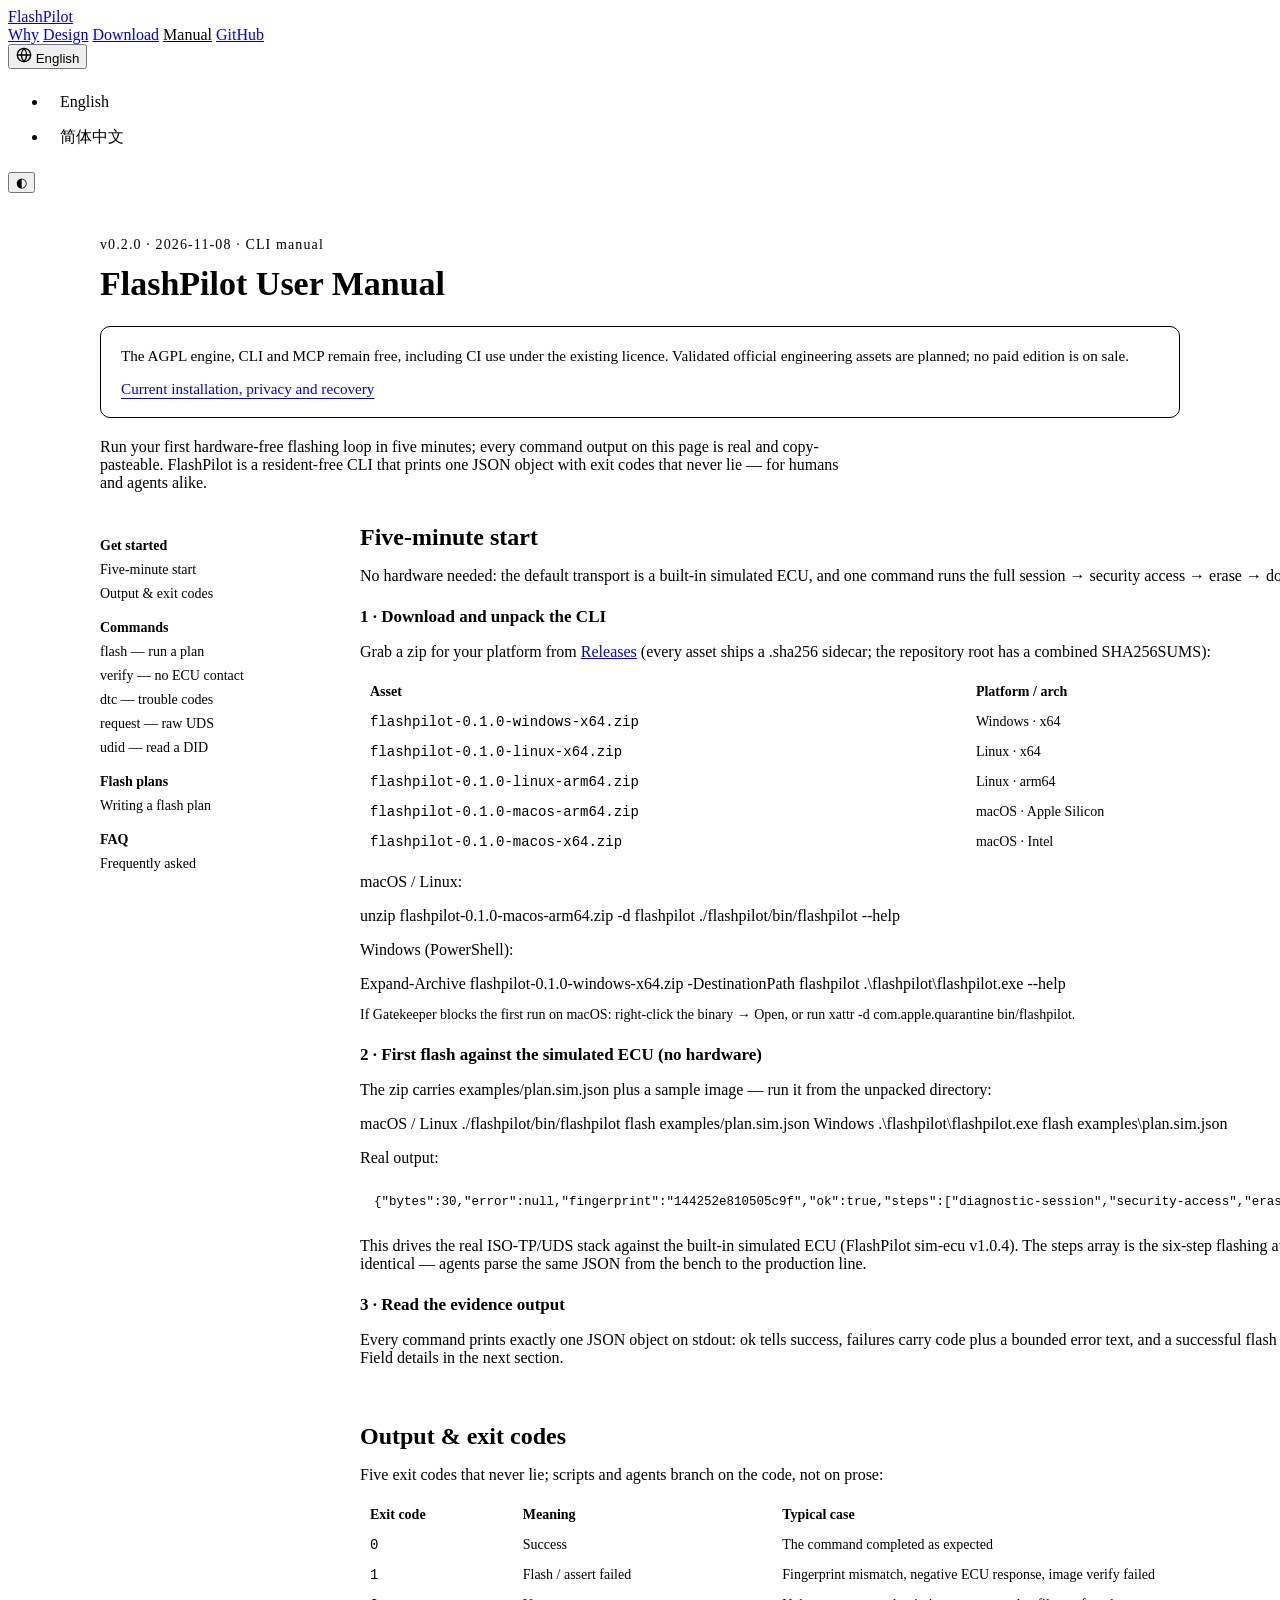
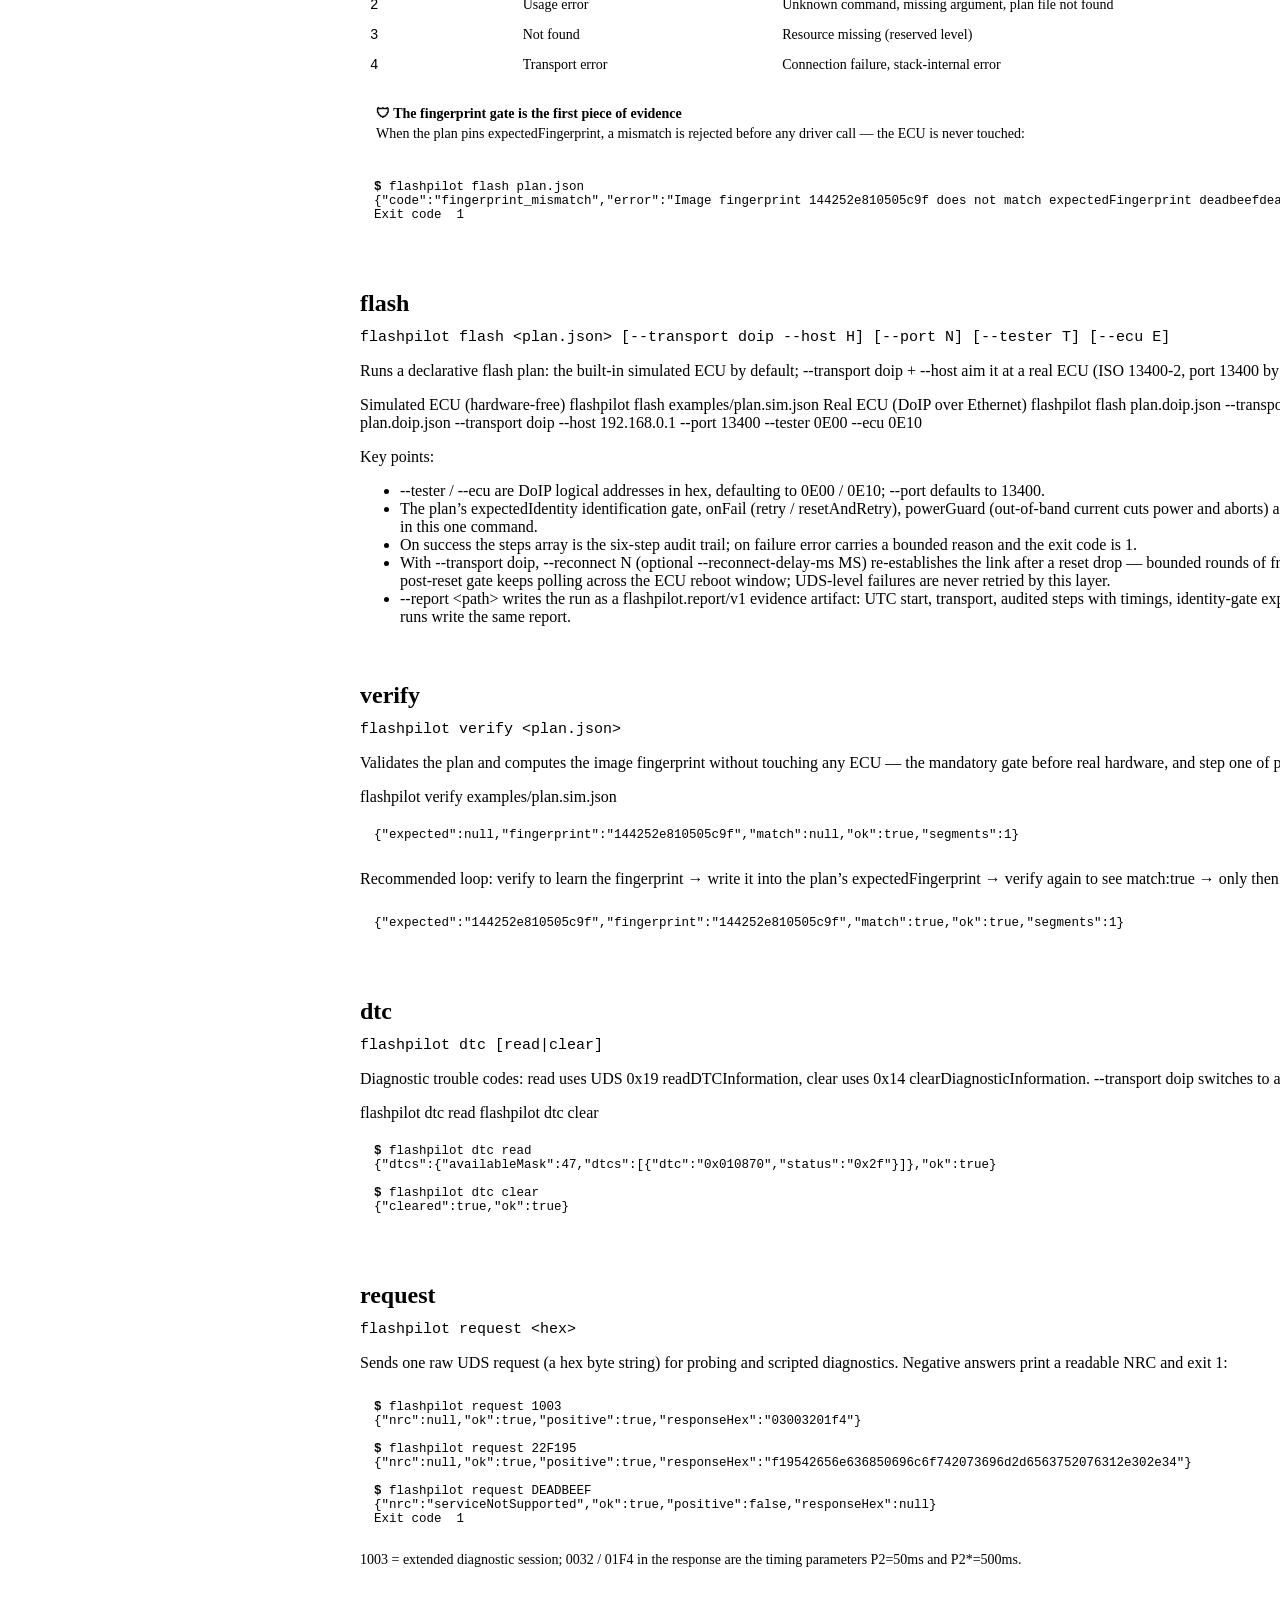
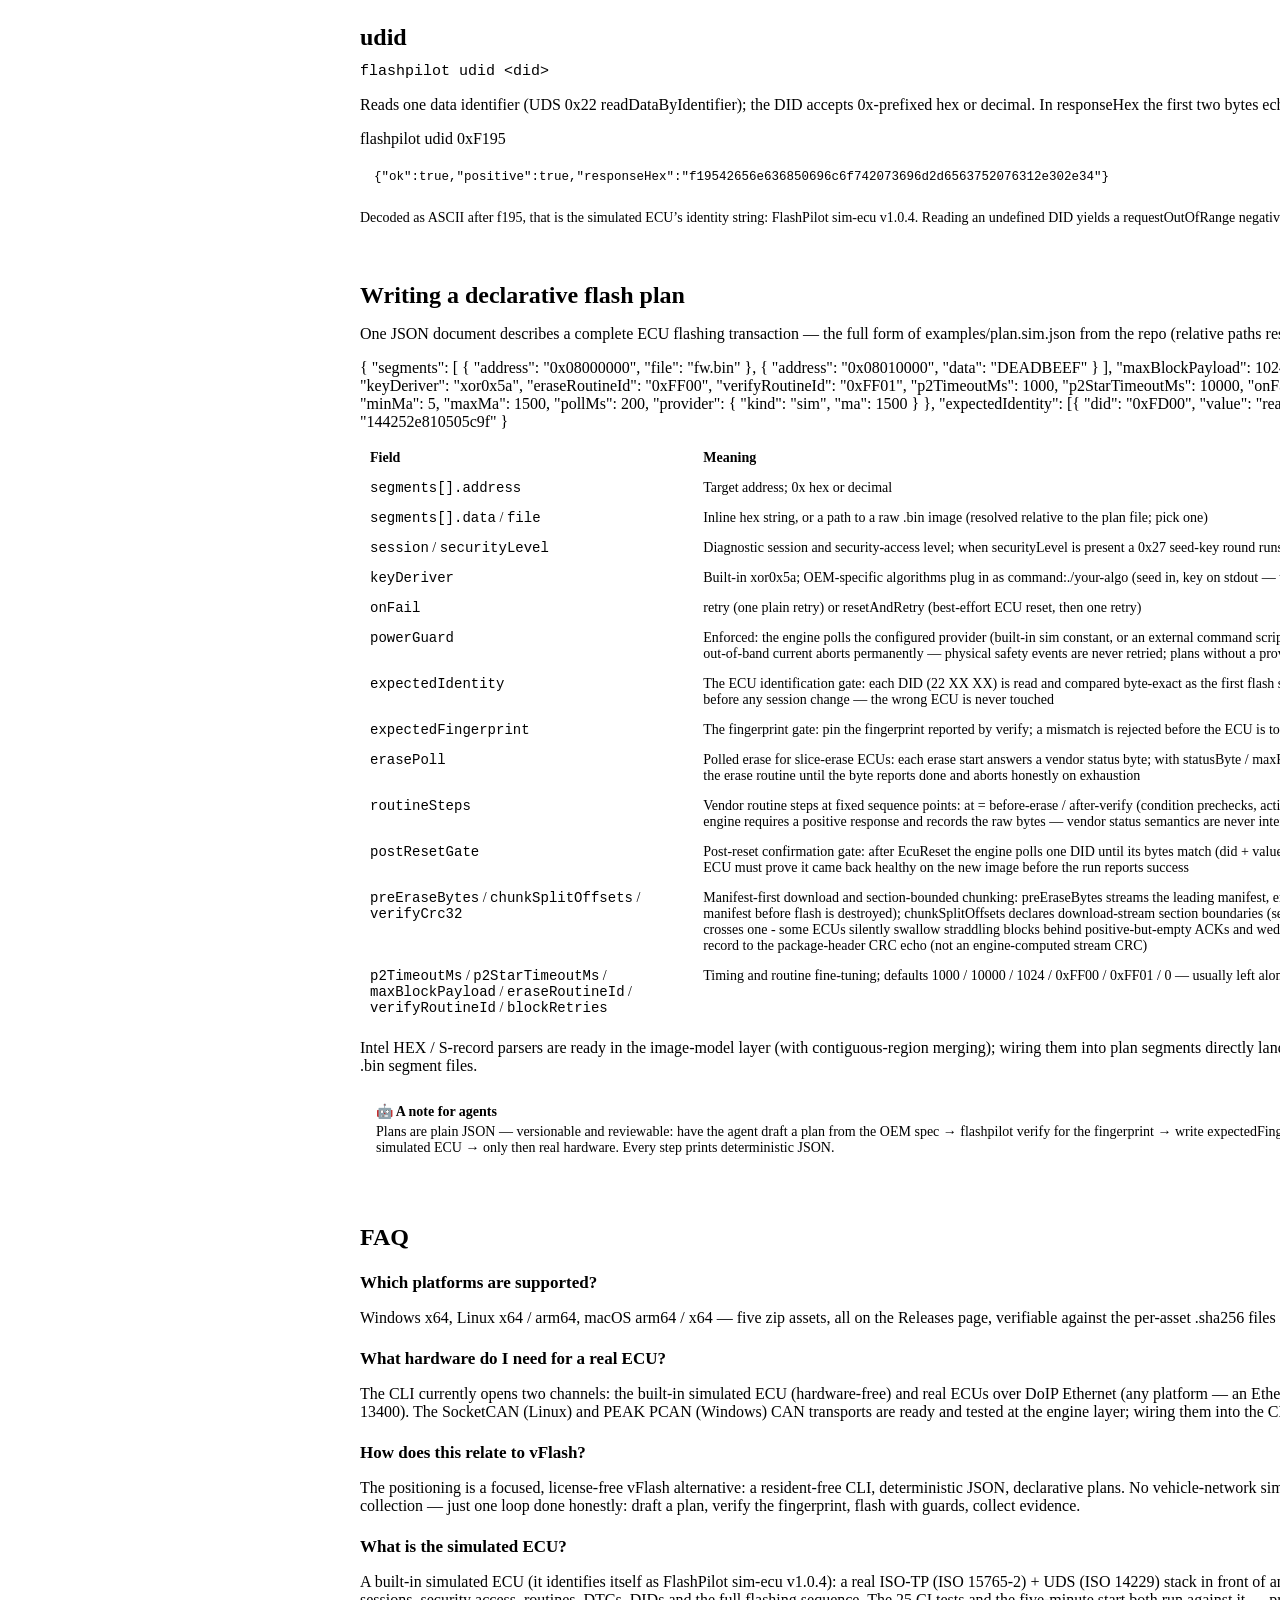
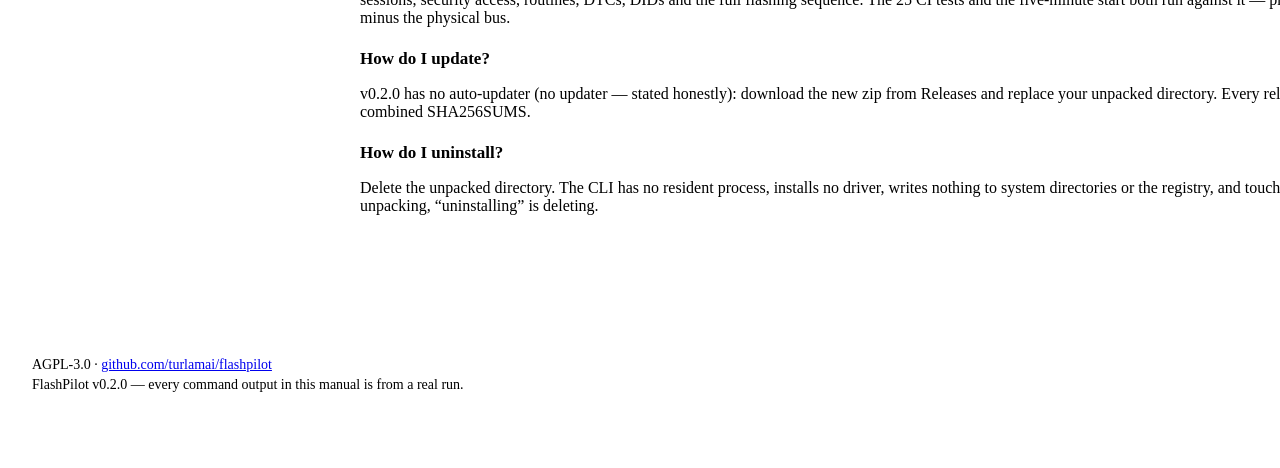
==== commit 115a6465: "docs(guide): plan dictionary gains preEraseBytes / chunkSplitOffsets / verifyCrc32 (bilingual)" ====
--- a/docs/guide.html
+++ b/docs/guide.html
@@ -273,6 +273,7 @@
           <tr><td><code>erasePoll</code></td><td data-i18n="g.plan-erasepoll">轮询式擦除：切片擦除型 ECU 每次擦一段并以状态字节应答；写了 statusByte / maxRounds / roundTimeoutMs 后引擎重复擦除例程直到状态字节报完成，超限即中止</td></tr>
           <tr><td><code>routineSteps</code></td><td data-i18n="g.plan-routinesteps">厂商例程步骤：at = before-erase / after-verify 两个插入点（预检条件、激活新面），带可选 record 与 timeoutMs；引擎只要求正响应并记录原始字节，不解释厂商状态语义</td></tr>
           <tr><td><code>postResetGate</code></td><td data-i18n="g.plan-postreset">复位后确认门：刷完复位后轮询一个 DID 直到字节匹配（did + value/valueHex + timeoutMs + intervalMs），ECU 必须自证在新镜像上健康回来才算成功</td></tr>
+          <tr><td><code>preEraseBytes</code> / <code>chunkSplitOffsets</code> / <code>verifyCrc32</code></td><td data-i18n="g.plan-sections">清单优先下载与分段切块：preEraseBytes 让引擎先传头部清单、擦除、再传余量（先验清单后毁闪的 ECU 用）；chunkSplitOffsets 声明下载流的段边界（段绝对偏移），切块永不超过边界——有的 ECU 以 positive 空回显静默丢弃跨段块并楔死会话；verifyCrc32 把校验例程的 record 钉成包头 CRC 字段回显（而非引擎自算流 CRC）</td></tr>
           <tr><td><code>p2TimeoutMs</code> / <code>p2StarTimeoutMs</code> / <code>maxBlockPayload</code> / <code>eraseRoutineId</code> / <code>verifyRoutineId</code> / <code>blockRetries</code></td><td data-i18n="g.plan-timing">时序与例程微调，缺省 1000 / 10000 / 1024 / 0xFF00 / 0xFF01 / 0，通常不用动</td></tr>
         </tbody>
       </table>
@@ -383,6 +384,7 @@
       'g.plan-fp': 'The fingerprint gate: pin the fingerprint reported by verify; a mismatch is rejected before the ECU is touched',
       'g.plan-identity': 'The ECU identification gate: each DID (22 XX XX) is read and compared byte-exact as the first flash step; a mismatch or unsupported DID aborts before any session change — the wrong ECU is never touched',
       'g.plan-erasepoll': 'Polled erase for slice-erase ECUs: each erase start answers a vendor status byte; with statusByte / maxRounds / roundTimeoutMs set the engine repeats the erase routine until the byte reports done and aborts honestly on exhaustion',
+      'g.plan-sections': 'Manifest-first download and section-bounded chunking: preEraseBytes streams the leading manifest, erases, then streams the rest (ECUs that validate a manifest before flash is destroyed); chunkSplitOffsets declares download-stream section boundaries (segment-absolute offsets) and the chunker never crosses one - some ECUs silently swallow straddling blocks behind positive-but-empty ACKs and wedge the session; verifyCrc32 pins the verify record to the package-header CRC echo (not an engine-computed stream CRC)',
       'g.plan-routinesteps': 'Vendor routine steps at fixed sequence points: at = before-erase / after-verify (condition prechecks, activations), optional record and timeoutMs. The engine requires a positive response and records the raw bytes — vendor status semantics are never interpreted',
       'g.plan-postreset': 'Post-reset confirmation gate: after EcuReset the engine polls one DID until its bytes match (did + value/valueHex + timeoutMs + intervalMs) — the ECU must prove it came back healthy on the new image before the run reports success',
       'g.plan-timing': 'Timing and routine fine-tuning; defaults 1000 / 10000 / 1024 / 0xFF00 / 0xFF01 / 0 — usually left alone',
@@ -470,6 +472,7 @@
       'g.plan-fp': '指纹门：verify 算出的指纹写死在计划里，不匹配在触碰 ECU 之前就拒绝',
       'g.plan-identity': '身份门：刷前逐条读 DID（22 XX XX）并做字节级精确比对，不匹配或 DID 不支持就在任何会话切换前中止——错误的 ECU 一次都不会被碰',
       'g.plan-erasepoll': '轮询式擦除：切片擦除型 ECU 每次擦一段并以状态字节应答；写了 statusByte / maxRounds / roundTimeoutMs 后引擎重复擦除例程直到状态字节报完成，超限即中止',
+      'g.plan-sections': '清单优先下载与分段切块：preEraseBytes 让引擎先传头部清单、擦除、再传余量（先验清单后毁闪的 ECU 用）；chunkSplitOffsets 声明下载流的段边界（段绝对偏移），切块永不超过边界——有的 ECU 以 positive 空回显静默丢弃跨段块并楔死会话；verifyCrc32 把校验例程的 record 钉成包头 CRC 字段回显（而非引擎自算流 CRC）',
       'g.plan-routinesteps': '厂商例程步骤：at = before-erase / after-verify 两个插入点（预检条件、激活新面），带可选 record 与 timeoutMs；引擎只要求正响应并记录原始字节，不解释厂商状态语义',
       'g.plan-postreset': '复位后确认门：刷完复位后轮询一个 DID 直到字节匹配（did + value/valueHex + timeoutMs + intervalMs），ECU 必须自证在新镜像上健康回来才算成功',
       'g.plan-timing': '时序与例程微调，缺省 1000 / 10000 / 1024 / 0xFF00 / 0xFF01 / 0，通常不用动',
